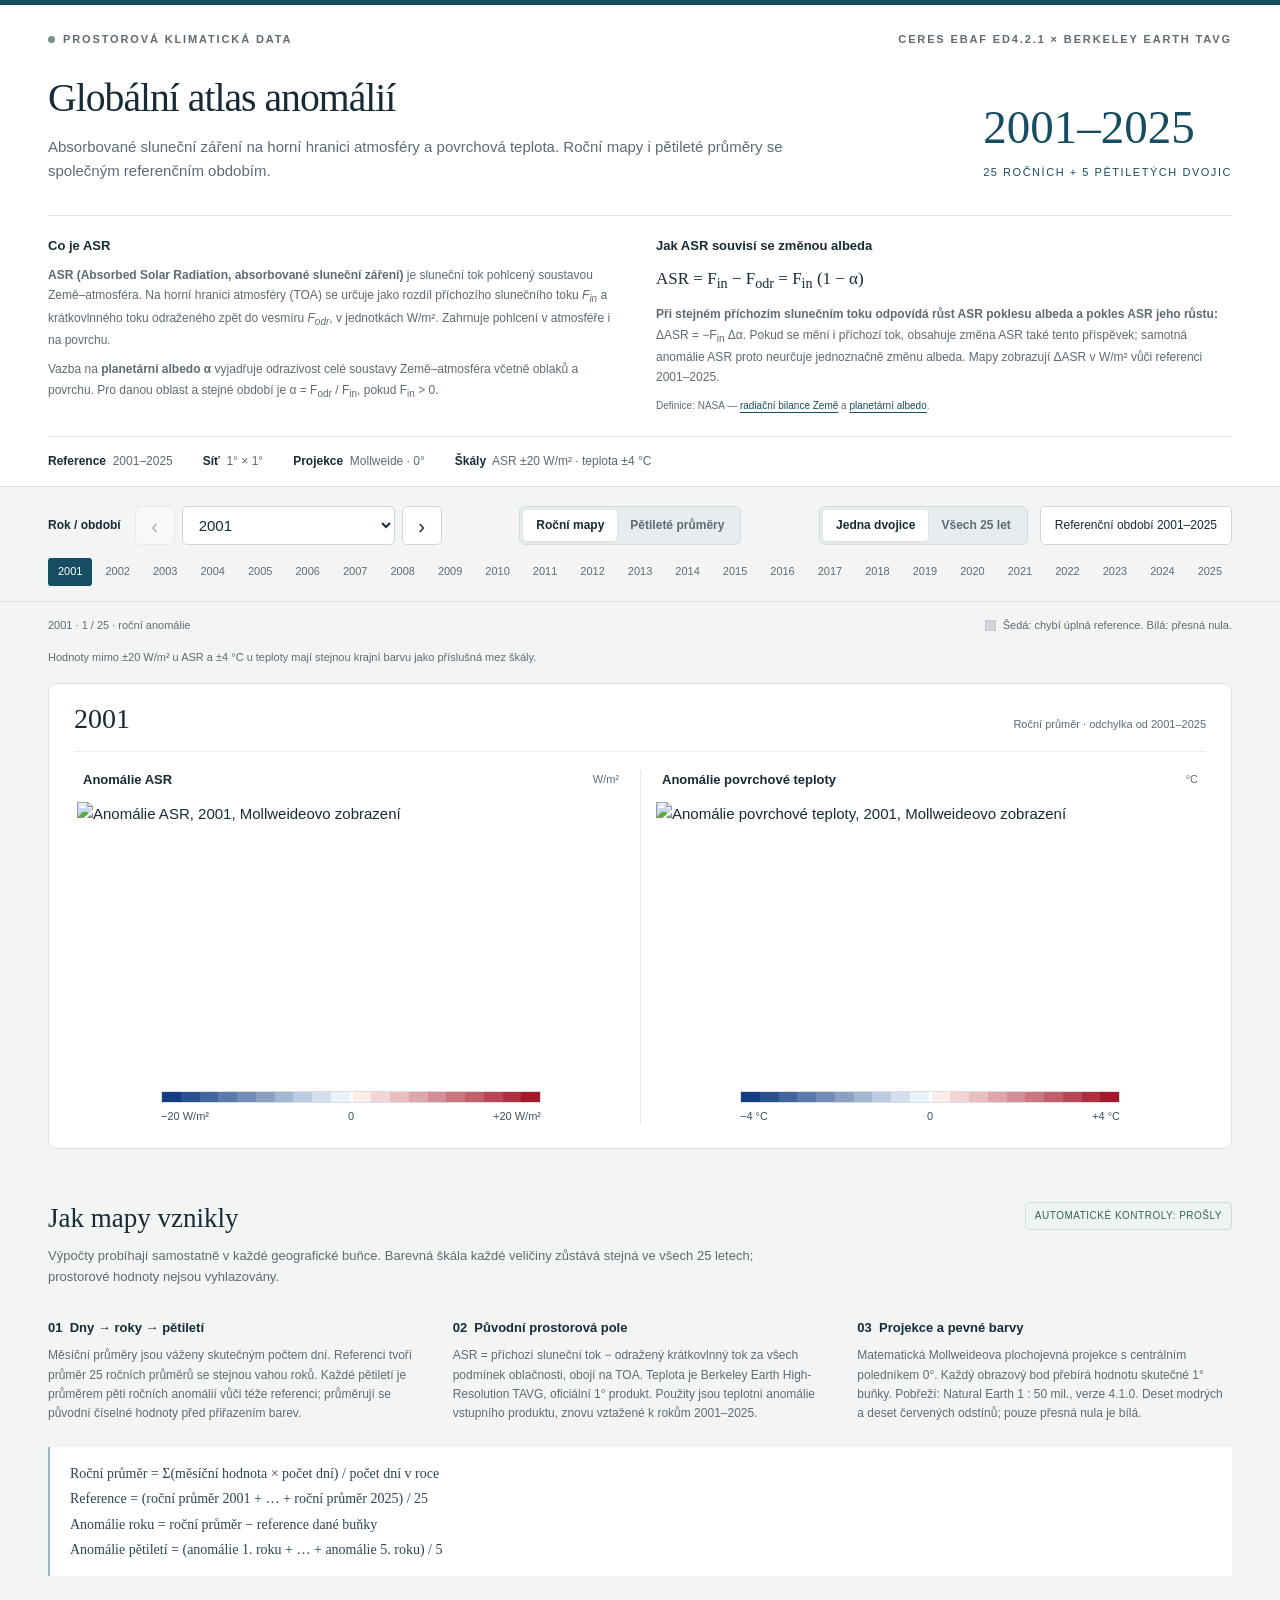
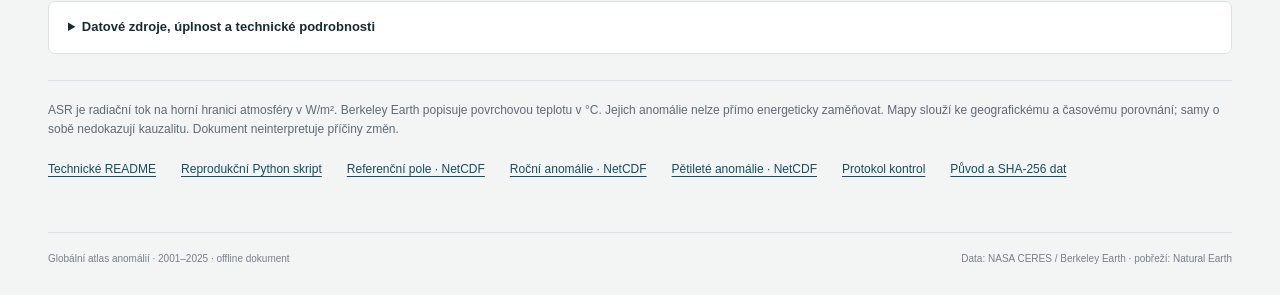
==== index.html @ 5b722ebe "Add atlas presentation, reproducibility script and methodology" ====
<!doctype html>
<html lang="cs">
<head>
<meta charset="utf-8">
<meta name="viewport" content="width=device-width,initial-scale=1">
<meta name="description" content="Globální prostorové anomálie absorbovaného slunečního záření na TOA a povrchové teploty za roky 2001–2025. Offline vědecký atlas.">
<title>Globální atlas anomálií · 2001–2025</title>
<style>
:root{color-scheme:light;--ink:#172b36;--muted:#5d6b74;--line:#dce2e5;--paper:#f3f5f5;--accent:#174d62;--blue:#123d83;--red:#a4182b}
*{box-sizing:border-box}html{scroll-behavior:smooth}body{margin:0;background:var(--paper);color:var(--ink);font:15px/1.6 -apple-system,BlinkMacSystemFont,"Segoe UI",sans-serif}button,select{font:inherit}button,a,select{-webkit-tap-highlight-color:transparent}a{color:var(--accent);text-underline-offset:3px}button{cursor:pointer}button:disabled{cursor:default;opacity:.35}:focus-visible{outline:3px solid #4d92ad;outline-offset:4px}.wrap{max-width:1540px;margin:auto;padding:0 48px}.masthead{background:#fff;border-top:5px solid var(--accent);border-bottom:1px solid var(--line)}.brand{display:flex;align-items:center;justify-content:space-between;padding-top:26px;color:var(--muted);font-size:11px;letter-spacing:.17em;font-weight:650;text-transform:uppercase}.brand i{display:inline-block;width:7px;height:7px;border-radius:50%;background:#789287;margin-right:8px}.hero{display:flex;gap:48px;justify-content:space-between;align-items:end;padding:27px 0 32px}.hero h1{font:500 clamp(30px,3.1vw,47px)/1.12 Georgia,"Times New Roman",serif;letter-spacing:-.025em;margin:0 0 15px}.hero p{margin:0;max-width:760px;color:var(--muted);font-size:15px}.hero-year{font:400 47px/1 Georgia,serif;white-space:nowrap;color:var(--accent)}.hero-year small{font:11px/1.8 -apple-system,BlinkMacSystemFont,"Segoe UI",sans-serif;letter-spacing:.14em;display:block;text-transform:uppercase;margin-top:12px}.specs{display:flex;flex-wrap:wrap;gap:8px 30px;padding:15px 0;border-top:1px solid var(--line);font-size:12px;color:var(--muted)}.specs b{color:var(--ink);font-weight:600}.toolbar{position:sticky;top:0;z-index:10;background:rgba(243,245,245,.98);border-bottom:1px solid var(--line);padding:19px 0 13px}.control-row{display:flex;gap:14px;align-items:center;justify-content:space-between;flex-wrap:wrap}.year-controls{display:flex;gap:7px;align-items:center}.year-controls label{font-size:12px;font-weight:600;margin-right:7px}.year-controls button,.reference-btn{height:39px;background:white;border:1px solid #cdd6da;border-radius:5px;padding:0 14px;color:var(--ink)}.year-controls button{font-size:20px;width:40px;padding:0}.year-controls select{height:39px;min-width:126px;border:1px solid #cdd6da;border-radius:5px;color:var(--ink);background:white;padding:0 30px 0 12px}.view-controls{display:flex;gap:12px;align-items:center}.segment{display:flex;padding:3px;border:1px solid #d1dadd;border-radius:6px;background:#e7edee}.segment button{border:0;border-radius:4px;padding:6px 13px;background:transparent;color:var(--muted);font-size:12px;font-weight:600}.segment button[aria-pressed="true"]{background:white;color:var(--ink);box-shadow:0 1px 3px #0c2b3314}.reference-btn{font-size:12px}.reference-btn[aria-pressed="true"]{background:var(--accent);color:white;border-color:var(--accent)}.year-rail{display:flex;gap:3px;overflow-x:auto;padding:13px 0 2px;scrollbar-width:thin}.year-rail button{flex:1;min-width:40px;border:0;padding:5px 4px;font-size:11px;color:var(--muted);border-radius:3px;background:transparent}.year-rail button[aria-current="true"]{background:var(--accent);color:white}.year-rail button:hover{background:#dce7eb;color:var(--ink)}.status{display:flex;gap:15px;justify-content:space-between;align-items:center;color:var(--muted);font-size:11px;padding:15px 0}.status .key{display:flex;align-items:center;gap:7px}.missing-key{display:inline-block;width:11px;height:11px;background:#d2d6dc;border:1px solid #c1c5ca}.year-card{background:#fff;border:1px solid var(--line);border-radius:9px;margin:0 0 27px;overflow:hidden;scroll-margin-top:150px}.year-card[hidden]{display:none!important}.year-heading{display:flex;align-items:baseline;gap:20px;justify-content:space-between;margin:0 25px;padding:18px 0 15px;border-bottom:1px solid #e8edef}.year-heading h2{margin:0;font:500 28px/1.2 Georgia,serif}.year-heading>span{font-size:11px;color:var(--muted)}.pair{display:grid;grid-template-columns:1fr 1fr;min-width:820px;padding:18px 12px 24px;gap:0}.year-card{overflow-x:auto}figure{margin:0;padding:0 15px}figure+figure{border-left:1px solid #e5eaec}figcaption{display:flex;justify-content:space-between;align-items:center;padding:0 6px 12px;font-size:13px;font-weight:600}figcaption small{font-size:11px;font-weight:400;color:var(--muted)}figure img{display:block;width:100%;height:auto;background:white}.legend{width:72%;max-width:380px;margin:15px auto 0}.swatches{display:flex;height:12px;border:1px solid #d9e0e4}.swatches span{flex:1}.swatches span:nth-child(11){flex:0 0 3px}.ticks{display:flex;justify-content:space-between;margin-top:6px;font-size:11px;line-height:1.3;font-variant-numeric:tabular-nums;color:#3f505b}.ticks span:nth-child(2){position:absolute;left:50%;transform:translateX(-50%)}.ticks{position:relative}.method{padding:12px 0 32px}.method-top{display:flex;gap:30px;justify-content:space-between;align-items:start;margin:14px 0 30px}.method h2{font:500 27px/1.2 Georgia,serif;margin:0 0 12px}.method-top p{max-width:740px;margin:0;color:var(--muted);font-size:13px}.tag{white-space:nowrap;border:1px solid #cdded6;color:#39624f;background:#eef5f0;padding:5px 9px;border-radius:4px;font-size:10px;letter-spacing:.05em}.method-grid{display:grid;grid-template-columns:repeat(3,1fr);gap:30px}.method-grid h3{font-size:13px;margin:0 0 8px}.method-grid p{font-size:12px;color:var(--muted);margin:0}.formula{font:14px/1.8 Georgia,serif;background:#fff;border-left:2px solid #9bb6c1;padding:14px 20px;margin:24px 0;color:#2d4654}.sources{margin:25px 0 0;background:#fff;border:1px solid var(--line);border-radius:7px}.sources summary{cursor:pointer;padding:15px 19px;font-size:13px;font-weight:600}.sources-content{padding:0 19px 18px;font-size:12px;color:var(--muted)}.sources-content p{margin:0 0 12px}.sources-content ol{margin:0;padding-left:19px}.sources-content li{margin:7px 0}.warning{font-size:12px;color:var(--muted);border-top:1px solid var(--line);padding-top:20px;margin-top:26px}.files{display:flex;gap:8px 25px;flex-wrap:wrap;margin:21px 0;font-size:12px}.footer{border-top:1px solid var(--line);padding:18px 0 28px;color:#74818a;font-size:10px;display:flex;justify-content:space-between;gap:20px}noscript{display:block;padding:15px;background:#fff0ca}.overview .year-heading h2{font-size:25px}.overview .year-card{margin-bottom:30px}.reference-note{display:none;font-size:12px;color:var(--muted);background:white;border:1px solid var(--line);border-radius:6px;padding:15px 20px;margin-bottom:24px}.reference-active .reference-note{display:block}.reference-active .status-index{visibility:hidden}.js-only{display:none}.js .js-only{display:flex}@media(min-width:1600px){.hero h1{font-size:48px}}@media(max-width:1050px){.wrap{padding:0 25px}.hero-year{font-size:34px}.hero{gap:25px}.method-grid{gap:20px}.year-controls label{display:none}.reference-btn{padding:0 9px}}@media(max-width:700px){.wrap{padding:0 15px}.brand{font-size:9px;gap:20px}.brand span:last-child{display:none}.hero{padding:24px 0;display:block}.hero-year{display:none}.hero p{font-size:13px}.specs{gap:7px 18px;font-size:10px}.toolbar{position:relative;padding-top:14px}.control-row{gap:12px}.view-controls{flex-wrap:wrap;gap:8px}.year-controls select{min-width:110px}.year-heading{margin:0 17px}.year-heading>span{max-width:185px;text-align:right;font-size:10px}.year-heading h2{font-size:24px}.status{font-size:10px;align-items:start;gap:12px}.status .key{max-width:190px}.method-grid{grid-template-columns:1fr;gap:22px}.method-top{display:block}.tag{display:inline-block;margin-top:15px}.footer{display:block}.year-rail button{min-width:39px}}@media print{.toolbar,.status,.files,.reference-note{display:none!important}.wrap{max-width:none;padding:0 8mm}.hero{padding:20px 0}.year-card{display:block!important;break-inside:avoid;page-break-inside:avoid;border:0;margin-bottom:15mm}.year-card[data-year="reference"]{display:none!important}.pair{min-width:0;padding:10px 0}figure{padding:0 8px}.legend{margin-top:5px}.year-heading{padding:6px 0}.year-heading h2{font-size:22px}body{background:white}.method{break-before:page}a{color:inherit}.sources{display:none}.footer{font-size:8px}}
figure{border-left:1px solid transparent}
.scale-note{font-size:11px;color:var(--muted);margin:0 0 16px}.year-rail[data-kind="fiveyear"] button{min-width:110px}.resolution-controls{display:flex;gap:10px;align-items:center}
.asr-definition{display:grid;grid-template-columns:1fr 1fr;gap:32px;padding:20px 0 22px;border-top:1px solid var(--line)}.asr-definition h2{font-size:13px;margin:0 0 8px;font-weight:650}.asr-definition p{font-size:12px;line-height:1.7;color:var(--muted);margin:0 0 9px}.asr-definition .identity{font:17px/1.7 Georgia,serif;color:var(--ink);margin:0 0 9px}.asr-definition .definition-sources{font-size:10px;margin-bottom:0}@media(max-width:700px){.asr-definition{grid-template-columns:1fr;gap:12px;padding:18px 0}.asr-definition .identity{font-size:16px}}
</style>
</head>
<body>
<header class="masthead"><div class="wrap">
 <div class="brand"><span><i></i>Prostorová klimatická data</span><span>CERES EBAF Ed4.2.1 × Berkeley Earth TAVG</span></div>
 <div class="hero"><div><h1>Globální atlas anomálií</h1><p>Absorbované sluneční záření na horní hranici atmosféry a povrchová teplota. Roční mapy i pětileté průměry se společným referenčním obdobím.</p></div><div class="hero-year">2001–2025<small>25 ročních + 5 pětiletých dvojic</small></div></div>
 <div class="asr-definition" aria-labelledby="asr-definition-title"><div><h2 id="asr-definition-title">Co je ASR</h2><p><strong>ASR (Absorbed Solar Radiation, absorbované sluneční záření)</strong> je sluneční tok pohlcený soustavou Země–atmosféra. Na horní hranici atmosféry (TOA) se určuje jako rozdíl příchozího slunečního toku <em>F<sub>in</sub></em> a krátkovlnného toku odraženého zpět do vesmíru <em>F<sub>odr</sub></em>, v jednotkách W/m². Zahrnuje pohlcení v atmosféře i na povrchu.</p><p>Vazba na <strong>planetární albedo α</strong> vyjadřuje odrazivost celé soustavy Země–atmosféra včetně oblaků a povrchu. Pro danou oblast a stejné období je α = F<sub>odr</sub> / F<sub>in</sub>, pokud F<sub>in</sub> &gt; 0.</p></div><div><h2>Jak ASR souvisí se změnou albeda</h2><p class="identity">ASR = F<sub>in</sub> − F<sub>odr</sub> = F<sub>in</sub> (1 − α)</p><p><strong>Při stejném příchozím slunečním toku odpovídá růst ASR poklesu albeda a pokles ASR jeho růstu:</strong> ΔASR = −F<sub>in</sub> Δα. Pokud se mění i příchozí tok, obsahuje změna ASR také tento příspěvek; samotná anomálie ASR proto neurčuje jednoznačně změnu albeda. Mapy zobrazují ΔASR v W/m² vůči referenci 2001–2025.</p><p class="definition-sources">Definice: NASA — <a href="https://science.nasa.gov/ems/13_radiationbudget/">radiační bilance Země</a> a <a href="https://science.nasa.gov/earth/earth-observatory/clouds-and-radiation/">planetární albedo</a>.</p></div></div>
 <div class="specs"><span><b>Reference</b> &nbsp;2001–2025</span><span><b>Síť</b> &nbsp;1° × 1°</span><span><b>Projekce</b> &nbsp;Mollweide · 0°</span><span><b>Škály</b> &nbsp;ASR ±20 W/m² · teplota ±4 °C</span></div>
</div></header>
<nav class="toolbar js-only" aria-label="Výběr roku a zobrazení"><div class="wrap" style="width:100%">
 <div class="control-row"><div class="year-controls"><label for="year-select">Rok / období</label><button id="prev" type="button" aria-label="Předchozí rok nebo období" title="Předchozí rok nebo období">‹</button><select id="year-select" aria-label="Rok nebo období"><optgroup label="Roční mapy"><option value="2001">2001</option><option value="2002">2002</option><option value="2003">2003</option><option value="2004">2004</option><option value="2005">2005</option><option value="2006">2006</option><option value="2007">2007</option><option value="2008">2008</option><option value="2009">2009</option><option value="2010">2010</option><option value="2011">2011</option><option value="2012">2012</option><option value="2013">2013</option><option value="2014">2014</option><option value="2015">2015</option><option value="2016">2016</option><option value="2017">2017</option><option value="2018">2018</option><option value="2019">2019</option><option value="2020">2020</option><option value="2021">2021</option><option value="2022">2022</option><option value="2023">2023</option><option value="2024">2024</option><option value="2025">2025</option></optgroup><optgroup label="Pětileté průměry"><option value="2001-2005">2001–2005</option><option value="2006-2010">2006–2010</option><option value="2011-2015">2011–2015</option><option value="2016-2020">2016–2020</option><option value="2021-2025">2021–2025</option></optgroup><option value="reference">Reference 2001–2025</option></select><button id="next" type="button" aria-label="Další rok nebo období" title="Další rok nebo období">›</button></div><div class="resolution-controls"><div class="segment" role="group" aria-label="Časové rozlišení"><button type="button" id="annual-view" aria-pressed="true">Roční mapy</button><button type="button" id="fiveyear-view" aria-pressed="false">Pětileté průměry</button></div></div><div class="view-controls"><div class="segment" role="group" aria-label="Rozsah zobrazení"><button type="button" id="single" aria-pressed="true">Jedna dvojice</button><button type="button" id="all" aria-pressed="false">Všech 25 let</button></div><button type="button" class="reference-btn" id="reference" aria-pressed="false">Referenční období 2001–2025</button></div></div>
 <div class="year-rail" id="year-rail" aria-label="Rychlý výběr roku"></div>
</div></nav>
<main class="wrap">
 <noscript>Přepínání roků vyžaduje JavaScript. Všechny mapy jsou níže dostupné i bez něj.</noscript>
 <div class="status"><span class="status-index" id="status" aria-live="polite">25 ročních + 5 pětiletých dvojic</span><span class="key"><i class="missing-key" aria-hidden="true"></i>Šedá: chybí úplná reference. Bílá: přesná nula.</span></div>
 <p class="scale-note">Hodnoty mimo ±20 W/m² u ASR a ±4 °C u teploty mají stejnou krajní barvu jako příslušná mez škály.</p>
 <div id="maps"><section class="year-card" data-year="2001" data-kind="annual" id="year-2001"><div class="year-heading"><h2>2001</h2><span>Roční průměr · odchylka od 2001–2025</span></div><div class="pair"><figure><figcaption><span>Anomálie ASR</span><small>W/m²</small></figcaption><img width="1800" height="900" src="assets/asr_2001.png" alt="Anomálie ASR, 2001, Mollweideovo zobrazení" loading="lazy"><div class="legend"><div class="swatches"><span style="background:rgb(18,61,131)"></span><span style="background:rgb(42,81,144)"></span><span style="background:rgb(66,101,157)"></span><span style="background:rgb(90,122,171)"></span><span style="background:rgb(114,142,184)"></span><span style="background:rgb(139,162,197)"></span><span style="background:rgb(163,182,210)"></span><span style="background:rgb(187,203,224)"></span><span style="background:rgb(211,223,237)"></span><span style="background:rgb(235,243,250)"></span><span style="background:rgb(255,255,255)"></span><span style="background:rgb(252,237,233)"></span><span style="background:rgb(242,213,212)"></span><span style="background:rgb(232,190,191)"></span><span style="background:rgb(223,166,170)"></span><span style="background:rgb(213,142,149)"></span><span style="background:rgb(203,119,127)"></span><span style="background:rgb(193,95,106)"></span><span style="background:rgb(184,71,85)"></span><span style="background:rgb(174,48,64)"></span><span style="background:rgb(164,24,43)"></span></div><div class="ticks"><span>−20 W/m²</span><span>0</span><span>+20 W/m²</span></div></div></figure><figure><figcaption><span>Anomálie povrchové teploty</span><small>°C</small></figcaption><img width="1800" height="900" src="assets/temperature_2001.png" alt="Anomálie povrchové teploty, 2001, Mollweideovo zobrazení" loading="lazy"><div class="legend"><div class="swatches"><span style="background:rgb(18,61,131)"></span><span style="background:rgb(42,81,144)"></span><span style="background:rgb(66,101,157)"></span><span style="background:rgb(90,122,171)"></span><span style="background:rgb(114,142,184)"></span><span style="background:rgb(139,162,197)"></span><span style="background:rgb(163,182,210)"></span><span style="background:rgb(187,203,224)"></span><span style="background:rgb(211,223,237)"></span><span style="background:rgb(235,243,250)"></span><span style="background:rgb(255,255,255)"></span><span style="background:rgb(252,237,233)"></span><span style="background:rgb(242,213,212)"></span><span style="background:rgb(232,190,191)"></span><span style="background:rgb(223,166,170)"></span><span style="background:rgb(213,142,149)"></span><span style="background:rgb(203,119,127)"></span><span style="background:rgb(193,95,106)"></span><span style="background:rgb(184,71,85)"></span><span style="background:rgb(174,48,64)"></span><span style="background:rgb(164,24,43)"></span></div><div class="ticks"><span>−4 °C</span><span>0</span><span>+4 °C</span></div></div></figure></div></section><section class="year-card" data-year="2002" data-kind="annual" id="year-2002"><div class="year-heading"><h2>2002</h2><span>Roční průměr · odchylka od 2001–2025</span></div><div class="pair"><figure><figcaption><span>Anomálie ASR</span><small>W/m²</small></figcaption><img width="1800" height="900" src="assets/asr_2002.png" alt="Anomálie ASR, 2002, Mollweideovo zobrazení" loading="lazy"><div class="legend"><div class="swatches"><span style="background:rgb(18,61,131)"></span><span style="background:rgb(42,81,144)"></span><span style="background:rgb(66,101,157)"></span><span style="background:rgb(90,122,171)"></span><span style="background:rgb(114,142,184)"></span><span style="background:rgb(139,162,197)"></span><span style="background:rgb(163,182,210)"></span><span style="background:rgb(187,203,224)"></span><span style="background:rgb(211,223,237)"></span><span style="background:rgb(235,243,250)"></span><span style="background:rgb(255,255,255)"></span><span style="background:rgb(252,237,233)"></span><span style="background:rgb(242,213,212)"></span><span style="background:rgb(232,190,191)"></span><span style="background:rgb(223,166,170)"></span><span style="background:rgb(213,142,149)"></span><span style="background:rgb(203,119,127)"></span><span style="background:rgb(193,95,106)"></span><span style="background:rgb(184,71,85)"></span><span style="background:rgb(174,48,64)"></span><span style="background:rgb(164,24,43)"></span></div><div class="ticks"><span>−20 W/m²</span><span>0</span><span>+20 W/m²</span></div></div></figure><figure><figcaption><span>Anomálie povrchové teploty</span><small>°C</small></figcaption><img width="1800" height="900" src="assets/temperature_2002.png" alt="Anomálie povrchové teploty, 2002, Mollweideovo zobrazení" loading="lazy"><div class="legend"><div class="swatches"><span style="background:rgb(18,61,131)"></span><span style="background:rgb(42,81,144)"></span><span style="background:rgb(66,101,157)"></span><span style="background:rgb(90,122,171)"></span><span style="background:rgb(114,142,184)"></span><span style="background:rgb(139,162,197)"></span><span style="background:rgb(163,182,210)"></span><span style="background:rgb(187,203,224)"></span><span style="background:rgb(211,223,237)"></span><span style="background:rgb(235,243,250)"></span><span style="background:rgb(255,255,255)"></span><span style="background:rgb(252,237,233)"></span><span style="background:rgb(242,213,212)"></span><span style="background:rgb(232,190,191)"></span><span style="background:rgb(223,166,170)"></span><span style="background:rgb(213,142,149)"></span><span style="background:rgb(203,119,127)"></span><span style="background:rgb(193,95,106)"></span><span style="background:rgb(184,71,85)"></span><span style="background:rgb(174,48,64)"></span><span style="background:rgb(164,24,43)"></span></div><div class="ticks"><span>−4 °C</span><span>0</span><span>+4 °C</span></div></div></figure></div></section><section class="year-card" data-year="2003" data-kind="annual" id="year-2003"><div class="year-heading"><h2>2003</h2><span>Roční průměr · odchylka od 2001–2025</span></div><div class="pair"><figure><figcaption><span>Anomálie ASR</span><small>W/m²</small></figcaption><img width="1800" height="900" src="assets/asr_2003.png" alt="Anomálie ASR, 2003, Mollweideovo zobrazení" loading="lazy"><div class="legend"><div class="swatches"><span style="background:rgb(18,61,131)"></span><span style="background:rgb(42,81,144)"></span><span style="background:rgb(66,101,157)"></span><span style="background:rgb(90,122,171)"></span><span style="background:rgb(114,142,184)"></span><span style="background:rgb(139,162,197)"></span><span style="background:rgb(163,182,210)"></span><span style="background:rgb(187,203,224)"></span><span style="background:rgb(211,223,237)"></span><span style="background:rgb(235,243,250)"></span><span style="background:rgb(255,255,255)"></span><span style="background:rgb(252,237,233)"></span><span style="background:rgb(242,213,212)"></span><span style="background:rgb(232,190,191)"></span><span style="background:rgb(223,166,170)"></span><span style="background:rgb(213,142,149)"></span><span style="background:rgb(203,119,127)"></span><span style="background:rgb(193,95,106)"></span><span style="background:rgb(184,71,85)"></span><span style="background:rgb(174,48,64)"></span><span style="background:rgb(164,24,43)"></span></div><div class="ticks"><span>−20 W/m²</span><span>0</span><span>+20 W/m²</span></div></div></figure><figure><figcaption><span>Anomálie povrchové teploty</span><small>°C</small></figcaption><img width="1800" height="900" src="assets/temperature_2003.png" alt="Anomálie povrchové teploty, 2003, Mollweideovo zobrazení" loading="lazy"><div class="legend"><div class="swatches"><span style="background:rgb(18,61,131)"></span><span style="background:rgb(42,81,144)"></span><span style="background:rgb(66,101,157)"></span><span style="background:rgb(90,122,171)"></span><span style="background:rgb(114,142,184)"></span><span style="background:rgb(139,162,197)"></span><span style="background:rgb(163,182,210)"></span><span style="background:rgb(187,203,224)"></span><span style="background:rgb(211,223,237)"></span><span style="background:rgb(235,243,250)"></span><span style="background:rgb(255,255,255)"></span><span style="background:rgb(252,237,233)"></span><span style="background:rgb(242,213,212)"></span><span style="background:rgb(232,190,191)"></span><span style="background:rgb(223,166,170)"></span><span style="background:rgb(213,142,149)"></span><span style="background:rgb(203,119,127)"></span><span style="background:rgb(193,95,106)"></span><span style="background:rgb(184,71,85)"></span><span style="background:rgb(174,48,64)"></span><span style="background:rgb(164,24,43)"></span></div><div class="ticks"><span>−4 °C</span><span>0</span><span>+4 °C</span></div></div></figure></div></section><section class="year-card" data-year="2004" data-kind="annual" id="year-2004"><div class="year-heading"><h2>2004</h2><span>Roční průměr · odchylka od 2001–2025</span></div><div class="pair"><figure><figcaption><span>Anomálie ASR</span><small>W/m²</small></figcaption><img width="1800" height="900" src="assets/asr_2004.png" alt="Anomálie ASR, 2004, Mollweideovo zobrazení" loading="lazy"><div class="legend"><div class="swatches"><span style="background:rgb(18,61,131)"></span><span style="background:rgb(42,81,144)"></span><span style="background:rgb(66,101,157)"></span><span style="background:rgb(90,122,171)"></span><span style="background:rgb(114,142,184)"></span><span style="background:rgb(139,162,197)"></span><span style="background:rgb(163,182,210)"></span><span style="background:rgb(187,203,224)"></span><span style="background:rgb(211,223,237)"></span><span style="background:rgb(235,243,250)"></span><span style="background:rgb(255,255,255)"></span><span style="background:rgb(252,237,233)"></span><span style="background:rgb(242,213,212)"></span><span style="background:rgb(232,190,191)"></span><span style="background:rgb(223,166,170)"></span><span style="background:rgb(213,142,149)"></span><span style="background:rgb(203,119,127)"></span><span style="background:rgb(193,95,106)"></span><span style="background:rgb(184,71,85)"></span><span style="background:rgb(174,48,64)"></span><span style="background:rgb(164,24,43)"></span></div><div class="ticks"><span>−20 W/m²</span><span>0</span><span>+20 W/m²</span></div></div></figure><figure><figcaption><span>Anomálie povrchové teploty</span><small>°C</small></figcaption><img width="1800" height="900" src="assets/temperature_2004.png" alt="Anomálie povrchové teploty, 2004, Mollweideovo zobrazení" loading="lazy"><div class="legend"><div class="swatches"><span style="background:rgb(18,61,131)"></span><span style="background:rgb(42,81,144)"></span><span style="background:rgb(66,101,157)"></span><span style="background:rgb(90,122,171)"></span><span style="background:rgb(114,142,184)"></span><span style="background:rgb(139,162,197)"></span><span style="background:rgb(163,182,210)"></span><span style="background:rgb(187,203,224)"></span><span style="background:rgb(211,223,237)"></span><span style="background:rgb(235,243,250)"></span><span style="background:rgb(255,255,255)"></span><span style="background:rgb(252,237,233)"></span><span style="background:rgb(242,213,212)"></span><span style="background:rgb(232,190,191)"></span><span style="background:rgb(223,166,170)"></span><span style="background:rgb(213,142,149)"></span><span style="background:rgb(203,119,127)"></span><span style="background:rgb(193,95,106)"></span><span style="background:rgb(184,71,85)"></span><span style="background:rgb(174,48,64)"></span><span style="background:rgb(164,24,43)"></span></div><div class="ticks"><span>−4 °C</span><span>0</span><span>+4 °C</span></div></div></figure></div></section><section class="year-card" data-year="2005" data-kind="annual" id="year-2005"><div class="year-heading"><h2>2005</h2><span>Roční průměr · odchylka od 2001–2025</span></div><div class="pair"><figure><figcaption><span>Anomálie ASR</span><small>W/m²</small></figcaption><img width="1800" height="900" src="assets/asr_2005.png" alt="Anomálie ASR, 2005, Mollweideovo zobrazení" loading="lazy"><div class="legend"><div class="swatches"><span style="background:rgb(18,61,131)"></span><span style="background:rgb(42,81,144)"></span><span style="background:rgb(66,101,157)"></span><span style="background:rgb(90,122,171)"></span><span style="background:rgb(114,142,184)"></span><span style="background:rgb(139,162,197)"></span><span style="background:rgb(163,182,210)"></span><span style="background:rgb(187,203,224)"></span><span style="background:rgb(211,223,237)"></span><span style="background:rgb(235,243,250)"></span><span style="background:rgb(255,255,255)"></span><span style="background:rgb(252,237,233)"></span><span style="background:rgb(242,213,212)"></span><span style="background:rgb(232,190,191)"></span><span style="background:rgb(223,166,170)"></span><span style="background:rgb(213,142,149)"></span><span style="background:rgb(203,119,127)"></span><span style="background:rgb(193,95,106)"></span><span style="background:rgb(184,71,85)"></span><span style="background:rgb(174,48,64)"></span><span style="background:rgb(164,24,43)"></span></div><div class="ticks"><span>−20 W/m²</span><span>0</span><span>+20 W/m²</span></div></div></figure><figure><figcaption><span>Anomálie povrchové teploty</span><small>°C</small></figcaption><img width="1800" height="900" src="assets/temperature_2005.png" alt="Anomálie povrchové teploty, 2005, Mollweideovo zobrazení" loading="lazy"><div class="legend"><div class="swatches"><span style="background:rgb(18,61,131)"></span><span style="background:rgb(42,81,144)"></span><span style="background:rgb(66,101,157)"></span><span style="background:rgb(90,122,171)"></span><span style="background:rgb(114,142,184)"></span><span style="background:rgb(139,162,197)"></span><span style="background:rgb(163,182,210)"></span><span style="background:rgb(187,203,224)"></span><span style="background:rgb(211,223,237)"></span><span style="background:rgb(235,243,250)"></span><span style="background:rgb(255,255,255)"></span><span style="background:rgb(252,237,233)"></span><span style="background:rgb(242,213,212)"></span><span style="background:rgb(232,190,191)"></span><span style="background:rgb(223,166,170)"></span><span style="background:rgb(213,142,149)"></span><span style="background:rgb(203,119,127)"></span><span style="background:rgb(193,95,106)"></span><span style="background:rgb(184,71,85)"></span><span style="background:rgb(174,48,64)"></span><span style="background:rgb(164,24,43)"></span></div><div class="ticks"><span>−4 °C</span><span>0</span><span>+4 °C</span></div></div></figure></div></section><section class="year-card" data-year="2006" data-kind="annual" id="year-2006"><div class="year-heading"><h2>2006</h2><span>Roční průměr · odchylka od 2001–2025</span></div><div class="pair"><figure><figcaption><span>Anomálie ASR</span><small>W/m²</small></figcaption><img width="1800" height="900" src="assets/asr_2006.png" alt="Anomálie ASR, 2006, Mollweideovo zobrazení" loading="lazy"><div class="legend"><div class="swatches"><span style="background:rgb(18,61,131)"></span><span style="background:rgb(42,81,144)"></span><span style="background:rgb(66,101,157)"></span><span style="background:rgb(90,122,171)"></span><span style="background:rgb(114,142,184)"></span><span style="background:rgb(139,162,197)"></span><span style="background:rgb(163,182,210)"></span><span style="background:rgb(187,203,224)"></span><span style="background:rgb(211,223,237)"></span><span style="background:rgb(235,243,250)"></span><span style="background:rgb(255,255,255)"></span><span style="background:rgb(252,237,233)"></span><span style="background:rgb(242,213,212)"></span><span style="background:rgb(232,190,191)"></span><span style="background:rgb(223,166,170)"></span><span style="background:rgb(213,142,149)"></span><span style="background:rgb(203,119,127)"></span><span style="background:rgb(193,95,106)"></span><span style="background:rgb(184,71,85)"></span><span style="background:rgb(174,48,64)"></span><span style="background:rgb(164,24,43)"></span></div><div class="ticks"><span>−20 W/m²</span><span>0</span><span>+20 W/m²</span></div></div></figure><figure><figcaption><span>Anomálie povrchové teploty</span><small>°C</small></figcaption><img width="1800" height="900" src="assets/temperature_2006.png" alt="Anomálie povrchové teploty, 2006, Mollweideovo zobrazení" loading="lazy"><div class="legend"><div class="swatches"><span style="background:rgb(18,61,131)"></span><span style="background:rgb(42,81,144)"></span><span style="background:rgb(66,101,157)"></span><span style="background:rgb(90,122,171)"></span><span style="background:rgb(114,142,184)"></span><span style="background:rgb(139,162,197)"></span><span style="background:rgb(163,182,210)"></span><span style="background:rgb(187,203,224)"></span><span style="background:rgb(211,223,237)"></span><span style="background:rgb(235,243,250)"></span><span style="background:rgb(255,255,255)"></span><span style="background:rgb(252,237,233)"></span><span style="background:rgb(242,213,212)"></span><span style="background:rgb(232,190,191)"></span><span style="background:rgb(223,166,170)"></span><span style="background:rgb(213,142,149)"></span><span style="background:rgb(203,119,127)"></span><span style="background:rgb(193,95,106)"></span><span style="background:rgb(184,71,85)"></span><span style="background:rgb(174,48,64)"></span><span style="background:rgb(164,24,43)"></span></div><div class="ticks"><span>−4 °C</span><span>0</span><span>+4 °C</span></div></div></figure></div></section><section class="year-card" data-year="2007" data-kind="annual" id="year-2007"><div class="year-heading"><h2>2007</h2><span>Roční průměr · odchylka od 2001–2025</span></div><div class="pair"><figure><figcaption><span>Anomálie ASR</span><small>W/m²</small></figcaption><img width="1800" height="900" src="assets/asr_2007.png" alt="Anomálie ASR, 2007, Mollweideovo zobrazení" loading="lazy"><div class="legend"><div class="swatches"><span style="background:rgb(18,61,131)"></span><span style="background:rgb(42,81,144)"></span><span style="background:rgb(66,101,157)"></span><span style="background:rgb(90,122,171)"></span><span style="background:rgb(114,142,184)"></span><span style="background:rgb(139,162,197)"></span><span style="background:rgb(163,182,210)"></span><span style="background:rgb(187,203,224)"></span><span style="background:rgb(211,223,237)"></span><span style="background:rgb(235,243,250)"></span><span style="background:rgb(255,255,255)"></span><span style="background:rgb(252,237,233)"></span><span style="background:rgb(242,213,212)"></span><span style="background:rgb(232,190,191)"></span><span style="background:rgb(223,166,170)"></span><span style="background:rgb(213,142,149)"></span><span style="background:rgb(203,119,127)"></span><span style="background:rgb(193,95,106)"></span><span style="background:rgb(184,71,85)"></span><span style="background:rgb(174,48,64)"></span><span style="background:rgb(164,24,43)"></span></div><div class="ticks"><span>−20 W/m²</span><span>0</span><span>+20 W/m²</span></div></div></figure><figure><figcaption><span>Anomálie povrchové teploty</span><small>°C</small></figcaption><img width="1800" height="900" src="assets/temperature_2007.png" alt="Anomálie povrchové teploty, 2007, Mollweideovo zobrazení" loading="lazy"><div class="legend"><div class="swatches"><span style="background:rgb(18,61,131)"></span><span style="background:rgb(42,81,144)"></span><span style="background:rgb(66,101,157)"></span><span style="background:rgb(90,122,171)"></span><span style="background:rgb(114,142,184)"></span><span style="background:rgb(139,162,197)"></span><span style="background:rgb(163,182,210)"></span><span style="background:rgb(187,203,224)"></span><span style="background:rgb(211,223,237)"></span><span style="background:rgb(235,243,250)"></span><span style="background:rgb(255,255,255)"></span><span style="background:rgb(252,237,233)"></span><span style="background:rgb(242,213,212)"></span><span style="background:rgb(232,190,191)"></span><span style="background:rgb(223,166,170)"></span><span style="background:rgb(213,142,149)"></span><span style="background:rgb(203,119,127)"></span><span style="background:rgb(193,95,106)"></span><span style="background:rgb(184,71,85)"></span><span style="background:rgb(174,48,64)"></span><span style="background:rgb(164,24,43)"></span></div><div class="ticks"><span>−4 °C</span><span>0</span><span>+4 °C</span></div></div></figure></div></section><section class="year-card" data-year="2008" data-kind="annual" id="year-2008"><div class="year-heading"><h2>2008</h2><span>Roční průměr · odchylka od 2001–2025</span></div><div class="pair"><figure><figcaption><span>Anomálie ASR</span><small>W/m²</small></figcaption><img width="1800" height="900" src="assets/asr_2008.png" alt="Anomálie ASR, 2008, Mollweideovo zobrazení" loading="lazy"><div class="legend"><div class="swatches"><span style="background:rgb(18,61,131)"></span><span style="background:rgb(42,81,144)"></span><span style="background:rgb(66,101,157)"></span><span style="background:rgb(90,122,171)"></span><span style="background:rgb(114,142,184)"></span><span style="background:rgb(139,162,197)"></span><span style="background:rgb(163,182,210)"></span><span style="background:rgb(187,203,224)"></span><span style="background:rgb(211,223,237)"></span><span style="background:rgb(235,243,250)"></span><span style="background:rgb(255,255,255)"></span><span style="background:rgb(252,237,233)"></span><span style="background:rgb(242,213,212)"></span><span style="background:rgb(232,190,191)"></span><span style="background:rgb(223,166,170)"></span><span style="background:rgb(213,142,149)"></span><span style="background:rgb(203,119,127)"></span><span style="background:rgb(193,95,106)"></span><span style="background:rgb(184,71,85)"></span><span style="background:rgb(174,48,64)"></span><span style="background:rgb(164,24,43)"></span></div><div class="ticks"><span>−20 W/m²</span><span>0</span><span>+20 W/m²</span></div></div></figure><figure><figcaption><span>Anomálie povrchové teploty</span><small>°C</small></figcaption><img width="1800" height="900" src="assets/temperature_2008.png" alt="Anomálie povrchové teploty, 2008, Mollweideovo zobrazení" loading="lazy"><div class="legend"><div class="swatches"><span style="background:rgb(18,61,131)"></span><span style="background:rgb(42,81,144)"></span><span style="background:rgb(66,101,157)"></span><span style="background:rgb(90,122,171)"></span><span style="background:rgb(114,142,184)"></span><span style="background:rgb(139,162,197)"></span><span style="background:rgb(163,182,210)"></span><span style="background:rgb(187,203,224)"></span><span style="background:rgb(211,223,237)"></span><span style="background:rgb(235,243,250)"></span><span style="background:rgb(255,255,255)"></span><span style="background:rgb(252,237,233)"></span><span style="background:rgb(242,213,212)"></span><span style="background:rgb(232,190,191)"></span><span style="background:rgb(223,166,170)"></span><span style="background:rgb(213,142,149)"></span><span style="background:rgb(203,119,127)"></span><span style="background:rgb(193,95,106)"></span><span style="background:rgb(184,71,85)"></span><span style="background:rgb(174,48,64)"></span><span style="background:rgb(164,24,43)"></span></div><div class="ticks"><span>−4 °C</span><span>0</span><span>+4 °C</span></div></div></figure></div></section><section class="year-card" data-year="2009" data-kind="annual" id="year-2009"><div class="year-heading"><h2>2009</h2><span>Roční průměr · odchylka od 2001–2025</span></div><div class="pair"><figure><figcaption><span>Anomálie ASR</span><small>W/m²</small></figcaption><img width="1800" height="900" src="assets/asr_2009.png" alt="Anomálie ASR, 2009, Mollweideovo zobrazení" loading="lazy"><div class="legend"><div class="swatches"><span style="background:rgb(18,61,131)"></span><span style="background:rgb(42,81,144)"></span><span style="background:rgb(66,101,157)"></span><span style="background:rgb(90,122,171)"></span><span style="background:rgb(114,142,184)"></span><span style="background:rgb(139,162,197)"></span><span style="background:rgb(163,182,210)"></span><span style="background:rgb(187,203,224)"></span><span style="background:rgb(211,223,237)"></span><span style="background:rgb(235,243,250)"></span><span style="background:rgb(255,255,255)"></span><span style="background:rgb(252,237,233)"></span><span style="background:rgb(242,213,212)"></span><span style="background:rgb(232,190,191)"></span><span style="background:rgb(223,166,170)"></span><span style="background:rgb(213,142,149)"></span><span style="background:rgb(203,119,127)"></span><span style="background:rgb(193,95,106)"></span><span style="background:rgb(184,71,85)"></span><span style="background:rgb(174,48,64)"></span><span style="background:rgb(164,24,43)"></span></div><div class="ticks"><span>−20 W/m²</span><span>0</span><span>+20 W/m²</span></div></div></figure><figure><figcaption><span>Anomálie povrchové teploty</span><small>°C</small></figcaption><img width="1800" height="900" src="assets/temperature_2009.png" alt="Anomálie povrchové teploty, 2009, Mollweideovo zobrazení" loading="lazy"><div class="legend"><div class="swatches"><span style="background:rgb(18,61,131)"></span><span style="background:rgb(42,81,144)"></span><span style="background:rgb(66,101,157)"></span><span style="background:rgb(90,122,171)"></span><span style="background:rgb(114,142,184)"></span><span style="background:rgb(139,162,197)"></span><span style="background:rgb(163,182,210)"></span><span style="background:rgb(187,203,224)"></span><span style="background:rgb(211,223,237)"></span><span style="background:rgb(235,243,250)"></span><span style="background:rgb(255,255,255)"></span><span style="background:rgb(252,237,233)"></span><span style="background:rgb(242,213,212)"></span><span style="background:rgb(232,190,191)"></span><span style="background:rgb(223,166,170)"></span><span style="background:rgb(213,142,149)"></span><span style="background:rgb(203,119,127)"></span><span style="background:rgb(193,95,106)"></span><span style="background:rgb(184,71,85)"></span><span style="background:rgb(174,48,64)"></span><span style="background:rgb(164,24,43)"></span></div><div class="ticks"><span>−4 °C</span><span>0</span><span>+4 °C</span></div></div></figure></div></section><section class="year-card" data-year="2010" data-kind="annual" id="year-2010"><div class="year-heading"><h2>2010</h2><span>Roční průměr · odchylka od 2001–2025</span></div><div class="pair"><figure><figcaption><span>Anomálie ASR</span><small>W/m²</small></figcaption><img width="1800" height="900" src="assets/asr_2010.png" alt="Anomálie ASR, 2010, Mollweideovo zobrazení" loading="lazy"><div class="legend"><div class="swatches"><span style="background:rgb(18,61,131)"></span><span style="background:rgb(42,81,144)"></span><span style="background:rgb(66,101,157)"></span><span style="background:rgb(90,122,171)"></span><span style="background:rgb(114,142,184)"></span><span style="background:rgb(139,162,197)"></span><span style="background:rgb(163,182,210)"></span><span style="background:rgb(187,203,224)"></span><span style="background:rgb(211,223,237)"></span><span style="background:rgb(235,243,250)"></span><span style="background:rgb(255,255,255)"></span><span style="background:rgb(252,237,233)"></span><span style="background:rgb(242,213,212)"></span><span style="background:rgb(232,190,191)"></span><span style="background:rgb(223,166,170)"></span><span style="background:rgb(213,142,149)"></span><span style="background:rgb(203,119,127)"></span><span style="background:rgb(193,95,106)"></span><span style="background:rgb(184,71,85)"></span><span style="background:rgb(174,48,64)"></span><span style="background:rgb(164,24,43)"></span></div><div class="ticks"><span>−20 W/m²</span><span>0</span><span>+20 W/m²</span></div></div></figure><figure><figcaption><span>Anomálie povrchové teploty</span><small>°C</small></figcaption><img width="1800" height="900" src="assets/temperature_2010.png" alt="Anomálie povrchové teploty, 2010, Mollweideovo zobrazení" loading="lazy"><div class="legend"><div class="swatches"><span style="background:rgb(18,61,131)"></span><span style="background:rgb(42,81,144)"></span><span style="background:rgb(66,101,157)"></span><span style="background:rgb(90,122,171)"></span><span style="background:rgb(114,142,184)"></span><span style="background:rgb(139,162,197)"></span><span style="background:rgb(163,182,210)"></span><span style="background:rgb(187,203,224)"></span><span style="background:rgb(211,223,237)"></span><span style="background:rgb(235,243,250)"></span><span style="background:rgb(255,255,255)"></span><span style="background:rgb(252,237,233)"></span><span style="background:rgb(242,213,212)"></span><span style="background:rgb(232,190,191)"></span><span style="background:rgb(223,166,170)"></span><span style="background:rgb(213,142,149)"></span><span style="background:rgb(203,119,127)"></span><span style="background:rgb(193,95,106)"></span><span style="background:rgb(184,71,85)"></span><span style="background:rgb(174,48,64)"></span><span style="background:rgb(164,24,43)"></span></div><div class="ticks"><span>−4 °C</span><span>0</span><span>+4 °C</span></div></div></figure></div></section><section class="year-card" data-year="2011" data-kind="annual" id="year-2011"><div class="year-heading"><h2>2011</h2><span>Roční průměr · odchylka od 2001–2025</span></div><div class="pair"><figure><figcaption><span>Anomálie ASR</span><small>W/m²</small></figcaption><img width="1800" height="900" src="assets/asr_2011.png" alt="Anomálie ASR, 2011, Mollweideovo zobrazení" loading="lazy"><div class="legend"><div class="swatches"><span style="background:rgb(18,61,131)"></span><span style="background:rgb(42,81,144)"></span><span style="background:rgb(66,101,157)"></span><span style="background:rgb(90,122,171)"></span><span style="background:rgb(114,142,184)"></span><span style="background:rgb(139,162,197)"></span><span style="background:rgb(163,182,210)"></span><span style="background:rgb(187,203,224)"></span><span style="background:rgb(211,223,237)"></span><span style="background:rgb(235,243,250)"></span><span style="background:rgb(255,255,255)"></span><span style="background:rgb(252,237,233)"></span><span style="background:rgb(242,213,212)"></span><span style="background:rgb(232,190,191)"></span><span style="background:rgb(223,166,170)"></span><span style="background:rgb(213,142,149)"></span><span style="background:rgb(203,119,127)"></span><span style="background:rgb(193,95,106)"></span><span style="background:rgb(184,71,85)"></span><span style="background:rgb(174,48,64)"></span><span style="background:rgb(164,24,43)"></span></div><div class="ticks"><span>−20 W/m²</span><span>0</span><span>+20 W/m²</span></div></div></figure><figure><figcaption><span>Anomálie povrchové teploty</span><small>°C</small></figcaption><img width="1800" height="900" src="assets/temperature_2011.png" alt="Anomálie povrchové teploty, 2011, Mollweideovo zobrazení" loading="lazy"><div class="legend"><div class="swatches"><span style="background:rgb(18,61,131)"></span><span style="background:rgb(42,81,144)"></span><span style="background:rgb(66,101,157)"></span><span style="background:rgb(90,122,171)"></span><span style="background:rgb(114,142,184)"></span><span style="background:rgb(139,162,197)"></span><span style="background:rgb(163,182,210)"></span><span style="background:rgb(187,203,224)"></span><span style="background:rgb(211,223,237)"></span><span style="background:rgb(235,243,250)"></span><span style="background:rgb(255,255,255)"></span><span style="background:rgb(252,237,233)"></span><span style="background:rgb(242,213,212)"></span><span style="background:rgb(232,190,191)"></span><span style="background:rgb(223,166,170)"></span><span style="background:rgb(213,142,149)"></span><span style="background:rgb(203,119,127)"></span><span style="background:rgb(193,95,106)"></span><span style="background:rgb(184,71,85)"></span><span style="background:rgb(174,48,64)"></span><span style="background:rgb(164,24,43)"></span></div><div class="ticks"><span>−4 °C</span><span>0</span><span>+4 °C</span></div></div></figure></div></section><section class="year-card" data-year="2012" data-kind="annual" id="year-2012"><div class="year-heading"><h2>2012</h2><span>Roční průměr · odchylka od 2001–2025</span></div><div class="pair"><figure><figcaption><span>Anomálie ASR</span><small>W/m²</small></figcaption><img width="1800" height="900" src="assets/asr_2012.png" alt="Anomálie ASR, 2012, Mollweideovo zobrazení" loading="lazy"><div class="legend"><div class="swatches"><span style="background:rgb(18,61,131)"></span><span style="background:rgb(42,81,144)"></span><span style="background:rgb(66,101,157)"></span><span style="background:rgb(90,122,171)"></span><span style="background:rgb(114,142,184)"></span><span style="background:rgb(139,162,197)"></span><span style="background:rgb(163,182,210)"></span><span style="background:rgb(187,203,224)"></span><span style="background:rgb(211,223,237)"></span><span style="background:rgb(235,243,250)"></span><span style="background:rgb(255,255,255)"></span><span style="background:rgb(252,237,233)"></span><span style="background:rgb(242,213,212)"></span><span style="background:rgb(232,190,191)"></span><span style="background:rgb(223,166,170)"></span><span style="background:rgb(213,142,149)"></span><span style="background:rgb(203,119,127)"></span><span style="background:rgb(193,95,106)"></span><span style="background:rgb(184,71,85)"></span><span style="background:rgb(174,48,64)"></span><span style="background:rgb(164,24,43)"></span></div><div class="ticks"><span>−20 W/m²</span><span>0</span><span>+20 W/m²</span></div></div></figure><figure><figcaption><span>Anomálie povrchové teploty</span><small>°C</small></figcaption><img width="1800" height="900" src="assets/temperature_2012.png" alt="Anomálie povrchové teploty, 2012, Mollweideovo zobrazení" loading="lazy"><div class="legend"><div class="swatches"><span style="background:rgb(18,61,131)"></span><span style="background:rgb(42,81,144)"></span><span style="background:rgb(66,101,157)"></span><span style="background:rgb(90,122,171)"></span><span style="background:rgb(114,142,184)"></span><span style="background:rgb(139,162,197)"></span><span style="background:rgb(163,182,210)"></span><span style="background:rgb(187,203,224)"></span><span style="background:rgb(211,223,237)"></span><span style="background:rgb(235,243,250)"></span><span style="background:rgb(255,255,255)"></span><span style="background:rgb(252,237,233)"></span><span style="background:rgb(242,213,212)"></span><span style="background:rgb(232,190,191)"></span><span style="background:rgb(223,166,170)"></span><span style="background:rgb(213,142,149)"></span><span style="background:rgb(203,119,127)"></span><span style="background:rgb(193,95,106)"></span><span style="background:rgb(184,71,85)"></span><span style="background:rgb(174,48,64)"></span><span style="background:rgb(164,24,43)"></span></div><div class="ticks"><span>−4 °C</span><span>0</span><span>+4 °C</span></div></div></figure></div></section><section class="year-card" data-year="2013" data-kind="annual" id="year-2013"><div class="year-heading"><h2>2013</h2><span>Roční průměr · odchylka od 2001–2025</span></div><div class="pair"><figure><figcaption><span>Anomálie ASR</span><small>W/m²</small></figcaption><img width="1800" height="900" src="assets/asr_2013.png" alt="Anomálie ASR, 2013, Mollweideovo zobrazení" loading="lazy"><div class="legend"><div class="swatches"><span style="background:rgb(18,61,131)"></span><span style="background:rgb(42,81,144)"></span><span style="background:rgb(66,101,157)"></span><span style="background:rgb(90,122,171)"></span><span style="background:rgb(114,142,184)"></span><span style="background:rgb(139,162,197)"></span><span style="background:rgb(163,182,210)"></span><span style="background:rgb(187,203,224)"></span><span style="background:rgb(211,223,237)"></span><span style="background:rgb(235,243,250)"></span><span style="background:rgb(255,255,255)"></span><span style="background:rgb(252,237,233)"></span><span style="background:rgb(242,213,212)"></span><span style="background:rgb(232,190,191)"></span><span style="background:rgb(223,166,170)"></span><span style="background:rgb(213,142,149)"></span><span style="background:rgb(203,119,127)"></span><span style="background:rgb(193,95,106)"></span><span style="background:rgb(184,71,85)"></span><span style="background:rgb(174,48,64)"></span><span style="background:rgb(164,24,43)"></span></div><div class="ticks"><span>−20 W/m²</span><span>0</span><span>+20 W/m²</span></div></div></figure><figure><figcaption><span>Anomálie povrchové teploty</span><small>°C</small></figcaption><img width="1800" height="900" src="assets/temperature_2013.png" alt="Anomálie povrchové teploty, 2013, Mollweideovo zobrazení" loading="lazy"><div class="legend"><div class="swatches"><span style="background:rgb(18,61,131)"></span><span style="background:rgb(42,81,144)"></span><span style="background:rgb(66,101,157)"></span><span style="background:rgb(90,122,171)"></span><span style="background:rgb(114,142,184)"></span><span style="background:rgb(139,162,197)"></span><span style="background:rgb(163,182,210)"></span><span style="background:rgb(187,203,224)"></span><span style="background:rgb(211,223,237)"></span><span style="background:rgb(235,243,250)"></span><span style="background:rgb(255,255,255)"></span><span style="background:rgb(252,237,233)"></span><span style="background:rgb(242,213,212)"></span><span style="background:rgb(232,190,191)"></span><span style="background:rgb(223,166,170)"></span><span style="background:rgb(213,142,149)"></span><span style="background:rgb(203,119,127)"></span><span style="background:rgb(193,95,106)"></span><span style="background:rgb(184,71,85)"></span><span style="background:rgb(174,48,64)"></span><span style="background:rgb(164,24,43)"></span></div><div class="ticks"><span>−4 °C</span><span>0</span><span>+4 °C</span></div></div></figure></div></section><section class="year-card" data-year="2014" data-kind="annual" id="year-2014"><div class="year-heading"><h2>2014</h2><span>Roční průměr · odchylka od 2001–2025</span></div><div class="pair"><figure><figcaption><span>Anomálie ASR</span><small>W/m²</small></figcaption><img width="1800" height="900" src="assets/asr_2014.png" alt="Anomálie ASR, 2014, Mollweideovo zobrazení" loading="lazy"><div class="legend"><div class="swatches"><span style="background:rgb(18,61,131)"></span><span style="background:rgb(42,81,144)"></span><span style="background:rgb(66,101,157)"></span><span style="background:rgb(90,122,171)"></span><span style="background:rgb(114,142,184)"></span><span style="background:rgb(139,162,197)"></span><span style="background:rgb(163,182,210)"></span><span style="background:rgb(187,203,224)"></span><span style="background:rgb(211,223,237)"></span><span style="background:rgb(235,243,250)"></span><span style="background:rgb(255,255,255)"></span><span style="background:rgb(252,237,233)"></span><span style="background:rgb(242,213,212)"></span><span style="background:rgb(232,190,191)"></span><span style="background:rgb(223,166,170)"></span><span style="background:rgb(213,142,149)"></span><span style="background:rgb(203,119,127)"></span><span style="background:rgb(193,95,106)"></span><span style="background:rgb(184,71,85)"></span><span style="background:rgb(174,48,64)"></span><span style="background:rgb(164,24,43)"></span></div><div class="ticks"><span>−20 W/m²</span><span>0</span><span>+20 W/m²</span></div></div></figure><figure><figcaption><span>Anomálie povrchové teploty</span><small>°C</small></figcaption><img width="1800" height="900" src="assets/temperature_2014.png" alt="Anomálie povrchové teploty, 2014, Mollweideovo zobrazení" loading="lazy"><div class="legend"><div class="swatches"><span style="background:rgb(18,61,131)"></span><span style="background:rgb(42,81,144)"></span><span style="background:rgb(66,101,157)"></span><span style="background:rgb(90,122,171)"></span><span style="background:rgb(114,142,184)"></span><span style="background:rgb(139,162,197)"></span><span style="background:rgb(163,182,210)"></span><span style="background:rgb(187,203,224)"></span><span style="background:rgb(211,223,237)"></span><span style="background:rgb(235,243,250)"></span><span style="background:rgb(255,255,255)"></span><span style="background:rgb(252,237,233)"></span><span style="background:rgb(242,213,212)"></span><span style="background:rgb(232,190,191)"></span><span style="background:rgb(223,166,170)"></span><span style="background:rgb(213,142,149)"></span><span style="background:rgb(203,119,127)"></span><span style="background:rgb(193,95,106)"></span><span style="background:rgb(184,71,85)"></span><span style="background:rgb(174,48,64)"></span><span style="background:rgb(164,24,43)"></span></div><div class="ticks"><span>−4 °C</span><span>0</span><span>+4 °C</span></div></div></figure></div></section><section class="year-card" data-year="2015" data-kind="annual" id="year-2015"><div class="year-heading"><h2>2015</h2><span>Roční průměr · odchylka od 2001–2025</span></div><div class="pair"><figure><figcaption><span>Anomálie ASR</span><small>W/m²</small></figcaption><img width="1800" height="900" src="assets/asr_2015.png" alt="Anomálie ASR, 2015, Mollweideovo zobrazení" loading="lazy"><div class="legend"><div class="swatches"><span style="background:rgb(18,61,131)"></span><span style="background:rgb(42,81,144)"></span><span style="background:rgb(66,101,157)"></span><span style="background:rgb(90,122,171)"></span><span style="background:rgb(114,142,184)"></span><span style="background:rgb(139,162,197)"></span><span style="background:rgb(163,182,210)"></span><span style="background:rgb(187,203,224)"></span><span style="background:rgb(211,223,237)"></span><span style="background:rgb(235,243,250)"></span><span style="background:rgb(255,255,255)"></span><span style="background:rgb(252,237,233)"></span><span style="background:rgb(242,213,212)"></span><span style="background:rgb(232,190,191)"></span><span style="background:rgb(223,166,170)"></span><span style="background:rgb(213,142,149)"></span><span style="background:rgb(203,119,127)"></span><span style="background:rgb(193,95,106)"></span><span style="background:rgb(184,71,85)"></span><span style="background:rgb(174,48,64)"></span><span style="background:rgb(164,24,43)"></span></div><div class="ticks"><span>−20 W/m²</span><span>0</span><span>+20 W/m²</span></div></div></figure><figure><figcaption><span>Anomálie povrchové teploty</span><small>°C</small></figcaption><img width="1800" height="900" src="assets/temperature_2015.png" alt="Anomálie povrchové teploty, 2015, Mollweideovo zobrazení" loading="lazy"><div class="legend"><div class="swatches"><span style="background:rgb(18,61,131)"></span><span style="background:rgb(42,81,144)"></span><span style="background:rgb(66,101,157)"></span><span style="background:rgb(90,122,171)"></span><span style="background:rgb(114,142,184)"></span><span style="background:rgb(139,162,197)"></span><span style="background:rgb(163,182,210)"></span><span style="background:rgb(187,203,224)"></span><span style="background:rgb(211,223,237)"></span><span style="background:rgb(235,243,250)"></span><span style="background:rgb(255,255,255)"></span><span style="background:rgb(252,237,233)"></span><span style="background:rgb(242,213,212)"></span><span style="background:rgb(232,190,191)"></span><span style="background:rgb(223,166,170)"></span><span style="background:rgb(213,142,149)"></span><span style="background:rgb(203,119,127)"></span><span style="background:rgb(193,95,106)"></span><span style="background:rgb(184,71,85)"></span><span style="background:rgb(174,48,64)"></span><span style="background:rgb(164,24,43)"></span></div><div class="ticks"><span>−4 °C</span><span>0</span><span>+4 °C</span></div></div></figure></div></section><section class="year-card" data-year="2016" data-kind="annual" id="year-2016"><div class="year-heading"><h2>2016</h2><span>Roční průměr · odchylka od 2001–2025</span></div><div class="pair"><figure><figcaption><span>Anomálie ASR</span><small>W/m²</small></figcaption><img width="1800" height="900" src="assets/asr_2016.png" alt="Anomálie ASR, 2016, Mollweideovo zobrazení" loading="lazy"><div class="legend"><div class="swatches"><span style="background:rgb(18,61,131)"></span><span style="background:rgb(42,81,144)"></span><span style="background:rgb(66,101,157)"></span><span style="background:rgb(90,122,171)"></span><span style="background:rgb(114,142,184)"></span><span style="background:rgb(139,162,197)"></span><span style="background:rgb(163,182,210)"></span><span style="background:rgb(187,203,224)"></span><span style="background:rgb(211,223,237)"></span><span style="background:rgb(235,243,250)"></span><span style="background:rgb(255,255,255)"></span><span style="background:rgb(252,237,233)"></span><span style="background:rgb(242,213,212)"></span><span style="background:rgb(232,190,191)"></span><span style="background:rgb(223,166,170)"></span><span style="background:rgb(213,142,149)"></span><span style="background:rgb(203,119,127)"></span><span style="background:rgb(193,95,106)"></span><span style="background:rgb(184,71,85)"></span><span style="background:rgb(174,48,64)"></span><span style="background:rgb(164,24,43)"></span></div><div class="ticks"><span>−20 W/m²</span><span>0</span><span>+20 W/m²</span></div></div></figure><figure><figcaption><span>Anomálie povrchové teploty</span><small>°C</small></figcaption><img width="1800" height="900" src="assets/temperature_2016.png" alt="Anomálie povrchové teploty, 2016, Mollweideovo zobrazení" loading="lazy"><div class="legend"><div class="swatches"><span style="background:rgb(18,61,131)"></span><span style="background:rgb(42,81,144)"></span><span style="background:rgb(66,101,157)"></span><span style="background:rgb(90,122,171)"></span><span style="background:rgb(114,142,184)"></span><span style="background:rgb(139,162,197)"></span><span style="background:rgb(163,182,210)"></span><span style="background:rgb(187,203,224)"></span><span style="background:rgb(211,223,237)"></span><span style="background:rgb(235,243,250)"></span><span style="background:rgb(255,255,255)"></span><span style="background:rgb(252,237,233)"></span><span style="background:rgb(242,213,212)"></span><span style="background:rgb(232,190,191)"></span><span style="background:rgb(223,166,170)"></span><span style="background:rgb(213,142,149)"></span><span style="background:rgb(203,119,127)"></span><span style="background:rgb(193,95,106)"></span><span style="background:rgb(184,71,85)"></span><span style="background:rgb(174,48,64)"></span><span style="background:rgb(164,24,43)"></span></div><div class="ticks"><span>−4 °C</span><span>0</span><span>+4 °C</span></div></div></figure></div></section><section class="year-card" data-year="2017" data-kind="annual" id="year-2017"><div class="year-heading"><h2>2017</h2><span>Roční průměr · odchylka od 2001–2025</span></div><div class="pair"><figure><figcaption><span>Anomálie ASR</span><small>W/m²</small></figcaption><img width="1800" height="900" src="assets/asr_2017.png" alt="Anomálie ASR, 2017, Mollweideovo zobrazení" loading="lazy"><div class="legend"><div class="swatches"><span style="background:rgb(18,61,131)"></span><span style="background:rgb(42,81,144)"></span><span style="background:rgb(66,101,157)"></span><span style="background:rgb(90,122,171)"></span><span style="background:rgb(114,142,184)"></span><span style="background:rgb(139,162,197)"></span><span style="background:rgb(163,182,210)"></span><span style="background:rgb(187,203,224)"></span><span style="background:rgb(211,223,237)"></span><span style="background:rgb(235,243,250)"></span><span style="background:rgb(255,255,255)"></span><span style="background:rgb(252,237,233)"></span><span style="background:rgb(242,213,212)"></span><span style="background:rgb(232,190,191)"></span><span style="background:rgb(223,166,170)"></span><span style="background:rgb(213,142,149)"></span><span style="background:rgb(203,119,127)"></span><span style="background:rgb(193,95,106)"></span><span style="background:rgb(184,71,85)"></span><span style="background:rgb(174,48,64)"></span><span style="background:rgb(164,24,43)"></span></div><div class="ticks"><span>−20 W/m²</span><span>0</span><span>+20 W/m²</span></div></div></figure><figure><figcaption><span>Anomálie povrchové teploty</span><small>°C</small></figcaption><img width="1800" height="900" src="assets/temperature_2017.png" alt="Anomálie povrchové teploty, 2017, Mollweideovo zobrazení" loading="lazy"><div class="legend"><div class="swatches"><span style="background:rgb(18,61,131)"></span><span style="background:rgb(42,81,144)"></span><span style="background:rgb(66,101,157)"></span><span style="background:rgb(90,122,171)"></span><span style="background:rgb(114,142,184)"></span><span style="background:rgb(139,162,197)"></span><span style="background:rgb(163,182,210)"></span><span style="background:rgb(187,203,224)"></span><span style="background:rgb(211,223,237)"></span><span style="background:rgb(235,243,250)"></span><span style="background:rgb(255,255,255)"></span><span style="background:rgb(252,237,233)"></span><span style="background:rgb(242,213,212)"></span><span style="background:rgb(232,190,191)"></span><span style="background:rgb(223,166,170)"></span><span style="background:rgb(213,142,149)"></span><span style="background:rgb(203,119,127)"></span><span style="background:rgb(193,95,106)"></span><span style="background:rgb(184,71,85)"></span><span style="background:rgb(174,48,64)"></span><span style="background:rgb(164,24,43)"></span></div><div class="ticks"><span>−4 °C</span><span>0</span><span>+4 °C</span></div></div></figure></div></section><section class="year-card" data-year="2018" data-kind="annual" id="year-2018"><div class="year-heading"><h2>2018</h2><span>Roční průměr · odchylka od 2001–2025</span></div><div class="pair"><figure><figcaption><span>Anomálie ASR</span><small>W/m²</small></figcaption><img width="1800" height="900" src="assets/asr_2018.png" alt="Anomálie ASR, 2018, Mollweideovo zobrazení" loading="lazy"><div class="legend"><div class="swatches"><span style="background:rgb(18,61,131)"></span><span style="background:rgb(42,81,144)"></span><span style="background:rgb(66,101,157)"></span><span style="background:rgb(90,122,171)"></span><span style="background:rgb(114,142,184)"></span><span style="background:rgb(139,162,197)"></span><span style="background:rgb(163,182,210)"></span><span style="background:rgb(187,203,224)"></span><span style="background:rgb(211,223,237)"></span><span style="background:rgb(235,243,250)"></span><span style="background:rgb(255,255,255)"></span><span style="background:rgb(252,237,233)"></span><span style="background:rgb(242,213,212)"></span><span style="background:rgb(232,190,191)"></span><span style="background:rgb(223,166,170)"></span><span style="background:rgb(213,142,149)"></span><span style="background:rgb(203,119,127)"></span><span style="background:rgb(193,95,106)"></span><span style="background:rgb(184,71,85)"></span><span style="background:rgb(174,48,64)"></span><span style="background:rgb(164,24,43)"></span></div><div class="ticks"><span>−20 W/m²</span><span>0</span><span>+20 W/m²</span></div></div></figure><figure><figcaption><span>Anomálie povrchové teploty</span><small>°C</small></figcaption><img width="1800" height="900" src="assets/temperature_2018.png" alt="Anomálie povrchové teploty, 2018, Mollweideovo zobrazení" loading="lazy"><div class="legend"><div class="swatches"><span style="background:rgb(18,61,131)"></span><span style="background:rgb(42,81,144)"></span><span style="background:rgb(66,101,157)"></span><span style="background:rgb(90,122,171)"></span><span style="background:rgb(114,142,184)"></span><span style="background:rgb(139,162,197)"></span><span style="background:rgb(163,182,210)"></span><span style="background:rgb(187,203,224)"></span><span style="background:rgb(211,223,237)"></span><span style="background:rgb(235,243,250)"></span><span style="background:rgb(255,255,255)"></span><span style="background:rgb(252,237,233)"></span><span style="background:rgb(242,213,212)"></span><span style="background:rgb(232,190,191)"></span><span style="background:rgb(223,166,170)"></span><span style="background:rgb(213,142,149)"></span><span style="background:rgb(203,119,127)"></span><span style="background:rgb(193,95,106)"></span><span style="background:rgb(184,71,85)"></span><span style="background:rgb(174,48,64)"></span><span style="background:rgb(164,24,43)"></span></div><div class="ticks"><span>−4 °C</span><span>0</span><span>+4 °C</span></div></div></figure></div></section><section class="year-card" data-year="2019" data-kind="annual" id="year-2019"><div class="year-heading"><h2>2019</h2><span>Roční průměr · odchylka od 2001–2025</span></div><div class="pair"><figure><figcaption><span>Anomálie ASR</span><small>W/m²</small></figcaption><img width="1800" height="900" src="assets/asr_2019.png" alt="Anomálie ASR, 2019, Mollweideovo zobrazení" loading="lazy"><div class="legend"><div class="swatches"><span style="background:rgb(18,61,131)"></span><span style="background:rgb(42,81,144)"></span><span style="background:rgb(66,101,157)"></span><span style="background:rgb(90,122,171)"></span><span style="background:rgb(114,142,184)"></span><span style="background:rgb(139,162,197)"></span><span style="background:rgb(163,182,210)"></span><span style="background:rgb(187,203,224)"></span><span style="background:rgb(211,223,237)"></span><span style="background:rgb(235,243,250)"></span><span style="background:rgb(255,255,255)"></span><span style="background:rgb(252,237,233)"></span><span style="background:rgb(242,213,212)"></span><span style="background:rgb(232,190,191)"></span><span style="background:rgb(223,166,170)"></span><span style="background:rgb(213,142,149)"></span><span style="background:rgb(203,119,127)"></span><span style="background:rgb(193,95,106)"></span><span style="background:rgb(184,71,85)"></span><span style="background:rgb(174,48,64)"></span><span style="background:rgb(164,24,43)"></span></div><div class="ticks"><span>−20 W/m²</span><span>0</span><span>+20 W/m²</span></div></div></figure><figure><figcaption><span>Anomálie povrchové teploty</span><small>°C</small></figcaption><img width="1800" height="900" src="assets/temperature_2019.png" alt="Anomálie povrchové teploty, 2019, Mollweideovo zobrazení" loading="lazy"><div class="legend"><div class="swatches"><span style="background:rgb(18,61,131)"></span><span style="background:rgb(42,81,144)"></span><span style="background:rgb(66,101,157)"></span><span style="background:rgb(90,122,171)"></span><span style="background:rgb(114,142,184)"></span><span style="background:rgb(139,162,197)"></span><span style="background:rgb(163,182,210)"></span><span style="background:rgb(187,203,224)"></span><span style="background:rgb(211,223,237)"></span><span style="background:rgb(235,243,250)"></span><span style="background:rgb(255,255,255)"></span><span style="background:rgb(252,237,233)"></span><span style="background:rgb(242,213,212)"></span><span style="background:rgb(232,190,191)"></span><span style="background:rgb(223,166,170)"></span><span style="background:rgb(213,142,149)"></span><span style="background:rgb(203,119,127)"></span><span style="background:rgb(193,95,106)"></span><span style="background:rgb(184,71,85)"></span><span style="background:rgb(174,48,64)"></span><span style="background:rgb(164,24,43)"></span></div><div class="ticks"><span>−4 °C</span><span>0</span><span>+4 °C</span></div></div></figure></div></section><section class="year-card" data-year="2020" data-kind="annual" id="year-2020"><div class="year-heading"><h2>2020</h2><span>Roční průměr · odchylka od 2001–2025</span></div><div class="pair"><figure><figcaption><span>Anomálie ASR</span><small>W/m²</small></figcaption><img width="1800" height="900" src="assets/asr_2020.png" alt="Anomálie ASR, 2020, Mollweideovo zobrazení" loading="lazy"><div class="legend"><div class="swatches"><span style="background:rgb(18,61,131)"></span><span style="background:rgb(42,81,144)"></span><span style="background:rgb(66,101,157)"></span><span style="background:rgb(90,122,171)"></span><span style="background:rgb(114,142,184)"></span><span style="background:rgb(139,162,197)"></span><span style="background:rgb(163,182,210)"></span><span style="background:rgb(187,203,224)"></span><span style="background:rgb(211,223,237)"></span><span style="background:rgb(235,243,250)"></span><span style="background:rgb(255,255,255)"></span><span style="background:rgb(252,237,233)"></span><span style="background:rgb(242,213,212)"></span><span style="background:rgb(232,190,191)"></span><span style="background:rgb(223,166,170)"></span><span style="background:rgb(213,142,149)"></span><span style="background:rgb(203,119,127)"></span><span style="background:rgb(193,95,106)"></span><span style="background:rgb(184,71,85)"></span><span style="background:rgb(174,48,64)"></span><span style="background:rgb(164,24,43)"></span></div><div class="ticks"><span>−20 W/m²</span><span>0</span><span>+20 W/m²</span></div></div></figure><figure><figcaption><span>Anomálie povrchové teploty</span><small>°C</small></figcaption><img width="1800" height="900" src="assets/temperature_2020.png" alt="Anomálie povrchové teploty, 2020, Mollweideovo zobrazení" loading="lazy"><div class="legend"><div class="swatches"><span style="background:rgb(18,61,131)"></span><span style="background:rgb(42,81,144)"></span><span style="background:rgb(66,101,157)"></span><span style="background:rgb(90,122,171)"></span><span style="background:rgb(114,142,184)"></span><span style="background:rgb(139,162,197)"></span><span style="background:rgb(163,182,210)"></span><span style="background:rgb(187,203,224)"></span><span style="background:rgb(211,223,237)"></span><span style="background:rgb(235,243,250)"></span><span style="background:rgb(255,255,255)"></span><span style="background:rgb(252,237,233)"></span><span style="background:rgb(242,213,212)"></span><span style="background:rgb(232,190,191)"></span><span style="background:rgb(223,166,170)"></span><span style="background:rgb(213,142,149)"></span><span style="background:rgb(203,119,127)"></span><span style="background:rgb(193,95,106)"></span><span style="background:rgb(184,71,85)"></span><span style="background:rgb(174,48,64)"></span><span style="background:rgb(164,24,43)"></span></div><div class="ticks"><span>−4 °C</span><span>0</span><span>+4 °C</span></div></div></figure></div></section><section class="year-card" data-year="2021" data-kind="annual" id="year-2021"><div class="year-heading"><h2>2021</h2><span>Roční průměr · odchylka od 2001–2025</span></div><div class="pair"><figure><figcaption><span>Anomálie ASR</span><small>W/m²</small></figcaption><img width="1800" height="900" src="assets/asr_2021.png" alt="Anomálie ASR, 2021, Mollweideovo zobrazení" loading="lazy"><div class="legend"><div class="swatches"><span style="background:rgb(18,61,131)"></span><span style="background:rgb(42,81,144)"></span><span style="background:rgb(66,101,157)"></span><span style="background:rgb(90,122,171)"></span><span style="background:rgb(114,142,184)"></span><span style="background:rgb(139,162,197)"></span><span style="background:rgb(163,182,210)"></span><span style="background:rgb(187,203,224)"></span><span style="background:rgb(211,223,237)"></span><span style="background:rgb(235,243,250)"></span><span style="background:rgb(255,255,255)"></span><span style="background:rgb(252,237,233)"></span><span style="background:rgb(242,213,212)"></span><span style="background:rgb(232,190,191)"></span><span style="background:rgb(223,166,170)"></span><span style="background:rgb(213,142,149)"></span><span style="background:rgb(203,119,127)"></span><span style="background:rgb(193,95,106)"></span><span style="background:rgb(184,71,85)"></span><span style="background:rgb(174,48,64)"></span><span style="background:rgb(164,24,43)"></span></div><div class="ticks"><span>−20 W/m²</span><span>0</span><span>+20 W/m²</span></div></div></figure><figure><figcaption><span>Anomálie povrchové teploty</span><small>°C</small></figcaption><img width="1800" height="900" src="assets/temperature_2021.png" alt="Anomálie povrchové teploty, 2021, Mollweideovo zobrazení" loading="lazy"><div class="legend"><div class="swatches"><span style="background:rgb(18,61,131)"></span><span style="background:rgb(42,81,144)"></span><span style="background:rgb(66,101,157)"></span><span style="background:rgb(90,122,171)"></span><span style="background:rgb(114,142,184)"></span><span style="background:rgb(139,162,197)"></span><span style="background:rgb(163,182,210)"></span><span style="background:rgb(187,203,224)"></span><span style="background:rgb(211,223,237)"></span><span style="background:rgb(235,243,250)"></span><span style="background:rgb(255,255,255)"></span><span style="background:rgb(252,237,233)"></span><span style="background:rgb(242,213,212)"></span><span style="background:rgb(232,190,191)"></span><span style="background:rgb(223,166,170)"></span><span style="background:rgb(213,142,149)"></span><span style="background:rgb(203,119,127)"></span><span style="background:rgb(193,95,106)"></span><span style="background:rgb(184,71,85)"></span><span style="background:rgb(174,48,64)"></span><span style="background:rgb(164,24,43)"></span></div><div class="ticks"><span>−4 °C</span><span>0</span><span>+4 °C</span></div></div></figure></div></section><section class="year-card" data-year="2022" data-kind="annual" id="year-2022"><div class="year-heading"><h2>2022</h2><span>Roční průměr · odchylka od 2001–2025</span></div><div class="pair"><figure><figcaption><span>Anomálie ASR</span><small>W/m²</small></figcaption><img width="1800" height="900" src="assets/asr_2022.png" alt="Anomálie ASR, 2022, Mollweideovo zobrazení" loading="lazy"><div class="legend"><div class="swatches"><span style="background:rgb(18,61,131)"></span><span style="background:rgb(42,81,144)"></span><span style="background:rgb(66,101,157)"></span><span style="background:rgb(90,122,171)"></span><span style="background:rgb(114,142,184)"></span><span style="background:rgb(139,162,197)"></span><span style="background:rgb(163,182,210)"></span><span style="background:rgb(187,203,224)"></span><span style="background:rgb(211,223,237)"></span><span style="background:rgb(235,243,250)"></span><span style="background:rgb(255,255,255)"></span><span style="background:rgb(252,237,233)"></span><span style="background:rgb(242,213,212)"></span><span style="background:rgb(232,190,191)"></span><span style="background:rgb(223,166,170)"></span><span style="background:rgb(213,142,149)"></span><span style="background:rgb(203,119,127)"></span><span style="background:rgb(193,95,106)"></span><span style="background:rgb(184,71,85)"></span><span style="background:rgb(174,48,64)"></span><span style="background:rgb(164,24,43)"></span></div><div class="ticks"><span>−20 W/m²</span><span>0</span><span>+20 W/m²</span></div></div></figure><figure><figcaption><span>Anomálie povrchové teploty</span><small>°C</small></figcaption><img width="1800" height="900" src="assets/temperature_2022.png" alt="Anomálie povrchové teploty, 2022, Mollweideovo zobrazení" loading="lazy"><div class="legend"><div class="swatches"><span style="background:rgb(18,61,131)"></span><span style="background:rgb(42,81,144)"></span><span style="background:rgb(66,101,157)"></span><span style="background:rgb(90,122,171)"></span><span style="background:rgb(114,142,184)"></span><span style="background:rgb(139,162,197)"></span><span style="background:rgb(163,182,210)"></span><span style="background:rgb(187,203,224)"></span><span style="background:rgb(211,223,237)"></span><span style="background:rgb(235,243,250)"></span><span style="background:rgb(255,255,255)"></span><span style="background:rgb(252,237,233)"></span><span style="background:rgb(242,213,212)"></span><span style="background:rgb(232,190,191)"></span><span style="background:rgb(223,166,170)"></span><span style="background:rgb(213,142,149)"></span><span style="background:rgb(203,119,127)"></span><span style="background:rgb(193,95,106)"></span><span style="background:rgb(184,71,85)"></span><span style="background:rgb(174,48,64)"></span><span style="background:rgb(164,24,43)"></span></div><div class="ticks"><span>−4 °C</span><span>0</span><span>+4 °C</span></div></div></figure></div></section><section class="year-card" data-year="2023" data-kind="annual" id="year-2023"><div class="year-heading"><h2>2023</h2><span>Roční průměr · odchylka od 2001–2025</span></div><div class="pair"><figure><figcaption><span>Anomálie ASR</span><small>W/m²</small></figcaption><img width="1800" height="900" src="assets/asr_2023.png" alt="Anomálie ASR, 2023, Mollweideovo zobrazení" loading="lazy"><div class="legend"><div class="swatches"><span style="background:rgb(18,61,131)"></span><span style="background:rgb(42,81,144)"></span><span style="background:rgb(66,101,157)"></span><span style="background:rgb(90,122,171)"></span><span style="background:rgb(114,142,184)"></span><span style="background:rgb(139,162,197)"></span><span style="background:rgb(163,182,210)"></span><span style="background:rgb(187,203,224)"></span><span style="background:rgb(211,223,237)"></span><span style="background:rgb(235,243,250)"></span><span style="background:rgb(255,255,255)"></span><span style="background:rgb(252,237,233)"></span><span style="background:rgb(242,213,212)"></span><span style="background:rgb(232,190,191)"></span><span style="background:rgb(223,166,170)"></span><span style="background:rgb(213,142,149)"></span><span style="background:rgb(203,119,127)"></span><span style="background:rgb(193,95,106)"></span><span style="background:rgb(184,71,85)"></span><span style="background:rgb(174,48,64)"></span><span style="background:rgb(164,24,43)"></span></div><div class="ticks"><span>−20 W/m²</span><span>0</span><span>+20 W/m²</span></div></div></figure><figure><figcaption><span>Anomálie povrchové teploty</span><small>°C</small></figcaption><img width="1800" height="900" src="assets/temperature_2023.png" alt="Anomálie povrchové teploty, 2023, Mollweideovo zobrazení" loading="lazy"><div class="legend"><div class="swatches"><span style="background:rgb(18,61,131)"></span><span style="background:rgb(42,81,144)"></span><span style="background:rgb(66,101,157)"></span><span style="background:rgb(90,122,171)"></span><span style="background:rgb(114,142,184)"></span><span style="background:rgb(139,162,197)"></span><span style="background:rgb(163,182,210)"></span><span style="background:rgb(187,203,224)"></span><span style="background:rgb(211,223,237)"></span><span style="background:rgb(235,243,250)"></span><span style="background:rgb(255,255,255)"></span><span style="background:rgb(252,237,233)"></span><span style="background:rgb(242,213,212)"></span><span style="background:rgb(232,190,191)"></span><span style="background:rgb(223,166,170)"></span><span style="background:rgb(213,142,149)"></span><span style="background:rgb(203,119,127)"></span><span style="background:rgb(193,95,106)"></span><span style="background:rgb(184,71,85)"></span><span style="background:rgb(174,48,64)"></span><span style="background:rgb(164,24,43)"></span></div><div class="ticks"><span>−4 °C</span><span>0</span><span>+4 °C</span></div></div></figure></div></section><section class="year-card" data-year="2024" data-kind="annual" id="year-2024"><div class="year-heading"><h2>2024</h2><span>Roční průměr · odchylka od 2001–2025</span></div><div class="pair"><figure><figcaption><span>Anomálie ASR</span><small>W/m²</small></figcaption><img width="1800" height="900" src="assets/asr_2024.png" alt="Anomálie ASR, 2024, Mollweideovo zobrazení" loading="lazy"><div class="legend"><div class="swatches"><span style="background:rgb(18,61,131)"></span><span style="background:rgb(42,81,144)"></span><span style="background:rgb(66,101,157)"></span><span style="background:rgb(90,122,171)"></span><span style="background:rgb(114,142,184)"></span><span style="background:rgb(139,162,197)"></span><span style="background:rgb(163,182,210)"></span><span style="background:rgb(187,203,224)"></span><span style="background:rgb(211,223,237)"></span><span style="background:rgb(235,243,250)"></span><span style="background:rgb(255,255,255)"></span><span style="background:rgb(252,237,233)"></span><span style="background:rgb(242,213,212)"></span><span style="background:rgb(232,190,191)"></span><span style="background:rgb(223,166,170)"></span><span style="background:rgb(213,142,149)"></span><span style="background:rgb(203,119,127)"></span><span style="background:rgb(193,95,106)"></span><span style="background:rgb(184,71,85)"></span><span style="background:rgb(174,48,64)"></span><span style="background:rgb(164,24,43)"></span></div><div class="ticks"><span>−20 W/m²</span><span>0</span><span>+20 W/m²</span></div></div></figure><figure><figcaption><span>Anomálie povrchové teploty</span><small>°C</small></figcaption><img width="1800" height="900" src="assets/temperature_2024.png" alt="Anomálie povrchové teploty, 2024, Mollweideovo zobrazení" loading="lazy"><div class="legend"><div class="swatches"><span style="background:rgb(18,61,131)"></span><span style="background:rgb(42,81,144)"></span><span style="background:rgb(66,101,157)"></span><span style="background:rgb(90,122,171)"></span><span style="background:rgb(114,142,184)"></span><span style="background:rgb(139,162,197)"></span><span style="background:rgb(163,182,210)"></span><span style="background:rgb(187,203,224)"></span><span style="background:rgb(211,223,237)"></span><span style="background:rgb(235,243,250)"></span><span style="background:rgb(255,255,255)"></span><span style="background:rgb(252,237,233)"></span><span style="background:rgb(242,213,212)"></span><span style="background:rgb(232,190,191)"></span><span style="background:rgb(223,166,170)"></span><span style="background:rgb(213,142,149)"></span><span style="background:rgb(203,119,127)"></span><span style="background:rgb(193,95,106)"></span><span style="background:rgb(184,71,85)"></span><span style="background:rgb(174,48,64)"></span><span style="background:rgb(164,24,43)"></span></div><div class="ticks"><span>−4 °C</span><span>0</span><span>+4 °C</span></div></div></figure></div></section><section class="year-card" data-year="2025" data-kind="annual" id="year-2025"><div class="year-heading"><h2>2025</h2><span>Roční průměr · odchylka od 2001–2025</span></div><div class="pair"><figure><figcaption><span>Anomálie ASR</span><small>W/m²</small></figcaption><img width="1800" height="900" src="assets/asr_2025.png" alt="Anomálie ASR, 2025, Mollweideovo zobrazení" loading="lazy"><div class="legend"><div class="swatches"><span style="background:rgb(18,61,131)"></span><span style="background:rgb(42,81,144)"></span><span style="background:rgb(66,101,157)"></span><span style="background:rgb(90,122,171)"></span><span style="background:rgb(114,142,184)"></span><span style="background:rgb(139,162,197)"></span><span style="background:rgb(163,182,210)"></span><span style="background:rgb(187,203,224)"></span><span style="background:rgb(211,223,237)"></span><span style="background:rgb(235,243,250)"></span><span style="background:rgb(255,255,255)"></span><span style="background:rgb(252,237,233)"></span><span style="background:rgb(242,213,212)"></span><span style="background:rgb(232,190,191)"></span><span style="background:rgb(223,166,170)"></span><span style="background:rgb(213,142,149)"></span><span style="background:rgb(203,119,127)"></span><span style="background:rgb(193,95,106)"></span><span style="background:rgb(184,71,85)"></span><span style="background:rgb(174,48,64)"></span><span style="background:rgb(164,24,43)"></span></div><div class="ticks"><span>−20 W/m²</span><span>0</span><span>+20 W/m²</span></div></div></figure><figure><figcaption><span>Anomálie povrchové teploty</span><small>°C</small></figcaption><img width="1800" height="900" src="assets/temperature_2025.png" alt="Anomálie povrchové teploty, 2025, Mollweideovo zobrazení" loading="lazy"><div class="legend"><div class="swatches"><span style="background:rgb(18,61,131)"></span><span style="background:rgb(42,81,144)"></span><span style="background:rgb(66,101,157)"></span><span style="background:rgb(90,122,171)"></span><span style="background:rgb(114,142,184)"></span><span style="background:rgb(139,162,197)"></span><span style="background:rgb(163,182,210)"></span><span style="background:rgb(187,203,224)"></span><span style="background:rgb(211,223,237)"></span><span style="background:rgb(235,243,250)"></span><span style="background:rgb(255,255,255)"></span><span style="background:rgb(252,237,233)"></span><span style="background:rgb(242,213,212)"></span><span style="background:rgb(232,190,191)"></span><span style="background:rgb(223,166,170)"></span><span style="background:rgb(213,142,149)"></span><span style="background:rgb(203,119,127)"></span><span style="background:rgb(193,95,106)"></span><span style="background:rgb(184,71,85)"></span><span style="background:rgb(174,48,64)"></span><span style="background:rgb(164,24,43)"></span></div><div class="ticks"><span>−4 °C</span><span>0</span><span>+4 °C</span></div></div></figure></div></section><section class="year-card" data-year="2001-2005" data-kind="fiveyear" id="year-2001-2005"><div class="year-heading"><h2>2001–2005</h2><span>Průměr 5 ročních anomálií · reference 2001–2025</span></div><div class="pair"><figure><figcaption><span>Anomálie ASR</span><small>W/m²</small></figcaption><img width="1800" height="900" src="assets/asr_2001-2005.png" alt="Anomálie ASR, 2001–2005, Mollweideovo zobrazení" loading="lazy"><div class="legend"><div class="swatches"><span style="background:rgb(18,61,131)"></span><span style="background:rgb(42,81,144)"></span><span style="background:rgb(66,101,157)"></span><span style="background:rgb(90,122,171)"></span><span style="background:rgb(114,142,184)"></span><span style="background:rgb(139,162,197)"></span><span style="background:rgb(163,182,210)"></span><span style="background:rgb(187,203,224)"></span><span style="background:rgb(211,223,237)"></span><span style="background:rgb(235,243,250)"></span><span style="background:rgb(255,255,255)"></span><span style="background:rgb(252,237,233)"></span><span style="background:rgb(242,213,212)"></span><span style="background:rgb(232,190,191)"></span><span style="background:rgb(223,166,170)"></span><span style="background:rgb(213,142,149)"></span><span style="background:rgb(203,119,127)"></span><span style="background:rgb(193,95,106)"></span><span style="background:rgb(184,71,85)"></span><span style="background:rgb(174,48,64)"></span><span style="background:rgb(164,24,43)"></span></div><div class="ticks"><span>−20 W/m²</span><span>0</span><span>+20 W/m²</span></div></div></figure><figure><figcaption><span>Anomálie povrchové teploty</span><small>°C</small></figcaption><img width="1800" height="900" src="assets/temperature_2001-2005.png" alt="Anomálie povrchové teploty, 2001–2005, Mollweideovo zobrazení" loading="lazy"><div class="legend"><div class="swatches"><span style="background:rgb(18,61,131)"></span><span style="background:rgb(42,81,144)"></span><span style="background:rgb(66,101,157)"></span><span style="background:rgb(90,122,171)"></span><span style="background:rgb(114,142,184)"></span><span style="background:rgb(139,162,197)"></span><span style="background:rgb(163,182,210)"></span><span style="background:rgb(187,203,224)"></span><span style="background:rgb(211,223,237)"></span><span style="background:rgb(235,243,250)"></span><span style="background:rgb(255,255,255)"></span><span style="background:rgb(252,237,233)"></span><span style="background:rgb(242,213,212)"></span><span style="background:rgb(232,190,191)"></span><span style="background:rgb(223,166,170)"></span><span style="background:rgb(213,142,149)"></span><span style="background:rgb(203,119,127)"></span><span style="background:rgb(193,95,106)"></span><span style="background:rgb(184,71,85)"></span><span style="background:rgb(174,48,64)"></span><span style="background:rgb(164,24,43)"></span></div><div class="ticks"><span>−4 °C</span><span>0</span><span>+4 °C</span></div></div></figure></div></section><section class="year-card" data-year="2006-2010" data-kind="fiveyear" id="year-2006-2010"><div class="year-heading"><h2>2006–2010</h2><span>Průměr 5 ročních anomálií · reference 2001–2025</span></div><div class="pair"><figure><figcaption><span>Anomálie ASR</span><small>W/m²</small></figcaption><img width="1800" height="900" src="assets/asr_2006-2010.png" alt="Anomálie ASR, 2006–2010, Mollweideovo zobrazení" loading="lazy"><div class="legend"><div class="swatches"><span style="background:rgb(18,61,131)"></span><span style="background:rgb(42,81,144)"></span><span style="background:rgb(66,101,157)"></span><span style="background:rgb(90,122,171)"></span><span style="background:rgb(114,142,184)"></span><span style="background:rgb(139,162,197)"></span><span style="background:rgb(163,182,210)"></span><span style="background:rgb(187,203,224)"></span><span style="background:rgb(211,223,237)"></span><span style="background:rgb(235,243,250)"></span><span style="background:rgb(255,255,255)"></span><span style="background:rgb(252,237,233)"></span><span style="background:rgb(242,213,212)"></span><span style="background:rgb(232,190,191)"></span><span style="background:rgb(223,166,170)"></span><span style="background:rgb(213,142,149)"></span><span style="background:rgb(203,119,127)"></span><span style="background:rgb(193,95,106)"></span><span style="background:rgb(184,71,85)"></span><span style="background:rgb(174,48,64)"></span><span style="background:rgb(164,24,43)"></span></div><div class="ticks"><span>−20 W/m²</span><span>0</span><span>+20 W/m²</span></div></div></figure><figure><figcaption><span>Anomálie povrchové teploty</span><small>°C</small></figcaption><img width="1800" height="900" src="assets/temperature_2006-2010.png" alt="Anomálie povrchové teploty, 2006–2010, Mollweideovo zobrazení" loading="lazy"><div class="legend"><div class="swatches"><span style="background:rgb(18,61,131)"></span><span style="background:rgb(42,81,144)"></span><span style="background:rgb(66,101,157)"></span><span style="background:rgb(90,122,171)"></span><span style="background:rgb(114,142,184)"></span><span style="background:rgb(139,162,197)"></span><span style="background:rgb(163,182,210)"></span><span style="background:rgb(187,203,224)"></span><span style="background:rgb(211,223,237)"></span><span style="background:rgb(235,243,250)"></span><span style="background:rgb(255,255,255)"></span><span style="background:rgb(252,237,233)"></span><span style="background:rgb(242,213,212)"></span><span style="background:rgb(232,190,191)"></span><span style="background:rgb(223,166,170)"></span><span style="background:rgb(213,142,149)"></span><span style="background:rgb(203,119,127)"></span><span style="background:rgb(193,95,106)"></span><span style="background:rgb(184,71,85)"></span><span style="background:rgb(174,48,64)"></span><span style="background:rgb(164,24,43)"></span></div><div class="ticks"><span>−4 °C</span><span>0</span><span>+4 °C</span></div></div></figure></div></section><section class="year-card" data-year="2011-2015" data-kind="fiveyear" id="year-2011-2015"><div class="year-heading"><h2>2011–2015</h2><span>Průměr 5 ročních anomálií · reference 2001–2025</span></div><div class="pair"><figure><figcaption><span>Anomálie ASR</span><small>W/m²</small></figcaption><img width="1800" height="900" src="assets/asr_2011-2015.png" alt="Anomálie ASR, 2011–2015, Mollweideovo zobrazení" loading="lazy"><div class="legend"><div class="swatches"><span style="background:rgb(18,61,131)"></span><span style="background:rgb(42,81,144)"></span><span style="background:rgb(66,101,157)"></span><span style="background:rgb(90,122,171)"></span><span style="background:rgb(114,142,184)"></span><span style="background:rgb(139,162,197)"></span><span style="background:rgb(163,182,210)"></span><span style="background:rgb(187,203,224)"></span><span style="background:rgb(211,223,237)"></span><span style="background:rgb(235,243,250)"></span><span style="background:rgb(255,255,255)"></span><span style="background:rgb(252,237,233)"></span><span style="background:rgb(242,213,212)"></span><span style="background:rgb(232,190,191)"></span><span style="background:rgb(223,166,170)"></span><span style="background:rgb(213,142,149)"></span><span style="background:rgb(203,119,127)"></span><span style="background:rgb(193,95,106)"></span><span style="background:rgb(184,71,85)"></span><span style="background:rgb(174,48,64)"></span><span style="background:rgb(164,24,43)"></span></div><div class="ticks"><span>−20 W/m²</span><span>0</span><span>+20 W/m²</span></div></div></figure><figure><figcaption><span>Anomálie povrchové teploty</span><small>°C</small></figcaption><img width="1800" height="900" src="assets/temperature_2011-2015.png" alt="Anomálie povrchové teploty, 2011–2015, Mollweideovo zobrazení" loading="lazy"><div class="legend"><div class="swatches"><span style="background:rgb(18,61,131)"></span><span style="background:rgb(42,81,144)"></span><span style="background:rgb(66,101,157)"></span><span style="background:rgb(90,122,171)"></span><span style="background:rgb(114,142,184)"></span><span style="background:rgb(139,162,197)"></span><span style="background:rgb(163,182,210)"></span><span style="background:rgb(187,203,224)"></span><span style="background:rgb(211,223,237)"></span><span style="background:rgb(235,243,250)"></span><span style="background:rgb(255,255,255)"></span><span style="background:rgb(252,237,233)"></span><span style="background:rgb(242,213,212)"></span><span style="background:rgb(232,190,191)"></span><span style="background:rgb(223,166,170)"></span><span style="background:rgb(213,142,149)"></span><span style="background:rgb(203,119,127)"></span><span style="background:rgb(193,95,106)"></span><span style="background:rgb(184,71,85)"></span><span style="background:rgb(174,48,64)"></span><span style="background:rgb(164,24,43)"></span></div><div class="ticks"><span>−4 °C</span><span>0</span><span>+4 °C</span></div></div></figure></div></section><section class="year-card" data-year="2016-2020" data-kind="fiveyear" id="year-2016-2020"><div class="year-heading"><h2>2016–2020</h2><span>Průměr 5 ročních anomálií · reference 2001–2025</span></div><div class="pair"><figure><figcaption><span>Anomálie ASR</span><small>W/m²</small></figcaption><img width="1800" height="900" src="assets/asr_2016-2020.png" alt="Anomálie ASR, 2016–2020, Mollweideovo zobrazení" loading="lazy"><div class="legend"><div class="swatches"><span style="background:rgb(18,61,131)"></span><span style="background:rgb(42,81,144)"></span><span style="background:rgb(66,101,157)"></span><span style="background:rgb(90,122,171)"></span><span style="background:rgb(114,142,184)"></span><span style="background:rgb(139,162,197)"></span><span style="background:rgb(163,182,210)"></span><span style="background:rgb(187,203,224)"></span><span style="background:rgb(211,223,237)"></span><span style="background:rgb(235,243,250)"></span><span style="background:rgb(255,255,255)"></span><span style="background:rgb(252,237,233)"></span><span style="background:rgb(242,213,212)"></span><span style="background:rgb(232,190,191)"></span><span style="background:rgb(223,166,170)"></span><span style="background:rgb(213,142,149)"></span><span style="background:rgb(203,119,127)"></span><span style="background:rgb(193,95,106)"></span><span style="background:rgb(184,71,85)"></span><span style="background:rgb(174,48,64)"></span><span style="background:rgb(164,24,43)"></span></div><div class="ticks"><span>−20 W/m²</span><span>0</span><span>+20 W/m²</span></div></div></figure><figure><figcaption><span>Anomálie povrchové teploty</span><small>°C</small></figcaption><img width="1800" height="900" src="assets/temperature_2016-2020.png" alt="Anomálie povrchové teploty, 2016–2020, Mollweideovo zobrazení" loading="lazy"><div class="legend"><div class="swatches"><span style="background:rgb(18,61,131)"></span><span style="background:rgb(42,81,144)"></span><span style="background:rgb(66,101,157)"></span><span style="background:rgb(90,122,171)"></span><span style="background:rgb(114,142,184)"></span><span style="background:rgb(139,162,197)"></span><span style="background:rgb(163,182,210)"></span><span style="background:rgb(187,203,224)"></span><span style="background:rgb(211,223,237)"></span><span style="background:rgb(235,243,250)"></span><span style="background:rgb(255,255,255)"></span><span style="background:rgb(252,237,233)"></span><span style="background:rgb(242,213,212)"></span><span style="background:rgb(232,190,191)"></span><span style="background:rgb(223,166,170)"></span><span style="background:rgb(213,142,149)"></span><span style="background:rgb(203,119,127)"></span><span style="background:rgb(193,95,106)"></span><span style="background:rgb(184,71,85)"></span><span style="background:rgb(174,48,64)"></span><span style="background:rgb(164,24,43)"></span></div><div class="ticks"><span>−4 °C</span><span>0</span><span>+4 °C</span></div></div></figure></div></section><section class="year-card" data-year="2021-2025" data-kind="fiveyear" id="year-2021-2025"><div class="year-heading"><h2>2021–2025</h2><span>Průměr 5 ročních anomálií · reference 2001–2025</span></div><div class="pair"><figure><figcaption><span>Anomálie ASR</span><small>W/m²</small></figcaption><img width="1800" height="900" src="assets/asr_2021-2025.png" alt="Anomálie ASR, 2021–2025, Mollweideovo zobrazení" loading="lazy"><div class="legend"><div class="swatches"><span style="background:rgb(18,61,131)"></span><span style="background:rgb(42,81,144)"></span><span style="background:rgb(66,101,157)"></span><span style="background:rgb(90,122,171)"></span><span style="background:rgb(114,142,184)"></span><span style="background:rgb(139,162,197)"></span><span style="background:rgb(163,182,210)"></span><span style="background:rgb(187,203,224)"></span><span style="background:rgb(211,223,237)"></span><span style="background:rgb(235,243,250)"></span><span style="background:rgb(255,255,255)"></span><span style="background:rgb(252,237,233)"></span><span style="background:rgb(242,213,212)"></span><span style="background:rgb(232,190,191)"></span><span style="background:rgb(223,166,170)"></span><span style="background:rgb(213,142,149)"></span><span style="background:rgb(203,119,127)"></span><span style="background:rgb(193,95,106)"></span><span style="background:rgb(184,71,85)"></span><span style="background:rgb(174,48,64)"></span><span style="background:rgb(164,24,43)"></span></div><div class="ticks"><span>−20 W/m²</span><span>0</span><span>+20 W/m²</span></div></div></figure><figure><figcaption><span>Anomálie povrchové teploty</span><small>°C</small></figcaption><img width="1800" height="900" src="assets/temperature_2021-2025.png" alt="Anomálie povrchové teploty, 2021–2025, Mollweideovo zobrazení" loading="lazy"><div class="legend"><div class="swatches"><span style="background:rgb(18,61,131)"></span><span style="background:rgb(42,81,144)"></span><span style="background:rgb(66,101,157)"></span><span style="background:rgb(90,122,171)"></span><span style="background:rgb(114,142,184)"></span><span style="background:rgb(139,162,197)"></span><span style="background:rgb(163,182,210)"></span><span style="background:rgb(187,203,224)"></span><span style="background:rgb(211,223,237)"></span><span style="background:rgb(235,243,250)"></span><span style="background:rgb(255,255,255)"></span><span style="background:rgb(252,237,233)"></span><span style="background:rgb(242,213,212)"></span><span style="background:rgb(232,190,191)"></span><span style="background:rgb(223,166,170)"></span><span style="background:rgb(213,142,149)"></span><span style="background:rgb(203,119,127)"></span><span style="background:rgb(193,95,106)"></span><span style="background:rgb(184,71,85)"></span><span style="background:rgb(174,48,64)"></span><span style="background:rgb(164,24,43)"></span></div><div class="ticks"><span>−4 °C</span><span>0</span><span>+4 °C</span></div></div></figure></div></section><section class="year-card" data-year="reference" data-kind="reference" id="year-reference"><div class="year-heading"><h2>Referenční období 2001–2025</h2><span>Definice reference · Δ = 0</span></div><div class="pair"><figure><figcaption><span>Anomálie ASR</span><small>W/m²</small></figcaption><img width="1800" height="900" src="assets/reference.png" alt="Anomálie ASR, Referenční období 2001–2025, Mollweideovo zobrazení" loading="lazy"><div class="legend"><div class="swatches"><span style="background:rgb(18,61,131)"></span><span style="background:rgb(42,81,144)"></span><span style="background:rgb(66,101,157)"></span><span style="background:rgb(90,122,171)"></span><span style="background:rgb(114,142,184)"></span><span style="background:rgb(139,162,197)"></span><span style="background:rgb(163,182,210)"></span><span style="background:rgb(187,203,224)"></span><span style="background:rgb(211,223,237)"></span><span style="background:rgb(235,243,250)"></span><span style="background:rgb(255,255,255)"></span><span style="background:rgb(252,237,233)"></span><span style="background:rgb(242,213,212)"></span><span style="background:rgb(232,190,191)"></span><span style="background:rgb(223,166,170)"></span><span style="background:rgb(213,142,149)"></span><span style="background:rgb(203,119,127)"></span><span style="background:rgb(193,95,106)"></span><span style="background:rgb(184,71,85)"></span><span style="background:rgb(174,48,64)"></span><span style="background:rgb(164,24,43)"></span></div><div class="ticks"><span>−20 W/m²</span><span>0</span><span>+20 W/m²</span></div></div></figure><figure><figcaption><span>Anomálie povrchové teploty</span><small>°C</small></figcaption><img width="1800" height="900" src="assets/reference.png" alt="Anomálie povrchové teploty, Referenční období 2001–2025, Mollweideovo zobrazení" loading="lazy"><div class="legend"><div class="swatches"><span style="background:rgb(18,61,131)"></span><span style="background:rgb(42,81,144)"></span><span style="background:rgb(66,101,157)"></span><span style="background:rgb(90,122,171)"></span><span style="background:rgb(114,142,184)"></span><span style="background:rgb(139,162,197)"></span><span style="background:rgb(163,182,210)"></span><span style="background:rgb(187,203,224)"></span><span style="background:rgb(211,223,237)"></span><span style="background:rgb(235,243,250)"></span><span style="background:rgb(255,255,255)"></span><span style="background:rgb(252,237,233)"></span><span style="background:rgb(242,213,212)"></span><span style="background:rgb(232,190,191)"></span><span style="background:rgb(223,166,170)"></span><span style="background:rgb(213,142,149)"></span><span style="background:rgb(203,119,127)"></span><span style="background:rgb(193,95,106)"></span><span style="background:rgb(184,71,85)"></span><span style="background:rgb(174,48,64)"></span><span style="background:rgb(164,24,43)"></span></div><div class="ticks"><span>−4 °C</span><span>0</span><span>+4 °C</span></div></div></figure></div></section></div>
 <p class="reference-note">Jde o definiční pohled na referenční období: jeho odchylka vůči sobě je nulová. Bílé výplně jsou zobrazeny podle zadání v celé elipse; v buňkách s neúplnými vstupy není numerická reference definována. Tento pohled nenahrazuje vypočtená referenční pole v NetCDF.</p>
 <section class="method" aria-labelledby="method-title">
  <div class="method-top"><div><h2 id="method-title">Jak mapy vznikly</h2><p>Výpočty probíhají samostatně v každé geografické buňce. Barevná škála každé veličiny zůstává stejná ve všech 25 letech; prostorové hodnoty nejsou vyhlazovány.</p></div><span class="tag">AUTOMATICKÉ KONTROLY: PROŠLY</span></div>
  <div class="method-grid">
   <div><h3>01 &nbsp;Dny → roky → pětiletí</h3><p>Měsíční průměry jsou váženy skutečným počtem dní. Referenci tvoří průměr 25 ročních průměrů se stejnou vahou roků. Každé pětiletí je průměrem pěti ročních anomálií vůči téže referenci; průměrují se původní číselné hodnoty před přiřazením barev.</p></div>
   <div><h3>02 &nbsp;Původní prostorová pole</h3><p>ASR = příchozí sluneční tok − odražený krátkovlnný tok za všech podmínek oblačnosti, obojí na TOA. Teplota je Berkeley Earth High-Resolution TAVG, oficiální 1° produkt. Použity jsou teplotní anomálie vstupního produktu, znovu vztažené k rokům 2001–2025.</p></div>
   <div><h3>03 &nbsp;Projekce a pevné barvy</h3><p>Matematická Mollweideova plochojevná projekce s centrálním poledníkem 0°. Každý obrazový bod přebírá hodnotu skutečné 1° buňky. Pobřeží: Natural Earth 1 : 50 mil., verze 4.1.0. Deset modrých a deset červených odstínů; pouze přesná nula je bílá.</p></div>
  </div>
  <div class="formula">Roční průměr = Σ(měsíční hodnota × počet dní) / počet dní v roce<br>Reference = (roční průměr 2001 + … + roční průměr 2025) / 25<br>Anomálie roku = roční průměr − reference dané buňky<br>Anomálie pětiletí = (anomálie 1. roku + … + anomálie 5. roku) / 5</div>
  <details class="sources"><summary>Datové zdroje, úplnost a technické podrobnosti</summary><div class="sources-content">
   <p><strong>Schválená změna teplotního produktu.</strong> Původní Berkeley Earth Land and Ocean 1° přestal být aktualizován. Pro celé období byl se souhlasem zadavatele použit novější High-Resolution global TAVG, oficiální 1° varianta. Jde o předběžný produkt. Stažený soubor byl vytvořen 29. 10. 2026 a obsahuje měsíce až do září 2026; analýza vybírá výhradně leden 2001 až prosinec 2025.</p>
   <p><strong>Mořský led.</strong> Berkeley Earth popisuje kombinaci teploty vzduchu nad pevninou a teploty povrchu oceánu. V oblastech mořského ledu se teplotní anomálie extrapolují z teploty vzduchu nad pevninou. Není použita varianta s teplotou vody pod ledem.</p>
   <p><strong>Časová úplnost a chybějící buňky.</strong> Oba vstupy mají všech 300 jedinečných po sobě jdoucích měsíců. Roční buňka vyžaduje 12 platných měsíců, reference všech 25 úplných let. Neúplnou referenci má 0 buněk ASR a 826 teplotních buněk z 64 800. Tyto buňky jsou ve všech ročních anomáliích šedé, nejsou doplněny nulou ani interpolací.</p>
   <p><strong>Sjednocení sítě.</strong> Oba produkty již mají totožné středy 1° buněk. U CERES se délka převede z 0…360° na −180…180° a sloupce se přeuspořádají; žádné převzorkování není nutné. Výsledné šířky rostou od −89,5° do +89,5°, délky od −179,5° do +179,5°.</p>
   <p><strong>Pětileté mapy.</strong> Období 2001–2005, 2006–2010, 2011–2015, 2016–2020 a 2021–2025 mají vždy pět stejně vážených roků. Referencí zůstává 2001–2025. Chybějící hodnoty se nevynechávají ani nedoplňují.</p>
   <p><strong>Barevné rozsahy.</strong> Největší skutečná absolutní roční anomálie je 38,4813 W/m² u ASR a 6,97164 °C u teploty. Podle zadání jsou barevné meze pevně nastaveny na ±20 W/m² a ±4 °C, shodně pro roční i pětileté mapy. Hodnoty pod zápornou mezí mají nejsytější modrou, hodnoty nad kladnou mezí nejsytější červenou. Číselná data v NetCDF nejsou oříznuta. Každá strana má deset stejně širokých intervalů. Bílá nula je v legendě znázorněna tenkým středovým proužkem s nulovou číselnou šířkou; nejde o interval okolo nuly.</p>
   <p><strong>Kontroly.</strong> Ověřeny byly časové osy, jednotky, společné souřadnice, vážení včetně přestupných roků, numericky nulový průměr 25 ročních i pěti pětiletých anomálií v každé úplné buňce, výpočty pětiletých průměrů a správné přiřazení krajních barev hodnotám mimo škálu. Inverzní projekce byla porovnána s PROJ; numerický Jakobián ověřuje plochojevnost. Podrobné výsledky obsahuje <a href="validation.json">protokol kontrol</a>.</p>
   <ol>
    <li>NASA CERES: <a href="https://ceres.larc.nasa.gov/data/">oficiální produkty</a>, <a href="https://doi.org/10.5067/TERRA-AQUA-NOAA20/CERES/EBAF-TOA_L3B004.2.1">EBAF-TOA Edition4.2.1</a>, <a href="docs/ceres_DQS.pdf">Data Quality Summary V8 (lokální PDF)</a>. Původní NetCDF z oficiálního ASDC.</li>
    <li>Berkeley Earth: <a href="https://berkeleyearth.org/data/">oficiální datový přehled</a>, <a href="https://storage.googleapis.com/berkeley-earth-temperature-hr/global/gridded/Global_TAVG_Gridded_1deg.nc">High-Resolution global TAVG 1° NetCDF</a>, <a href="https://berkeleyearth.org/august-2026-temperature-update/">popis metody nad mořským ledem</a>, <a href="docs/berkeley_hr_README.txt">oficiální README (lokální)</a>.</li>
    <li><a href="https://www.naturalearthdata.com/downloads/50m-physical-vectors/50m-coastline/">Natural Earth 50m coastline</a>; <a href="https://proj.org/en/stable/operations/projections/moll.html">Mollweide v PROJ</a>.</li>
   </ol>
  </div></details>
  <p class="warning">ASR je radiační tok na horní hranici atmosféry v W/m². Berkeley Earth popisuje povrchovou teplotu v °C. Jejich anomálie nelze přímo energeticky zaměňovat. Mapy slouží ke geografickému a časovému porovnání; samy o sobě nedokazují kauzalitu. Dokument neinterpretuje příčiny změn.</p>
  <div class="files"><a href="README.md">Technické README</a><a href="reproduce.py">Reprodukční Python skript</a><a href="https://github.com/nabiknab-eng/ceres-asr-temperature-atlas/releases/download/v1.0.0/reference_fields_2001-2025.nc">Referenční pole · NetCDF</a><a href="https://github.com/nabiknab-eng/ceres-asr-temperature-atlas/releases/download/v1.0.0/annual_anomalies_2001-2025.nc">Roční anomálie · NetCDF</a><a href="https://github.com/nabiknab-eng/ceres-asr-temperature-atlas/releases/download/v1.0.0/five_year_anomalies_2001-2025.nc">Pětileté anomálie · NetCDF</a><a href="validation.json">Protokol kontrol</a><a href="provenance.json">Původ a SHA-256 dat</a></div>
 </section>
 <footer class="footer"><span>Globální atlas anomálií · 2001–2025 · offline dokument</span><span>Data: NASA CERES / Berkeley Earth · pobřeží: Natural Earth</span></footer>
</main>
<script>
(()=>{'use strict';document.documentElement.classList.add('js');
const $=id=>document.getElementById(id),cards=[...document.querySelectorAll('.year-card')],groups={annual:Array.from({length:25},(_,i)=>String(2001+i)),fiveyear:Array.from({length:5},(_,i)=>`${2001+5*i}-${2005+5*i}`)};
let family='annual',year='2001',all=false,railFamily='',last={annual:'2001',fiveyear:'2001-2005'};const label=y=>y.replace('-','–');
function renderRail(){if(railFamily===family)return;railFamily=family;$('year-rail').replaceChildren();$('year-rail').dataset.kind=family;for(const y of groups[family]){let b=document.createElement('button');b.type='button';b.textContent=label(y);b.dataset.year=y;b.setAttribute('aria-label',`Zobrazit ${family==='annual'?'rok':'období'} ${label(y)}`);b.addEventListener('click',()=>show(y,false));$('year-rail').append(b)}}
function show(y,overview=false){year=y;all=overview;if(y!=='reference'){family=groups.fiveyear.includes(y)?'fiveyear':'annual';last[family]=y}renderRail();const list=groups[family];for(const c of cards)c.hidden=all?c.dataset.kind!==family:c.dataset.year!==year;
$('year-select').value=year;$('single').setAttribute('aria-pressed',String(!all));$('all').setAttribute('aria-pressed',String(all));$('all').textContent=family==='annual'?'Všech 25 let':'Všech 5 období';$('reference').setAttribute('aria-pressed',String(year==='reference'&&!all));$('annual-view').setAttribute('aria-pressed',String(family==='annual'));$('fiveyear-view').setAttribute('aria-pressed',String(family==='fiveyear'));
$('prev').disabled=!all&&year===list[0];$('next').disabled=!all&&year===list[list.length-1];
for(const b of $('year-rail').children)b.setAttribute('aria-current',String(b.dataset.year===year&&!all));
$('status').textContent=all?(family==='annual'?'Všech 25 let · 50 map · chronologické pořadí':'Všech 5 pětiletých období · 10 map · stejné škály jako u ročních map'):year==='reference'?'Referenční období 2001–2025':`${label(year)} · ${list.indexOf(year)+1} / ${list.length} · ${family==='annual'?'roční anomálie':'průměr 5 ročních anomálií'}`;
document.body.classList.toggle('overview',all);document.body.classList.toggle('reference-active',year==='reference'&&!all);history.replaceState(null,'',all?(family==='annual'?'#all':'#fiveyear-all'):'#'+year);
const visible=cards.filter(c=>!c.hidden);for(const c of visible.slice(0,1))for(const im of c.querySelectorAll('img'))im.loading='eager';}
function move(delta){const list=groups[family];if(year==='reference')return show(delta<0?list[list.length-1]:list[0],false);let i=list.indexOf(year);show(list[Math.max(0,Math.min(list.length-1,i+delta))],false)}
$('year-select').addEventListener('change',e=>show(e.target.value,false));$('prev').addEventListener('click',()=>move(-1));$('next').addEventListener('click',()=>move(1));$('single').addEventListener('click',()=>show(last[family],false));$('all').addEventListener('click',()=>show(last[family],true));$('reference').addEventListener('click',()=>show('reference',false));$('annual-view').addEventListener('click',()=>show(last.annual,all));$('fiveyear-view').addEventListener('click',()=>show(last.fiveyear,all));
document.addEventListener('keydown',e=>{if(e.target.tagName==='SELECT'||e.altKey||e.ctrlKey||e.metaKey)return;if(e.key==='ArrowLeft'){e.preventDefault();move(-1)}if(e.key==='ArrowRight'){e.preventDefault();move(1)}});
const initial=location.hash.slice(1);show(initial==='fiveyear-all'?groups.fiveyear[0]:[...groups.annual,...groups.fiveyear,'reference'].includes(initial)?initial:'2001',initial==='all'||initial==='fiveyear-all');
})();
</script>
</body>
</html>
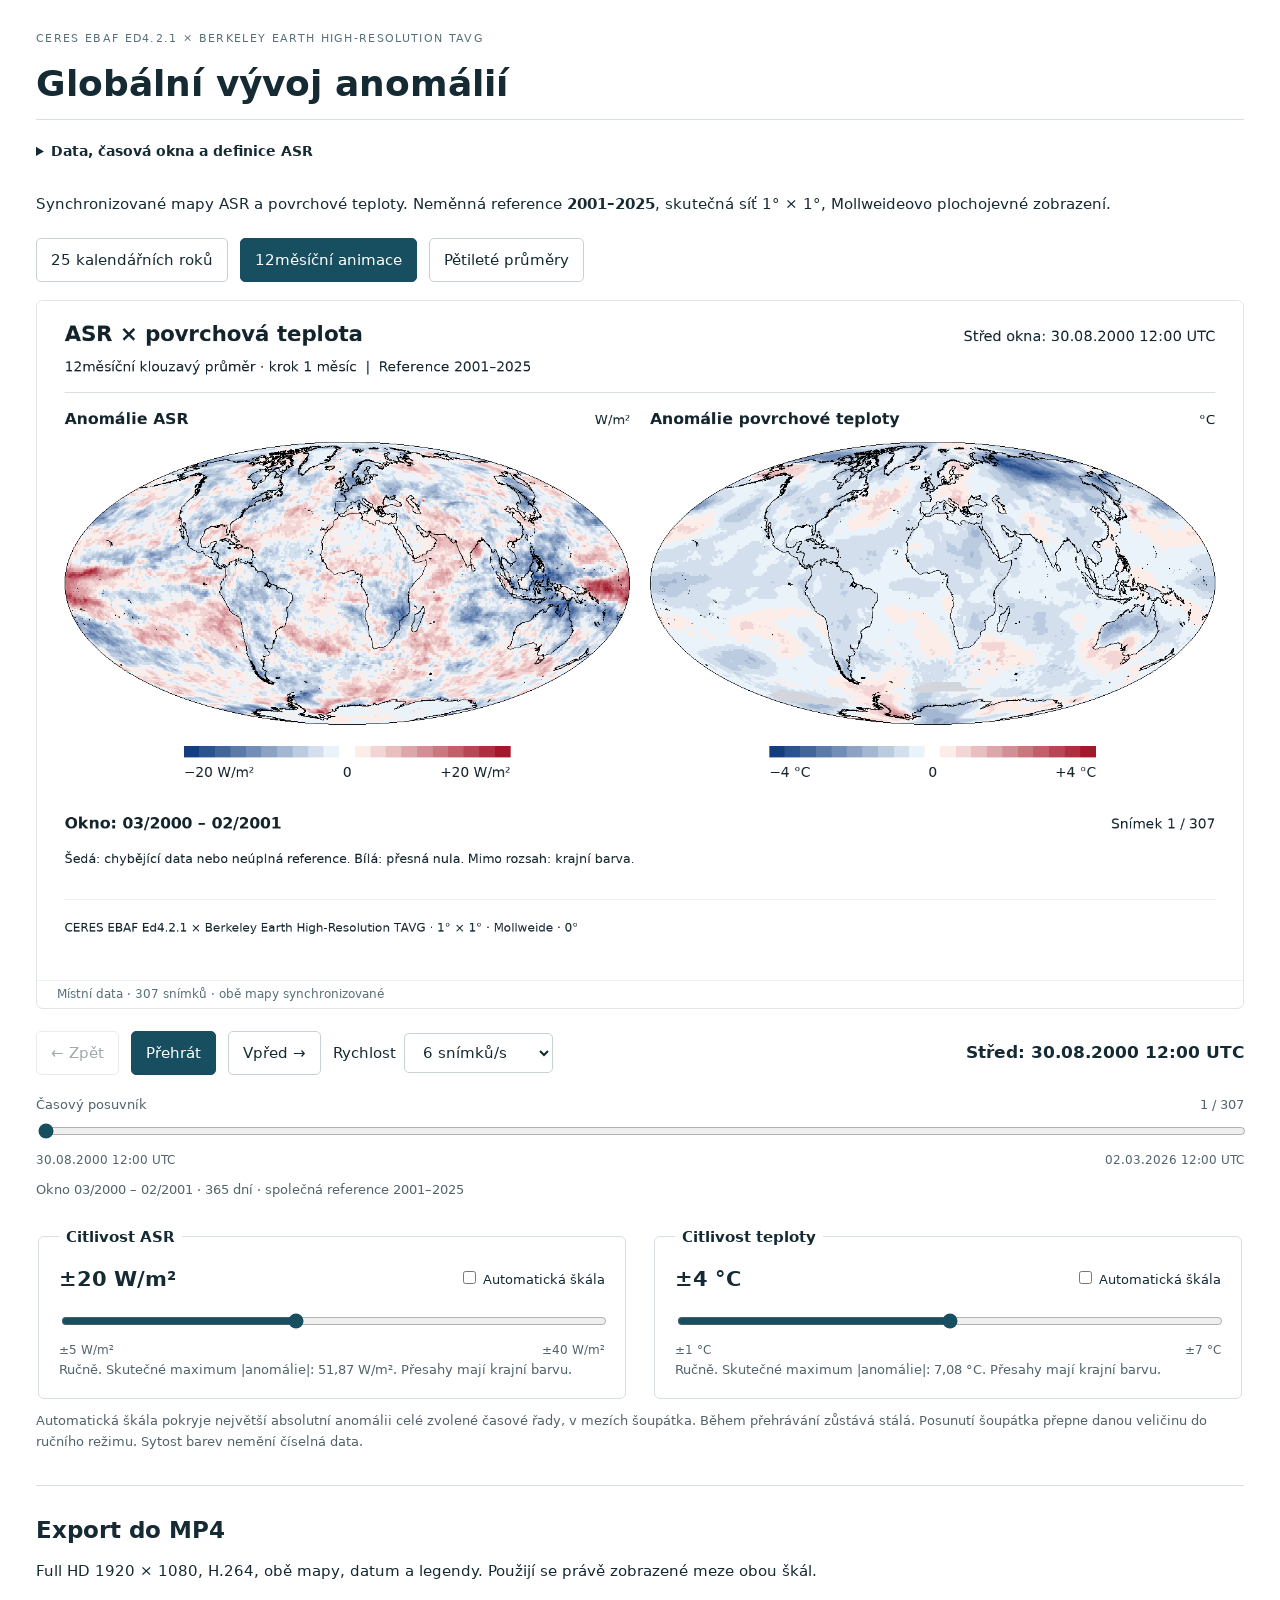
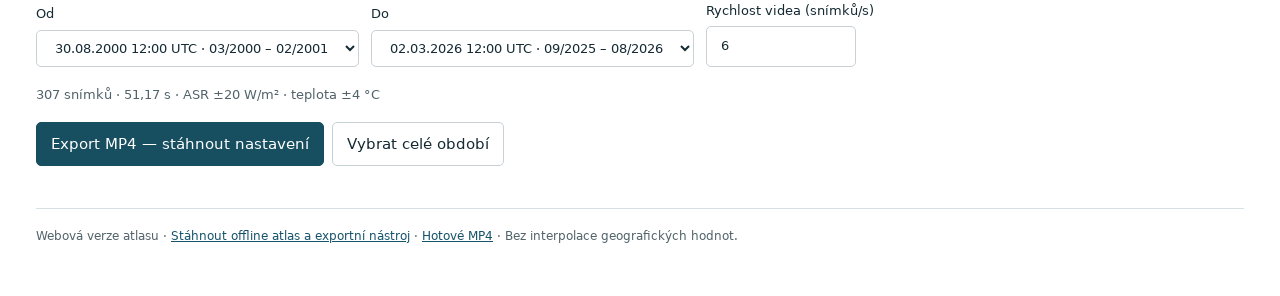
==== commit fc2a4152: "Publish animated atlas with ASR definition first" ====
--- a/index.html
+++ b/index.html
@@ -1,79 +1,19 @@
 <!doctype html>
-<html lang="cs">
-<head>
-<meta charset="utf-8">
-<meta name="viewport" content="width=device-width,initial-scale=1">
-<meta name="description" content="Globální prostorové anomálie absorbovaného slunečního záření na TOA a povrchové teploty za roky 2001–2025. Offline vědecký atlas.">
-<title>Globální atlas anomálií · 2001–2025</title>
-<style>
-:root{color-scheme:light;--ink:#172b36;--muted:#5d6b74;--line:#dce2e5;--paper:#f3f5f5;--accent:#174d62;--blue:#123d83;--red:#a4182b}
-*{box-sizing:border-box}html{scroll-behavior:smooth}body{margin:0;background:var(--paper);color:var(--ink);font:15px/1.6 -apple-system,BlinkMacSystemFont,"Segoe UI",sans-serif}button,select{font:inherit}button,a,select{-webkit-tap-highlight-color:transparent}a{color:var(--accent);text-underline-offset:3px}button{cursor:pointer}button:disabled{cursor:default;opacity:.35}:focus-visible{outline:3px solid #4d92ad;outline-offset:4px}.wrap{max-width:1540px;margin:auto;padding:0 48px}.masthead{background:#fff;border-top:5px solid var(--accent);border-bottom:1px solid var(--line)}.brand{display:flex;align-items:center;justify-content:space-between;padding-top:26px;color:var(--muted);font-size:11px;letter-spacing:.17em;font-weight:650;text-transform:uppercase}.brand i{display:inline-block;width:7px;height:7px;border-radius:50%;background:#789287;margin-right:8px}.hero{display:flex;gap:48px;justify-content:space-between;align-items:end;padding:27px 0 32px}.hero h1{font:500 clamp(30px,3.1vw,47px)/1.12 Georgia,"Times New Roman",serif;letter-spacing:-.025em;margin:0 0 15px}.hero p{margin:0;max-width:760px;color:var(--muted);font-size:15px}.hero-year{font:400 47px/1 Georgia,serif;white-space:nowrap;color:var(--accent)}.hero-year small{font:11px/1.8 -apple-system,BlinkMacSystemFont,"Segoe UI",sans-serif;letter-spacing:.14em;display:block;text-transform:uppercase;margin-top:12px}.specs{display:flex;flex-wrap:wrap;gap:8px 30px;padding:15px 0;border-top:1px solid var(--line);font-size:12px;color:var(--muted)}.specs b{color:var(--ink);font-weight:600}.toolbar{position:sticky;top:0;z-index:10;background:rgba(243,245,245,.98);border-bottom:1px solid var(--line);padding:19px 0 13px}.control-row{display:flex;gap:14px;align-items:center;justify-content:space-between;flex-wrap:wrap}.year-controls{display:flex;gap:7px;align-items:center}.year-controls label{font-size:12px;font-weight:600;margin-right:7px}.year-controls button,.reference-btn{height:39px;background:white;border:1px solid #cdd6da;border-radius:5px;padding:0 14px;color:var(--ink)}.year-controls button{font-size:20px;width:40px;padding:0}.year-controls select{height:39px;min-width:126px;border:1px solid #cdd6da;border-radius:5px;color:var(--ink);background:white;padding:0 30px 0 12px}.view-controls{display:flex;gap:12px;align-items:center}.segment{display:flex;padding:3px;border:1px solid #d1dadd;border-radius:6px;background:#e7edee}.segment button{border:0;border-radius:4px;padding:6px 13px;background:transparent;color:var(--muted);font-size:12px;font-weight:600}.segment button[aria-pressed="true"]{background:white;color:var(--ink);box-shadow:0 1px 3px #0c2b3314}.reference-btn{font-size:12px}.reference-btn[aria-pressed="true"]{background:var(--accent);color:white;border-color:var(--accent)}.year-rail{display:flex;gap:3px;overflow-x:auto;padding:13px 0 2px;scrollbar-width:thin}.year-rail button{flex:1;min-width:40px;border:0;padding:5px 4px;font-size:11px;color:var(--muted);border-radius:3px;background:transparent}.year-rail button[aria-current="true"]{background:var(--accent);color:white}.year-rail button:hover{background:#dce7eb;color:var(--ink)}.status{display:flex;gap:15px;justify-content:space-between;align-items:center;color:var(--muted);font-size:11px;padding:15px 0}.status .key{display:flex;align-items:center;gap:7px}.missing-key{display:inline-block;width:11px;height:11px;background:#d2d6dc;border:1px solid #c1c5ca}.year-card{background:#fff;border:1px solid var(--line);border-radius:9px;margin:0 0 27px;overflow:hidden;scroll-margin-top:150px}.year-card[hidden]{display:none!important}.year-heading{display:flex;align-items:baseline;gap:20px;justify-content:space-between;margin:0 25px;padding:18px 0 15px;border-bottom:1px solid #e8edef}.year-heading h2{margin:0;font:500 28px/1.2 Georgia,serif}.year-heading>span{font-size:11px;color:var(--muted)}.pair{display:grid;grid-template-columns:1fr 1fr;min-width:820px;padding:18px 12px 24px;gap:0}.year-card{overflow-x:auto}figure{margin:0;padding:0 15px}figure+figure{border-left:1px solid #e5eaec}figcaption{display:flex;justify-content:space-between;align-items:center;padding:0 6px 12px;font-size:13px;font-weight:600}figcaption small{font-size:11px;font-weight:400;color:var(--muted)}figure img{display:block;width:100%;height:auto;background:white}.legend{width:72%;max-width:380px;margin:15px auto 0}.swatches{display:flex;height:12px;border:1px solid #d9e0e4}.swatches span{flex:1}.swatches span:nth-child(11){flex:0 0 3px}.ticks{display:flex;justify-content:space-between;margin-top:6px;font-size:11px;line-height:1.3;font-variant-numeric:tabular-nums;color:#3f505b}.ticks span:nth-child(2){position:absolute;left:50%;transform:translateX(-50%)}.ticks{position:relative}.method{padding:12px 0 32px}.method-top{display:flex;gap:30px;justify-content:space-between;align-items:start;margin:14px 0 30px}.method h2{font:500 27px/1.2 Georgia,serif;margin:0 0 12px}.method-top p{max-width:740px;margin:0;color:var(--muted);font-size:13px}.tag{white-space:nowrap;border:1px solid #cdded6;color:#39624f;background:#eef5f0;padding:5px 9px;border-radius:4px;font-size:10px;letter-spacing:.05em}.method-grid{display:grid;grid-template-columns:repeat(3,1fr);gap:30px}.method-grid h3{font-size:13px;margin:0 0 8px}.method-grid p{font-size:12px;color:var(--muted);margin:0}.formula{font:14px/1.8 Georgia,serif;background:#fff;border-left:2px solid #9bb6c1;padding:14px 20px;margin:24px 0;color:#2d4654}.sources{margin:25px 0 0;background:#fff;border:1px solid var(--line);border-radius:7px}.sources summary{cursor:pointer;padding:15px 19px;font-size:13px;font-weight:600}.sources-content{padding:0 19px 18px;font-size:12px;color:var(--muted)}.sources-content p{margin:0 0 12px}.sources-content ol{margin:0;padding-left:19px}.sources-content li{margin:7px 0}.warning{font-size:12px;color:var(--muted);border-top:1px solid var(--line);padding-top:20px;margin-top:26px}.files{display:flex;gap:8px 25px;flex-wrap:wrap;margin:21px 0;font-size:12px}.footer{border-top:1px solid var(--line);padding:18px 0 28px;color:#74818a;font-size:10px;display:flex;justify-content:space-between;gap:20px}noscript{display:block;padding:15px;background:#fff0ca}.overview .year-heading h2{font-size:25px}.overview .year-card{margin-bottom:30px}.reference-note{display:none;font-size:12px;color:var(--muted);background:white;border:1px solid var(--line);border-radius:6px;padding:15px 20px;margin-bottom:24px}.reference-active .reference-note{display:block}.reference-active .status-index{visibility:hidden}.js-only{display:none}.js .js-only{display:flex}@media(min-width:1600px){.hero h1{font-size:48px}}@media(max-width:1050px){.wrap{padding:0 25px}.hero-year{font-size:34px}.hero{gap:25px}.method-grid{gap:20px}.year-controls label{display:none}.reference-btn{padding:0 9px}}@media(max-width:700px){.wrap{padding:0 15px}.brand{font-size:9px;gap:20px}.brand span:last-child{display:none}.hero{padding:24px 0;display:block}.hero-year{display:none}.hero p{font-size:13px}.specs{gap:7px 18px;font-size:10px}.toolbar{position:relative;padding-top:14px}.control-row{gap:12px}.view-controls{flex-wrap:wrap;gap:8px}.year-controls select{min-width:110px}.year-heading{margin:0 17px}.year-heading>span{max-width:185px;text-align:right;font-size:10px}.year-heading h2{font-size:24px}.status{font-size:10px;align-items:start;gap:12px}.status .key{max-width:190px}.method-grid{grid-template-columns:1fr;gap:22px}.method-top{display:block}.tag{display:inline-block;margin-top:15px}.footer{display:block}.year-rail button{min-width:39px}}@media print{.toolbar,.status,.files,.reference-note{display:none!important}.wrap{max-width:none;padding:0 8mm}.hero{padding:20px 0}.year-card{display:block!important;break-inside:avoid;page-break-inside:avoid;border:0;margin-bottom:15mm}.year-card[data-year="reference"]{display:none!important}.pair{min-width:0;padding:10px 0}figure{padding:0 8px}.legend{margin-top:5px}.year-heading{padding:6px 0}.year-heading h2{font-size:22px}body{background:white}.method{break-before:page}a{color:inherit}.sources{display:none}.footer{font-size:8px}}
-figure{border-left:1px solid transparent}
-.scale-note{font-size:11px;color:var(--muted);margin:0 0 16px}.year-rail[data-kind="fiveyear"] button{min-width:110px}.resolution-controls{display:flex;gap:10px;align-items:center}
-.asr-definition{display:grid;grid-template-columns:1fr 1fr;gap:32px;padding:20px 0 22px;border-top:1px solid var(--line)}.asr-definition h2{font-size:13px;margin:0 0 8px;font-weight:650}.asr-definition p{font-size:12px;line-height:1.7;color:var(--muted);margin:0 0 9px}.asr-definition .identity{font:17px/1.7 Georgia,serif;color:var(--ink);margin:0 0 9px}.asr-definition .definition-sources{font-size:10px;margin-bottom:0}@media(max-width:700px){.asr-definition{grid-template-columns:1fr;gap:12px;padding:18px 0}.asr-definition .identity{font-size:16px}}
-</style>
-</head>
-<body>
-<header class="masthead"><div class="wrap">
- <div class="brand"><span><i></i>Prostorová klimatická data</span><span>CERES EBAF Ed4.2.1 × Berkeley Earth TAVG</span></div>
- <div class="hero"><div><h1>Globální atlas anomálií</h1><p>Absorbované sluneční záření na horní hranici atmosféry a povrchová teplota. Roční mapy i pětileté průměry se společným referenčním obdobím.</p></div><div class="hero-year">2001–2025<small>25 ročních + 5 pětiletých dvojic</small></div></div>
- <div class="asr-definition" aria-labelledby="asr-definition-title"><div><h2 id="asr-definition-title">Co je ASR</h2><p><strong>ASR (Absorbed Solar Radiation, absorbované sluneční záření)</strong> je sluneční tok pohlcený soustavou Země–atmosféra. Na horní hranici atmosféry (TOA) se určuje jako rozdíl příchozího slunečního toku <em>F<sub>in</sub></em> a krátkovlnného toku odraženého zpět do vesmíru <em>F<sub>odr</sub></em>, v jednotkách W/m². Zahrnuje pohlcení v atmosféře i na povrchu.</p><p>Vazba na <strong>planetární albedo α</strong> vyjadřuje odrazivost celé soustavy Země–atmosféra včetně oblaků a povrchu. Pro danou oblast a stejné období je α = F<sub>odr</sub> / F<sub>in</sub>, pokud F<sub>in</sub> &gt; 0.</p></div><div><h2>Jak ASR souvisí se změnou albeda</h2><p class="identity">ASR = F<sub>in</sub> − F<sub>odr</sub> = F<sub>in</sub> (1 − α)</p><p><strong>Při stejném příchozím slunečním toku odpovídá růst ASR poklesu albeda a pokles ASR jeho růstu:</strong> ΔASR = −F<sub>in</sub> Δα. Pokud se mění i příchozí tok, obsahuje změna ASR také tento příspěvek; samotná anomálie ASR proto neurčuje jednoznačně změnu albeda. Mapy zobrazují ΔASR v W/m² vůči referenci 2001–2025.</p><p class="definition-sources">Definice: NASA — <a href="https://science.nasa.gov/ems/13_radiationbudget/">radiační bilance Země</a> a <a href="https://science.nasa.gov/earth/earth-observatory/clouds-and-radiation/">planetární albedo</a>.</p></div></div>
- <div class="specs"><span><b>Reference</b> &nbsp;2001–2025</span><span><b>Síť</b> &nbsp;1° × 1°</span><span><b>Projekce</b> &nbsp;Mollweide · 0°</span><span><b>Škály</b> &nbsp;ASR ±20 W/m² · teplota ±4 °C</span></div>
-</div></header>
-<nav class="toolbar js-only" aria-label="Výběr roku a zobrazení"><div class="wrap" style="width:100%">
- <div class="control-row"><div class="year-controls"><label for="year-select">Rok / období</label><button id="prev" type="button" aria-label="Předchozí rok nebo období" title="Předchozí rok nebo období">‹</button><select id="year-select" aria-label="Rok nebo období"><optgroup label="Roční mapy"><option value="2001">2001</option><option value="2002">2002</option><option value="2003">2003</option><option value="2004">2004</option><option value="2005">2005</option><option value="2006">2006</option><option value="2007">2007</option><option value="2008">2008</option><option value="2009">2009</option><option value="2010">2010</option><option value="2011">2011</option><option value="2012">2012</option><option value="2013">2013</option><option value="2014">2014</option><option value="2015">2015</option><option value="2016">2016</option><option value="2017">2017</option><option value="2018">2018</option><option value="2019">2019</option><option value="2020">2020</option><option value="2021">2021</option><option value="2022">2022</option><option value="2023">2023</option><option value="2024">2024</option><option value="2025">2025</option></optgroup><optgroup label="Pětileté průměry"><option value="2001-2005">2001–2005</option><option value="2006-2010">2006–2010</option><option value="2011-2015">2011–2015</option><option value="2016-2020">2016–2020</option><option value="2021-2025">2021–2025</option></optgroup><option value="reference">Reference 2001–2025</option></select><button id="next" type="button" aria-label="Další rok nebo období" title="Další rok nebo období">›</button></div><div class="resolution-controls"><div class="segment" role="group" aria-label="Časové rozlišení"><button type="button" id="annual-view" aria-pressed="true">Roční mapy</button><button type="button" id="fiveyear-view" aria-pressed="false">Pětileté průměry</button></div></div><div class="view-controls"><div class="segment" role="group" aria-label="Rozsah zobrazení"><button type="button" id="single" aria-pressed="true">Jedna dvojice</button><button type="button" id="all" aria-pressed="false">Všech 25 let</button></div><button type="button" class="reference-btn" id="reference" aria-pressed="false">Referenční období 2001–2025</button></div></div>
- <div class="year-rail" id="year-rail" aria-label="Rychlý výběr roku"></div>
-</div></nav>
-<main class="wrap">
- <noscript>Přepínání roků vyžaduje JavaScript. Všechny mapy jsou níže dostupné i bez něj.</noscript>
- <div class="status"><span class="status-index" id="status" aria-live="polite">25 ročních + 5 pětiletých dvojic</span><span class="key"><i class="missing-key" aria-hidden="true"></i>Šedá: chybí úplná reference. Bílá: přesná nula.</span></div>
- <p class="scale-note">Hodnoty mimo ±20 W/m² u ASR a ±4 °C u teploty mají stejnou krajní barvu jako příslušná mez škály.</p>
- <div id="maps"><section class="year-card" data-year="2001" data-kind="annual" id="year-2001"><div class="year-heading"><h2>2001</h2><span>Roční průměr · odchylka od 2001–2025</span></div><div class="pair"><figure><figcaption><span>Anomálie ASR</span><small>W/m²</small></figcaption><img width="1800" height="900" src="assets/asr_2001.png" alt="Anomálie ASR, 2001, Mollweideovo zobrazení" loading="lazy"><div class="legend"><div class="swatches"><span style="background:rgb(18,61,131)"></span><span style="background:rgb(42,81,144)"></span><span style="background:rgb(66,101,157)"></span><span style="background:rgb(90,122,171)"></span><span style="background:rgb(114,142,184)"></span><span style="background:rgb(139,162,197)"></span><span style="background:rgb(163,182,210)"></span><span style="background:rgb(187,203,224)"></span><span style="background:rgb(211,223,237)"></span><span style="background:rgb(235,243,250)"></span><span style="background:rgb(255,255,255)"></span><span style="background:rgb(252,237,233)"></span><span style="background:rgb(242,213,212)"></span><span style="background:rgb(232,190,191)"></span><span style="background:rgb(223,166,170)"></span><span style="background:rgb(213,142,149)"></span><span style="background:rgb(203,119,127)"></span><span style="background:rgb(193,95,106)"></span><span style="background:rgb(184,71,85)"></span><span style="background:rgb(174,48,64)"></span><span style="background:rgb(164,24,43)"></span></div><div class="ticks"><span>−20 W/m²</span><span>0</span><span>+20 W/m²</span></div></div></figure><figure><figcaption><span>Anomálie povrchové teploty</span><small>°C</small></figcaption><img width="1800" height="900" src="assets/temperature_2001.png" alt="Anomálie povrchové teploty, 2001, Mollweideovo zobrazení" loading="lazy"><div class="legend"><div class="swatches"><span style="background:rgb(18,61,131)"></span><span style="background:rgb(42,81,144)"></span><span style="background:rgb(66,101,157)"></span><span style="background:rgb(90,122,171)"></span><span style="background:rgb(114,142,184)"></span><span style="background:rgb(139,162,197)"></span><span style="background:rgb(163,182,210)"></span><span style="background:rgb(187,203,224)"></span><span style="background:rgb(211,223,237)"></span><span style="background:rgb(235,243,250)"></span><span style="background:rgb(255,255,255)"></span><span style="background:rgb(252,237,233)"></span><span style="background:rgb(242,213,212)"></span><span style="background:rgb(232,190,191)"></span><span style="background:rgb(223,166,170)"></span><span style="background:rgb(213,142,149)"></span><span style="background:rgb(203,119,127)"></span><span style="background:rgb(193,95,106)"></span><span style="background:rgb(184,71,85)"></span><span style="background:rgb(174,48,64)"></span><span style="background:rgb(164,24,43)"></span></div><div class="ticks"><span>−4 °C</span><span>0</span><span>+4 °C</span></div></div></figure></div></section><section class="year-card" data-year="2002" data-kind="annual" id="year-2002"><div class="year-heading"><h2>2002</h2><span>Roční průměr · odchylka od 2001–2025</span></div><div class="pair"><figure><figcaption><span>Anomálie ASR</span><small>W/m²</small></figcaption><img width="1800" height="900" src="assets/asr_2002.png" alt="Anomálie ASR, 2002, Mollweideovo zobrazení" loading="lazy"><div class="legend"><div class="swatches"><span style="background:rgb(18,61,131)"></span><span style="background:rgb(42,81,144)"></span><span style="background:rgb(66,101,157)"></span><span style="background:rgb(90,122,171)"></span><span style="background:rgb(114,142,184)"></span><span style="background:rgb(139,162,197)"></span><span style="background:rgb(163,182,210)"></span><span style="background:rgb(187,203,224)"></span><span style="background:rgb(211,223,237)"></span><span style="background:rgb(235,243,250)"></span><span style="background:rgb(255,255,255)"></span><span style="background:rgb(252,237,233)"></span><span style="background:rgb(242,213,212)"></span><span style="background:rgb(232,190,191)"></span><span style="background:rgb(223,166,170)"></span><span style="background:rgb(213,142,149)"></span><span style="background:rgb(203,119,127)"></span><span style="background:rgb(193,95,106)"></span><span style="background:rgb(184,71,85)"></span><span style="background:rgb(174,48,64)"></span><span style="background:rgb(164,24,43)"></span></div><div class="ticks"><span>−20 W/m²</span><span>0</span><span>+20 W/m²</span></div></div></figure><figure><figcaption><span>Anomálie povrchové teploty</span><small>°C</small></figcaption><img width="1800" height="900" src="assets/temperature_2002.png" alt="Anomálie povrchové teploty, 2002, Mollweideovo zobrazení" loading="lazy"><div class="legend"><div class="swatches"><span style="background:rgb(18,61,131)"></span><span style="background:rgb(42,81,144)"></span><span style="background:rgb(66,101,157)"></span><span style="background:rgb(90,122,171)"></span><span style="background:rgb(114,142,184)"></span><span style="background:rgb(139,162,197)"></span><span style="background:rgb(163,182,210)"></span><span style="background:rgb(187,203,224)"></span><span style="background:rgb(211,223,237)"></span><span style="background:rgb(235,243,250)"></span><span style="background:rgb(255,255,255)"></span><span style="background:rgb(252,237,233)"></span><span style="background:rgb(242,213,212)"></span><span style="background:rgb(232,190,191)"></span><span style="background:rgb(223,166,170)"></span><span style="background:rgb(213,142,149)"></span><span style="background:rgb(203,119,127)"></span><span style="background:rgb(193,95,106)"></span><span style="background:rgb(184,71,85)"></span><span style="background:rgb(174,48,64)"></span><span style="background:rgb(164,24,43)"></span></div><div class="ticks"><span>−4 °C</span><span>0</span><span>+4 °C</span></div></div></figure></div></section><section class="year-card" data-year="2003" data-kind="annual" id="year-2003"><div class="year-heading"><h2>2003</h2><span>Roční průměr · odchylka od 2001–2025</span></div><div class="pair"><figure><figcaption><span>Anomálie ASR</span><small>W/m²</small></figcaption><img width="1800" height="900" src="assets/asr_2003.png" alt="Anomálie ASR, 2003, Mollweideovo zobrazení" loading="lazy"><div class="legend"><div class="swatches"><span style="background:rgb(18,61,131)"></span><span style="background:rgb(42,81,144)"></span><span style="background:rgb(66,101,157)"></span><span style="background:rgb(90,122,171)"></span><span style="background:rgb(114,142,184)"></span><span style="background:rgb(139,162,197)"></span><span style="background:rgb(163,182,210)"></span><span style="background:rgb(187,203,224)"></span><span style="background:rgb(211,223,237)"></span><span style="background:rgb(235,243,250)"></span><span style="background:rgb(255,255,255)"></span><span style="background:rgb(252,237,233)"></span><span style="background:rgb(242,213,212)"></span><span style="background:rgb(232,190,191)"></span><span style="background:rgb(223,166,170)"></span><span style="background:rgb(213,142,149)"></span><span style="background:rgb(203,119,127)"></span><span style="background:rgb(193,95,106)"></span><span style="background:rgb(184,71,85)"></span><span style="background:rgb(174,48,64)"></span><span style="background:rgb(164,24,43)"></span></div><div class="ticks"><span>−20 W/m²</span><span>0</span><span>+20 W/m²</span></div></div></figure><figure><figcaption><span>Anomálie povrchové teploty</span><small>°C</small></figcaption><img width="1800" height="900" src="assets/temperature_2003.png" alt="Anomálie povrchové teploty, 2003, Mollweideovo zobrazení" loading="lazy"><div class="legend"><div class="swatches"><span style="background:rgb(18,61,131)"></span><span style="background:rgb(42,81,144)"></span><span style="background:rgb(66,101,157)"></span><span style="background:rgb(90,122,171)"></span><span style="background:rgb(114,142,184)"></span><span style="background:rgb(139,162,197)"></span><span style="background:rgb(163,182,210)"></span><span style="background:rgb(187,203,224)"></span><span style="background:rgb(211,223,237)"></span><span style="background:rgb(235,243,250)"></span><span style="background:rgb(255,255,255)"></span><span style="background:rgb(252,237,233)"></span><span style="background:rgb(242,213,212)"></span><span style="background:rgb(232,190,191)"></span><span style="background:rgb(223,166,170)"></span><span style="background:rgb(213,142,149)"></span><span style="background:rgb(203,119,127)"></span><span style="background:rgb(193,95,106)"></span><span style="background:rgb(184,71,85)"></span><span style="background:rgb(174,48,64)"></span><span style="background:rgb(164,24,43)"></span></div><div class="ticks"><span>−4 °C</span><span>0</span><span>+4 °C</span></div></div></figure></div></section><section class="year-card" data-year="2004" data-kind="annual" id="year-2004"><div class="year-heading"><h2>2004</h2><span>Roční průměr · odchylka od 2001–2025</span></div><div class="pair"><figure><figcaption><span>Anomálie ASR</span><small>W/m²</small></figcaption><img width="1800" height="900" src="assets/asr_2004.png" alt="Anomálie ASR, 2004, Mollweideovo zobrazení" loading="lazy"><div class="legend"><div class="swatches"><span style="background:rgb(18,61,131)"></span><span style="background:rgb(42,81,144)"></span><span style="background:rgb(66,101,157)"></span><span style="background:rgb(90,122,171)"></span><span style="background:rgb(114,142,184)"></span><span style="background:rgb(139,162,197)"></span><span style="background:rgb(163,182,210)"></span><span style="background:rgb(187,203,224)"></span><span style="background:rgb(211,223,237)"></span><span style="background:rgb(235,243,250)"></span><span style="background:rgb(255,255,255)"></span><span style="background:rgb(252,237,233)"></span><span style="background:rgb(242,213,212)"></span><span style="background:rgb(232,190,191)"></span><span style="background:rgb(223,166,170)"></span><span style="background:rgb(213,142,149)"></span><span style="background:rgb(203,119,127)"></span><span style="background:rgb(193,95,106)"></span><span style="background:rgb(184,71,85)"></span><span style="background:rgb(174,48,64)"></span><span style="background:rgb(164,24,43)"></span></div><div class="ticks"><span>−20 W/m²</span><span>0</span><span>+20 W/m²</span></div></div></figure><figure><figcaption><span>Anomálie povrchové teploty</span><small>°C</small></figcaption><img width="1800" height="900" src="assets/temperature_2004.png" alt="Anomálie povrchové teploty, 2004, Mollweideovo zobrazení" loading="lazy"><div class="legend"><div class="swatches"><span style="background:rgb(18,61,131)"></span><span style="background:rgb(42,81,144)"></span><span style="background:rgb(66,101,157)"></span><span style="background:rgb(90,122,171)"></span><span style="background:rgb(114,142,184)"></span><span style="background:rgb(139,162,197)"></span><span style="background:rgb(163,182,210)"></span><span style="background:rgb(187,203,224)"></span><span style="background:rgb(211,223,237)"></span><span style="background:rgb(235,243,250)"></span><span style="background:rgb(255,255,255)"></span><span style="background:rgb(252,237,233)"></span><span style="background:rgb(242,213,212)"></span><span style="background:rgb(232,190,191)"></span><span style="background:rgb(223,166,170)"></span><span style="background:rgb(213,142,149)"></span><span style="background:rgb(203,119,127)"></span><span style="background:rgb(193,95,106)"></span><span style="background:rgb(184,71,85)"></span><span style="background:rgb(174,48,64)"></span><span style="background:rgb(164,24,43)"></span></div><div class="ticks"><span>−4 °C</span><span>0</span><span>+4 °C</span></div></div></figure></div></section><section class="year-card" data-year="2005" data-kind="annual" id="year-2005"><div class="year-heading"><h2>2005</h2><span>Roční průměr · odchylka od 2001–2025</span></div><div class="pair"><figure><figcaption><span>Anomálie ASR</span><small>W/m²</small></figcaption><img width="1800" height="900" src="assets/asr_2005.png" alt="Anomálie ASR, 2005, Mollweideovo zobrazení" loading="lazy"><div class="legend"><div class="swatches"><span style="background:rgb(18,61,131)"></span><span style="background:rgb(42,81,144)"></span><span style="background:rgb(66,101,157)"></span><span style="background:rgb(90,122,171)"></span><span style="background:rgb(114,142,184)"></span><span style="background:rgb(139,162,197)"></span><span style="background:rgb(163,182,210)"></span><span style="background:rgb(187,203,224)"></span><span style="background:rgb(211,223,237)"></span><span style="background:rgb(235,243,250)"></span><span style="background:rgb(255,255,255)"></span><span style="background:rgb(252,237,233)"></span><span style="background:rgb(242,213,212)"></span><span style="background:rgb(232,190,191)"></span><span style="background:rgb(223,166,170)"></span><span style="background:rgb(213,142,149)"></span><span style="background:rgb(203,119,127)"></span><span style="background:rgb(193,95,106)"></span><span style="background:rgb(184,71,85)"></span><span style="background:rgb(174,48,64)"></span><span style="background:rgb(164,24,43)"></span></div><div class="ticks"><span>−20 W/m²</span><span>0</span><span>+20 W/m²</span></div></div></figure><figure><figcaption><span>Anomálie povrchové teploty</span><small>°C</small></figcaption><img width="1800" height="900" src="assets/temperature_2005.png" alt="Anomálie povrchové teploty, 2005, Mollweideovo zobrazení" loading="lazy"><div class="legend"><div class="swatches"><span style="background:rgb(18,61,131)"></span><span style="background:rgb(42,81,144)"></span><span style="background:rgb(66,101,157)"></span><span style="background:rgb(90,122,171)"></span><span style="background:rgb(114,142,184)"></span><span style="background:rgb(139,162,197)"></span><span style="background:rgb(163,182,210)"></span><span style="background:rgb(187,203,224)"></span><span style="background:rgb(211,223,237)"></span><span style="background:rgb(235,243,250)"></span><span style="background:rgb(255,255,255)"></span><span style="background:rgb(252,237,233)"></span><span style="background:rgb(242,213,212)"></span><span style="background:rgb(232,190,191)"></span><span style="background:rgb(223,166,170)"></span><span style="background:rgb(213,142,149)"></span><span style="background:rgb(203,119,127)"></span><span style="background:rgb(193,95,106)"></span><span style="background:rgb(184,71,85)"></span><span style="background:rgb(174,48,64)"></span><span style="background:rgb(164,24,43)"></span></div><div class="ticks"><span>−4 °C</span><span>0</span><span>+4 °C</span></div></div></figure></div></section><section class="year-card" data-year="2006" data-kind="annual" id="year-2006"><div class="year-heading"><h2>2006</h2><span>Roční průměr · odchylka od 2001–2025</span></div><div class="pair"><figure><figcaption><span>Anomálie ASR</span><small>W/m²</small></figcaption><img width="1800" height="900" src="assets/asr_2006.png" alt="Anomálie ASR, 2006, Mollweideovo zobrazení" loading="lazy"><div class="legend"><div class="swatches"><span style="background:rgb(18,61,131)"></span><span style="background:rgb(42,81,144)"></span><span style="background:rgb(66,101,157)"></span><span style="background:rgb(90,122,171)"></span><span style="background:rgb(114,142,184)"></span><span style="background:rgb(139,162,197)"></span><span style="background:rgb(163,182,210)"></span><span style="background:rgb(187,203,224)"></span><span style="background:rgb(211,223,237)"></span><span style="background:rgb(235,243,250)"></span><span style="background:rgb(255,255,255)"></span><span style="background:rgb(252,237,233)"></span><span style="background:rgb(242,213,212)"></span><span style="background:rgb(232,190,191)"></span><span style="background:rgb(223,166,170)"></span><span style="background:rgb(213,142,149)"></span><span style="background:rgb(203,119,127)"></span><span style="background:rgb(193,95,106)"></span><span style="background:rgb(184,71,85)"></span><span style="background:rgb(174,48,64)"></span><span style="background:rgb(164,24,43)"></span></div><div class="ticks"><span>−20 W/m²</span><span>0</span><span>+20 W/m²</span></div></div></figure><figure><figcaption><span>Anomálie povrchové teploty</span><small>°C</small></figcaption><img width="1800" height="900" src="assets/temperature_2006.png" alt="Anomálie povrchové teploty, 2006, Mollweideovo zobrazení" loading="lazy"><div class="legend"><div class="swatches"><span style="background:rgb(18,61,131)"></span><span style="background:rgb(42,81,144)"></span><span style="background:rgb(66,101,157)"></span><span style="background:rgb(90,122,171)"></span><span style="background:rgb(114,142,184)"></span><span style="background:rgb(139,162,197)"></span><span style="background:rgb(163,182,210)"></span><span style="background:rgb(187,203,224)"></span><span style="background:rgb(211,223,237)"></span><span style="background:rgb(235,243,250)"></span><span style="background:rgb(255,255,255)"></span><span style="background:rgb(252,237,233)"></span><span style="background:rgb(242,213,212)"></span><span style="background:rgb(232,190,191)"></span><span style="background:rgb(223,166,170)"></span><span style="background:rgb(213,142,149)"></span><span style="background:rgb(203,119,127)"></span><span style="background:rgb(193,95,106)"></span><span style="background:rgb(184,71,85)"></span><span style="background:rgb(174,48,64)"></span><span style="background:rgb(164,24,43)"></span></div><div class="ticks"><span>−4 °C</span><span>0</span><span>+4 °C</span></div></div></figure></div></section><section class="year-card" data-year="2007" data-kind="annual" id="year-2007"><div class="year-heading"><h2>2007</h2><span>Roční průměr · odchylka od 2001–2025</span></div><div class="pair"><figure><figcaption><span>Anomálie ASR</span><small>W/m²</small></figcaption><img width="1800" height="900" src="assets/asr_2007.png" alt="Anomálie ASR, 2007, Mollweideovo zobrazení" loading="lazy"><div class="legend"><div class="swatches"><span style="background:rgb(18,61,131)"></span><span style="background:rgb(42,81,144)"></span><span style="background:rgb(66,101,157)"></span><span style="background:rgb(90,122,171)"></span><span style="background:rgb(114,142,184)"></span><span style="background:rgb(139,162,197)"></span><span style="background:rgb(163,182,210)"></span><span style="background:rgb(187,203,224)"></span><span style="background:rgb(211,223,237)"></span><span style="background:rgb(235,243,250)"></span><span style="background:rgb(255,255,255)"></span><span style="background:rgb(252,237,233)"></span><span style="background:rgb(242,213,212)"></span><span style="background:rgb(232,190,191)"></span><span style="background:rgb(223,166,170)"></span><span style="background:rgb(213,142,149)"></span><span style="background:rgb(203,119,127)"></span><span style="background:rgb(193,95,106)"></span><span style="background:rgb(184,71,85)"></span><span style="background:rgb(174,48,64)"></span><span style="background:rgb(164,24,43)"></span></div><div class="ticks"><span>−20 W/m²</span><span>0</span><span>+20 W/m²</span></div></div></figure><figure><figcaption><span>Anomálie povrchové teploty</span><small>°C</small></figcaption><img width="1800" height="900" src="assets/temperature_2007.png" alt="Anomálie povrchové teploty, 2007, Mollweideovo zobrazení" loading="lazy"><div class="legend"><div class="swatches"><span style="background:rgb(18,61,131)"></span><span style="background:rgb(42,81,144)"></span><span style="background:rgb(66,101,157)"></span><span style="background:rgb(90,122,171)"></span><span style="background:rgb(114,142,184)"></span><span style="background:rgb(139,162,197)"></span><span style="background:rgb(163,182,210)"></span><span style="background:rgb(187,203,224)"></span><span style="background:rgb(211,223,237)"></span><span style="background:rgb(235,243,250)"></span><span style="background:rgb(255,255,255)"></span><span style="background:rgb(252,237,233)"></span><span style="background:rgb(242,213,212)"></span><span style="background:rgb(232,190,191)"></span><span style="background:rgb(223,166,170)"></span><span style="background:rgb(213,142,149)"></span><span style="background:rgb(203,119,127)"></span><span style="background:rgb(193,95,106)"></span><span style="background:rgb(184,71,85)"></span><span style="background:rgb(174,48,64)"></span><span style="background:rgb(164,24,43)"></span></div><div class="ticks"><span>−4 °C</span><span>0</span><span>+4 °C</span></div></div></figure></div></section><section class="year-card" data-year="2008" data-kind="annual" id="year-2008"><div class="year-heading"><h2>2008</h2><span>Roční průměr · odchylka od 2001–2025</span></div><div class="pair"><figure><figcaption><span>Anomálie ASR</span><small>W/m²</small></figcaption><img width="1800" height="900" src="assets/asr_2008.png" alt="Anomálie ASR, 2008, Mollweideovo zobrazení" loading="lazy"><div class="legend"><div class="swatches"><span style="background:rgb(18,61,131)"></span><span style="background:rgb(42,81,144)"></span><span style="background:rgb(66,101,157)"></span><span style="background:rgb(90,122,171)"></span><span style="background:rgb(114,142,184)"></span><span style="background:rgb(139,162,197)"></span><span style="background:rgb(163,182,210)"></span><span style="background:rgb(187,203,224)"></span><span style="background:rgb(211,223,237)"></span><span style="background:rgb(235,243,250)"></span><span style="background:rgb(255,255,255)"></span><span style="background:rgb(252,237,233)"></span><span style="background:rgb(242,213,212)"></span><span style="background:rgb(232,190,191)"></span><span style="background:rgb(223,166,170)"></span><span style="background:rgb(213,142,149)"></span><span style="background:rgb(203,119,127)"></span><span style="background:rgb(193,95,106)"></span><span style="background:rgb(184,71,85)"></span><span style="background:rgb(174,48,64)"></span><span style="background:rgb(164,24,43)"></span></div><div class="ticks"><span>−20 W/m²</span><span>0</span><span>+20 W/m²</span></div></div></figure><figure><figcaption><span>Anomálie povrchové teploty</span><small>°C</small></figcaption><img width="1800" height="900" src="assets/temperature_2008.png" alt="Anomálie povrchové teploty, 2008, Mollweideovo zobrazení" loading="lazy"><div class="legend"><div class="swatches"><span style="background:rgb(18,61,131)"></span><span style="background:rgb(42,81,144)"></span><span style="background:rgb(66,101,157)"></span><span style="background:rgb(90,122,171)"></span><span style="background:rgb(114,142,184)"></span><span style="background:rgb(139,162,197)"></span><span style="background:rgb(163,182,210)"></span><span style="background:rgb(187,203,224)"></span><span style="background:rgb(211,223,237)"></span><span style="background:rgb(235,243,250)"></span><span style="background:rgb(255,255,255)"></span><span style="background:rgb(252,237,233)"></span><span style="background:rgb(242,213,212)"></span><span style="background:rgb(232,190,191)"></span><span style="background:rgb(223,166,170)"></span><span style="background:rgb(213,142,149)"></span><span style="background:rgb(203,119,127)"></span><span style="background:rgb(193,95,106)"></span><span style="background:rgb(184,71,85)"></span><span style="background:rgb(174,48,64)"></span><span style="background:rgb(164,24,43)"></span></div><div class="ticks"><span>−4 °C</span><span>0</span><span>+4 °C</span></div></div></figure></div></section><section class="year-card" data-year="2009" data-kind="annual" id="year-2009"><div class="year-heading"><h2>2009</h2><span>Roční průměr · odchylka od 2001–2025</span></div><div class="pair"><figure><figcaption><span>Anomálie ASR</span><small>W/m²</small></figcaption><img width="1800" height="900" src="assets/asr_2009.png" alt="Anomálie ASR, 2009, Mollweideovo zobrazení" loading="lazy"><div class="legend"><div class="swatches"><span style="background:rgb(18,61,131)"></span><span style="background:rgb(42,81,144)"></span><span style="background:rgb(66,101,157)"></span><span style="background:rgb(90,122,171)"></span><span style="background:rgb(114,142,184)"></span><span style="background:rgb(139,162,197)"></span><span style="background:rgb(163,182,210)"></span><span style="background:rgb(187,203,224)"></span><span style="background:rgb(211,223,237)"></span><span style="background:rgb(235,243,250)"></span><span style="background:rgb(255,255,255)"></span><span style="background:rgb(252,237,233)"></span><span style="background:rgb(242,213,212)"></span><span style="background:rgb(232,190,191)"></span><span style="background:rgb(223,166,170)"></span><span style="background:rgb(213,142,149)"></span><span style="background:rgb(203,119,127)"></span><span style="background:rgb(193,95,106)"></span><span style="background:rgb(184,71,85)"></span><span style="background:rgb(174,48,64)"></span><span style="background:rgb(164,24,43)"></span></div><div class="ticks"><span>−20 W/m²</span><span>0</span><span>+20 W/m²</span></div></div></figure><figure><figcaption><span>Anomálie povrchové teploty</span><small>°C</small></figcaption><img width="1800" height="900" src="assets/temperature_2009.png" alt="Anomálie povrchové teploty, 2009, Mollweideovo zobrazení" loading="lazy"><div class="legend"><div class="swatches"><span style="background:rgb(18,61,131)"></span><span style="background:rgb(42,81,144)"></span><span style="background:rgb(66,101,157)"></span><span style="background:rgb(90,122,171)"></span><span style="background:rgb(114,142,184)"></span><span style="background:rgb(139,162,197)"></span><span style="background:rgb(163,182,210)"></span><span style="background:rgb(187,203,224)"></span><span style="background:rgb(211,223,237)"></span><span style="background:rgb(235,243,250)"></span><span style="background:rgb(255,255,255)"></span><span style="background:rgb(252,237,233)"></span><span style="background:rgb(242,213,212)"></span><span style="background:rgb(232,190,191)"></span><span style="background:rgb(223,166,170)"></span><span style="background:rgb(213,142,149)"></span><span style="background:rgb(203,119,127)"></span><span style="background:rgb(193,95,106)"></span><span style="background:rgb(184,71,85)"></span><span style="background:rgb(174,48,64)"></span><span style="background:rgb(164,24,43)"></span></div><div class="ticks"><span>−4 °C</span><span>0</span><span>+4 °C</span></div></div></figure></div></section><section class="year-card" data-year="2010" data-kind="annual" id="year-2010"><div class="year-heading"><h2>2010</h2><span>Roční průměr · odchylka od 2001–2025</span></div><div class="pair"><figure><figcaption><span>Anomálie ASR</span><small>W/m²</small></figcaption><img width="1800" height="900" src="assets/asr_2010.png" alt="Anomálie ASR, 2010, Mollweideovo zobrazení" loading="lazy"><div class="legend"><div class="swatches"><span style="background:rgb(18,61,131)"></span><span style="background:rgb(42,81,144)"></span><span style="background:rgb(66,101,157)"></span><span style="background:rgb(90,122,171)"></span><span style="background:rgb(114,142,184)"></span><span style="background:rgb(139,162,197)"></span><span style="background:rgb(163,182,210)"></span><span style="background:rgb(187,203,224)"></span><span style="background:rgb(211,223,237)"></span><span style="background:rgb(235,243,250)"></span><span style="background:rgb(255,255,255)"></span><span style="background:rgb(252,237,233)"></span><span style="background:rgb(242,213,212)"></span><span style="background:rgb(232,190,191)"></span><span style="background:rgb(223,166,170)"></span><span style="background:rgb(213,142,149)"></span><span style="background:rgb(203,119,127)"></span><span style="background:rgb(193,95,106)"></span><span style="background:rgb(184,71,85)"></span><span style="background:rgb(174,48,64)"></span><span style="background:rgb(164,24,43)"></span></div><div class="ticks"><span>−20 W/m²</span><span>0</span><span>+20 W/m²</span></div></div></figure><figure><figcaption><span>Anomálie povrchové teploty</span><small>°C</small></figcaption><img width="1800" height="900" src="assets/temperature_2010.png" alt="Anomálie povrchové teploty, 2010, Mollweideovo zobrazení" loading="lazy"><div class="legend"><div class="swatches"><span style="background:rgb(18,61,131)"></span><span style="background:rgb(42,81,144)"></span><span style="background:rgb(66,101,157)"></span><span style="background:rgb(90,122,171)"></span><span style="background:rgb(114,142,184)"></span><span style="background:rgb(139,162,197)"></span><span style="background:rgb(163,182,210)"></span><span style="background:rgb(187,203,224)"></span><span style="background:rgb(211,223,237)"></span><span style="background:rgb(235,243,250)"></span><span style="background:rgb(255,255,255)"></span><span style="background:rgb(252,237,233)"></span><span style="background:rgb(242,213,212)"></span><span style="background:rgb(232,190,191)"></span><span style="background:rgb(223,166,170)"></span><span style="background:rgb(213,142,149)"></span><span style="background:rgb(203,119,127)"></span><span style="background:rgb(193,95,106)"></span><span style="background:rgb(184,71,85)"></span><span style="background:rgb(174,48,64)"></span><span style="background:rgb(164,24,43)"></span></div><div class="ticks"><span>−4 °C</span><span>0</span><span>+4 °C</span></div></div></figure></div></section><section class="year-card" data-year="2011" data-kind="annual" id="year-2011"><div class="year-heading"><h2>2011</h2><span>Roční průměr · odchylka od 2001–2025</span></div><div class="pair"><figure><figcaption><span>Anomálie ASR</span><small>W/m²</small></figcaption><img width="1800" height="900" src="assets/asr_2011.png" alt="Anomálie ASR, 2011, Mollweideovo zobrazení" loading="lazy"><div class="legend"><div class="swatches"><span style="background:rgb(18,61,131)"></span><span style="background:rgb(42,81,144)"></span><span style="background:rgb(66,101,157)"></span><span style="background:rgb(90,122,171)"></span><span style="background:rgb(114,142,184)"></span><span style="background:rgb(139,162,197)"></span><span style="background:rgb(163,182,210)"></span><span style="background:rgb(187,203,224)"></span><span style="background:rgb(211,223,237)"></span><span style="background:rgb(235,243,250)"></span><span style="background:rgb(255,255,255)"></span><span style="background:rgb(252,237,233)"></span><span style="background:rgb(242,213,212)"></span><span style="background:rgb(232,190,191)"></span><span style="background:rgb(223,166,170)"></span><span style="background:rgb(213,142,149)"></span><span style="background:rgb(203,119,127)"></span><span style="background:rgb(193,95,106)"></span><span style="background:rgb(184,71,85)"></span><span style="background:rgb(174,48,64)"></span><span style="background:rgb(164,24,43)"></span></div><div class="ticks"><span>−20 W/m²</span><span>0</span><span>+20 W/m²</span></div></div></figure><figure><figcaption><span>Anomálie povrchové teploty</span><small>°C</small></figcaption><img width="1800" height="900" src="assets/temperature_2011.png" alt="Anomálie povrchové teploty, 2011, Mollweideovo zobrazení" loading="lazy"><div class="legend"><div class="swatches"><span style="background:rgb(18,61,131)"></span><span style="background:rgb(42,81,144)"></span><span style="background:rgb(66,101,157)"></span><span style="background:rgb(90,122,171)"></span><span style="background:rgb(114,142,184)"></span><span style="background:rgb(139,162,197)"></span><span style="background:rgb(163,182,210)"></span><span style="background:rgb(187,203,224)"></span><span style="background:rgb(211,223,237)"></span><span style="background:rgb(235,243,250)"></span><span style="background:rgb(255,255,255)"></span><span style="background:rgb(252,237,233)"></span><span style="background:rgb(242,213,212)"></span><span style="background:rgb(232,190,191)"></span><span style="background:rgb(223,166,170)"></span><span style="background:rgb(213,142,149)"></span><span style="background:rgb(203,119,127)"></span><span style="background:rgb(193,95,106)"></span><span style="background:rgb(184,71,85)"></span><span style="background:rgb(174,48,64)"></span><span style="background:rgb(164,24,43)"></span></div><div class="ticks"><span>−4 °C</span><span>0</span><span>+4 °C</span></div></div></figure></div></section><section class="year-card" data-year="2012" data-kind="annual" id="year-2012"><div class="year-heading"><h2>2012</h2><span>Roční průměr · odchylka od 2001–2025</span></div><div class="pair"><figure><figcaption><span>Anomálie ASR</span><small>W/m²</small></figcaption><img width="1800" height="900" src="assets/asr_2012.png" alt="Anomálie ASR, 2012, Mollweideovo zobrazení" loading="lazy"><div class="legend"><div class="swatches"><span style="background:rgb(18,61,131)"></span><span style="background:rgb(42,81,144)"></span><span style="background:rgb(66,101,157)"></span><span style="background:rgb(90,122,171)"></span><span style="background:rgb(114,142,184)"></span><span style="background:rgb(139,162,197)"></span><span style="background:rgb(163,182,210)"></span><span style="background:rgb(187,203,224)"></span><span style="background:rgb(211,223,237)"></span><span style="background:rgb(235,243,250)"></span><span style="background:rgb(255,255,255)"></span><span style="background:rgb(252,237,233)"></span><span style="background:rgb(242,213,212)"></span><span style="background:rgb(232,190,191)"></span><span style="background:rgb(223,166,170)"></span><span style="background:rgb(213,142,149)"></span><span style="background:rgb(203,119,127)"></span><span style="background:rgb(193,95,106)"></span><span style="background:rgb(184,71,85)"></span><span style="background:rgb(174,48,64)"></span><span style="background:rgb(164,24,43)"></span></div><div class="ticks"><span>−20 W/m²</span><span>0</span><span>+20 W/m²</span></div></div></figure><figure><figcaption><span>Anomálie povrchové teploty</span><small>°C</small></figcaption><img width="1800" height="900" src="assets/temperature_2012.png" alt="Anomálie povrchové teploty, 2012, Mollweideovo zobrazení" loading="lazy"><div class="legend"><div class="swatches"><span style="background:rgb(18,61,131)"></span><span style="background:rgb(42,81,144)"></span><span style="background:rgb(66,101,157)"></span><span style="background:rgb(90,122,171)"></span><span style="background:rgb(114,142,184)"></span><span style="background:rgb(139,162,197)"></span><span style="background:rgb(163,182,210)"></span><span style="background:rgb(187,203,224)"></span><span style="background:rgb(211,223,237)"></span><span style="background:rgb(235,243,250)"></span><span style="background:rgb(255,255,255)"></span><span style="background:rgb(252,237,233)"></span><span style="background:rgb(242,213,212)"></span><span style="background:rgb(232,190,191)"></span><span style="background:rgb(223,166,170)"></span><span style="background:rgb(213,142,149)"></span><span style="background:rgb(203,119,127)"></span><span style="background:rgb(193,95,106)"></span><span style="background:rgb(184,71,85)"></span><span style="background:rgb(174,48,64)"></span><span style="background:rgb(164,24,43)"></span></div><div class="ticks"><span>−4 °C</span><span>0</span><span>+4 °C</span></div></div></figure></div></section><section class="year-card" data-year="2013" data-kind="annual" id="year-2013"><div class="year-heading"><h2>2013</h2><span>Roční průměr · odchylka od 2001–2025</span></div><div class="pair"><figure><figcaption><span>Anomálie ASR</span><small>W/m²</small></figcaption><img width="1800" height="900" src="assets/asr_2013.png" alt="Anomálie ASR, 2013, Mollweideovo zobrazení" loading="lazy"><div class="legend"><div class="swatches"><span style="background:rgb(18,61,131)"></span><span style="background:rgb(42,81,144)"></span><span style="background:rgb(66,101,157)"></span><span style="background:rgb(90,122,171)"></span><span style="background:rgb(114,142,184)"></span><span style="background:rgb(139,162,197)"></span><span style="background:rgb(163,182,210)"></span><span style="background:rgb(187,203,224)"></span><span style="background:rgb(211,223,237)"></span><span style="background:rgb(235,243,250)"></span><span style="background:rgb(255,255,255)"></span><span style="background:rgb(252,237,233)"></span><span style="background:rgb(242,213,212)"></span><span style="background:rgb(232,190,191)"></span><span style="background:rgb(223,166,170)"></span><span style="background:rgb(213,142,149)"></span><span style="background:rgb(203,119,127)"></span><span style="background:rgb(193,95,106)"></span><span style="background:rgb(184,71,85)"></span><span style="background:rgb(174,48,64)"></span><span style="background:rgb(164,24,43)"></span></div><div class="ticks"><span>−20 W/m²</span><span>0</span><span>+20 W/m²</span></div></div></figure><figure><figcaption><span>Anomálie povrchové teploty</span><small>°C</small></figcaption><img width="1800" height="900" src="assets/temperature_2013.png" alt="Anomálie povrchové teploty, 2013, Mollweideovo zobrazení" loading="lazy"><div class="legend"><div class="swatches"><span style="background:rgb(18,61,131)"></span><span style="background:rgb(42,81,144)"></span><span style="background:rgb(66,101,157)"></span><span style="background:rgb(90,122,171)"></span><span style="background:rgb(114,142,184)"></span><span style="background:rgb(139,162,197)"></span><span style="background:rgb(163,182,210)"></span><span style="background:rgb(187,203,224)"></span><span style="background:rgb(211,223,237)"></span><span style="background:rgb(235,243,250)"></span><span style="background:rgb(255,255,255)"></span><span style="background:rgb(252,237,233)"></span><span style="background:rgb(242,213,212)"></span><span style="background:rgb(232,190,191)"></span><span style="background:rgb(223,166,170)"></span><span style="background:rgb(213,142,149)"></span><span style="background:rgb(203,119,127)"></span><span style="background:rgb(193,95,106)"></span><span style="background:rgb(184,71,85)"></span><span style="background:rgb(174,48,64)"></span><span style="background:rgb(164,24,43)"></span></div><div class="ticks"><span>−4 °C</span><span>0</span><span>+4 °C</span></div></div></figure></div></section><section class="year-card" data-year="2014" data-kind="annual" id="year-2014"><div class="year-heading"><h2>2014</h2><span>Roční průměr · odchylka od 2001–2025</span></div><div class="pair"><figure><figcaption><span>Anomálie ASR</span><small>W/m²</small></figcaption><img width="1800" height="900" src="assets/asr_2014.png" alt="Anomálie ASR, 2014, Mollweideovo zobrazení" loading="lazy"><div class="legend"><div class="swatches"><span style="background:rgb(18,61,131)"></span><span style="background:rgb(42,81,144)"></span><span style="background:rgb(66,101,157)"></span><span style="background:rgb(90,122,171)"></span><span style="background:rgb(114,142,184)"></span><span style="background:rgb(139,162,197)"></span><span style="background:rgb(163,182,210)"></span><span style="background:rgb(187,203,224)"></span><span style="background:rgb(211,223,237)"></span><span style="background:rgb(235,243,250)"></span><span style="background:rgb(255,255,255)"></span><span style="background:rgb(252,237,233)"></span><span style="background:rgb(242,213,212)"></span><span style="background:rgb(232,190,191)"></span><span style="background:rgb(223,166,170)"></span><span style="background:rgb(213,142,149)"></span><span style="background:rgb(203,119,127)"></span><span style="background:rgb(193,95,106)"></span><span style="background:rgb(184,71,85)"></span><span style="background:rgb(174,48,64)"></span><span style="background:rgb(164,24,43)"></span></div><div class="ticks"><span>−20 W/m²</span><span>0</span><span>+20 W/m²</span></div></div></figure><figure><figcaption><span>Anomálie povrchové teploty</span><small>°C</small></figcaption><img width="1800" height="900" src="assets/temperature_2014.png" alt="Anomálie povrchové teploty, 2014, Mollweideovo zobrazení" loading="lazy"><div class="legend"><div class="swatches"><span style="background:rgb(18,61,131)"></span><span style="background:rgb(42,81,144)"></span><span style="background:rgb(66,101,157)"></span><span style="background:rgb(90,122,171)"></span><span style="background:rgb(114,142,184)"></span><span style="background:rgb(139,162,197)"></span><span style="background:rgb(163,182,210)"></span><span style="background:rgb(187,203,224)"></span><span style="background:rgb(211,223,237)"></span><span style="background:rgb(235,243,250)"></span><span style="background:rgb(255,255,255)"></span><span style="background:rgb(252,237,233)"></span><span style="background:rgb(242,213,212)"></span><span style="background:rgb(232,190,191)"></span><span style="background:rgb(223,166,170)"></span><span style="background:rgb(213,142,149)"></span><span style="background:rgb(203,119,127)"></span><span style="background:rgb(193,95,106)"></span><span style="background:rgb(184,71,85)"></span><span style="background:rgb(174,48,64)"></span><span style="background:rgb(164,24,43)"></span></div><div class="ticks"><span>−4 °C</span><span>0</span><span>+4 °C</span></div></div></figure></div></section><section class="year-card" data-year="2015" data-kind="annual" id="year-2015"><div class="year-heading"><h2>2015</h2><span>Roční průměr · odchylka od 2001–2025</span></div><div class="pair"><figure><figcaption><span>Anomálie ASR</span><small>W/m²</small></figcaption><img width="1800" height="900" src="assets/asr_2015.png" alt="Anomálie ASR, 2015, Mollweideovo zobrazení" loading="lazy"><div class="legend"><div class="swatches"><span style="background:rgb(18,61,131)"></span><span style="background:rgb(42,81,144)"></span><span style="background:rgb(66,101,157)"></span><span style="background:rgb(90,122,171)"></span><span style="background:rgb(114,142,184)"></span><span style="background:rgb(139,162,197)"></span><span style="background:rgb(163,182,210)"></span><span style="background:rgb(187,203,224)"></span><span style="background:rgb(211,223,237)"></span><span style="background:rgb(235,243,250)"></span><span style="background:rgb(255,255,255)"></span><span style="background:rgb(252,237,233)"></span><span style="background:rgb(242,213,212)"></span><span style="background:rgb(232,190,191)"></span><span style="background:rgb(223,166,170)"></span><span style="background:rgb(213,142,149)"></span><span style="background:rgb(203,119,127)"></span><span style="background:rgb(193,95,106)"></span><span style="background:rgb(184,71,85)"></span><span style="background:rgb(174,48,64)"></span><span style="background:rgb(164,24,43)"></span></div><div class="ticks"><span>−20 W/m²</span><span>0</span><span>+20 W/m²</span></div></div></figure><figure><figcaption><span>Anomálie povrchové teploty</span><small>°C</small></figcaption><img width="1800" height="900" src="assets/temperature_2015.png" alt="Anomálie povrchové teploty, 2015, Mollweideovo zobrazení" loading="lazy"><div class="legend"><div class="swatches"><span style="background:rgb(18,61,131)"></span><span style="background:rgb(42,81,144)"></span><span style="background:rgb(66,101,157)"></span><span style="background:rgb(90,122,171)"></span><span style="background:rgb(114,142,184)"></span><span style="background:rgb(139,162,197)"></span><span style="background:rgb(163,182,210)"></span><span style="background:rgb(187,203,224)"></span><span style="background:rgb(211,223,237)"></span><span style="background:rgb(235,243,250)"></span><span style="background:rgb(255,255,255)"></span><span style="background:rgb(252,237,233)"></span><span style="background:rgb(242,213,212)"></span><span style="background:rgb(232,190,191)"></span><span style="background:rgb(223,166,170)"></span><span style="background:rgb(213,142,149)"></span><span style="background:rgb(203,119,127)"></span><span style="background:rgb(193,95,106)"></span><span style="background:rgb(184,71,85)"></span><span style="background:rgb(174,48,64)"></span><span style="background:rgb(164,24,43)"></span></div><div class="ticks"><span>−4 °C</span><span>0</span><span>+4 °C</span></div></div></figure></div></section><section class="year-card" data-year="2016" data-kind="annual" id="year-2016"><div class="year-heading"><h2>2016</h2><span>Roční průměr · odchylka od 2001–2025</span></div><div class="pair"><figure><figcaption><span>Anomálie ASR</span><small>W/m²</small></figcaption><img width="1800" height="900" src="assets/asr_2016.png" alt="Anomálie ASR, 2016, Mollweideovo zobrazení" loading="lazy"><div class="legend"><div class="swatches"><span style="background:rgb(18,61,131)"></span><span style="background:rgb(42,81,144)"></span><span style="background:rgb(66,101,157)"></span><span style="background:rgb(90,122,171)"></span><span style="background:rgb(114,142,184)"></span><span style="background:rgb(139,162,197)"></span><span style="background:rgb(163,182,210)"></span><span style="background:rgb(187,203,224)"></span><span style="background:rgb(211,223,237)"></span><span style="background:rgb(235,243,250)"></span><span style="background:rgb(255,255,255)"></span><span style="background:rgb(252,237,233)"></span><span style="background:rgb(242,213,212)"></span><span style="background:rgb(232,190,191)"></span><span style="background:rgb(223,166,170)"></span><span style="background:rgb(213,142,149)"></span><span style="background:rgb(203,119,127)"></span><span style="background:rgb(193,95,106)"></span><span style="background:rgb(184,71,85)"></span><span style="background:rgb(174,48,64)"></span><span style="background:rgb(164,24,43)"></span></div><div class="ticks"><span>−20 W/m²</span><span>0</span><span>+20 W/m²</span></div></div></figure><figure><figcaption><span>Anomálie povrchové teploty</span><small>°C</small></figcaption><img width="1800" height="900" src="assets/temperature_2016.png" alt="Anomálie povrchové teploty, 2016, Mollweideovo zobrazení" loading="lazy"><div class="legend"><div class="swatches"><span style="background:rgb(18,61,131)"></span><span style="background:rgb(42,81,144)"></span><span style="background:rgb(66,101,157)"></span><span style="background:rgb(90,122,171)"></span><span style="background:rgb(114,142,184)"></span><span style="background:rgb(139,162,197)"></span><span style="background:rgb(163,182,210)"></span><span style="background:rgb(187,203,224)"></span><span style="background:rgb(211,223,237)"></span><span style="background:rgb(235,243,250)"></span><span style="background:rgb(255,255,255)"></span><span style="background:rgb(252,237,233)"></span><span style="background:rgb(242,213,212)"></span><span style="background:rgb(232,190,191)"></span><span style="background:rgb(223,166,170)"></span><span style="background:rgb(213,142,149)"></span><span style="background:rgb(203,119,127)"></span><span style="background:rgb(193,95,106)"></span><span style="background:rgb(184,71,85)"></span><span style="background:rgb(174,48,64)"></span><span style="background:rgb(164,24,43)"></span></div><div class="ticks"><span>−4 °C</span><span>0</span><span>+4 °C</span></div></div></figure></div></section><section class="year-card" data-year="2017" data-kind="annual" id="year-2017"><div class="year-heading"><h2>2017</h2><span>Roční průměr · odchylka od 2001–2025</span></div><div class="pair"><figure><figcaption><span>Anomálie ASR</span><small>W/m²</small></figcaption><img width="1800" height="900" src="assets/asr_2017.png" alt="Anomálie ASR, 2017, Mollweideovo zobrazení" loading="lazy"><div class="legend"><div class="swatches"><span style="background:rgb(18,61,131)"></span><span style="background:rgb(42,81,144)"></span><span style="background:rgb(66,101,157)"></span><span style="background:rgb(90,122,171)"></span><span style="background:rgb(114,142,184)"></span><span style="background:rgb(139,162,197)"></span><span style="background:rgb(163,182,210)"></span><span style="background:rgb(187,203,224)"></span><span style="background:rgb(211,223,237)"></span><span style="background:rgb(235,243,250)"></span><span style="background:rgb(255,255,255)"></span><span style="background:rgb(252,237,233)"></span><span style="background:rgb(242,213,212)"></span><span style="background:rgb(232,190,191)"></span><span style="background:rgb(223,166,170)"></span><span style="background:rgb(213,142,149)"></span><span style="background:rgb(203,119,127)"></span><span style="background:rgb(193,95,106)"></span><span style="background:rgb(184,71,85)"></span><span style="background:rgb(174,48,64)"></span><span style="background:rgb(164,24,43)"></span></div><div class="ticks"><span>−20 W/m²</span><span>0</span><span>+20 W/m²</span></div></div></figure><figure><figcaption><span>Anomálie povrchové teploty</span><small>°C</small></figcaption><img width="1800" height="900" src="assets/temperature_2017.png" alt="Anomálie povrchové teploty, 2017, Mollweideovo zobrazení" loading="lazy"><div class="legend"><div class="swatches"><span style="background:rgb(18,61,131)"></span><span style="background:rgb(42,81,144)"></span><span style="background:rgb(66,101,157)"></span><span style="background:rgb(90,122,171)"></span><span style="background:rgb(114,142,184)"></span><span style="background:rgb(139,162,197)"></span><span style="background:rgb(163,182,210)"></span><span style="background:rgb(187,203,224)"></span><span style="background:rgb(211,223,237)"></span><span style="background:rgb(235,243,250)"></span><span style="background:rgb(255,255,255)"></span><span style="background:rgb(252,237,233)"></span><span style="background:rgb(242,213,212)"></span><span style="background:rgb(232,190,191)"></span><span style="background:rgb(223,166,170)"></span><span style="background:rgb(213,142,149)"></span><span style="background:rgb(203,119,127)"></span><span style="background:rgb(193,95,106)"></span><span style="background:rgb(184,71,85)"></span><span style="background:rgb(174,48,64)"></span><span style="background:rgb(164,24,43)"></span></div><div class="ticks"><span>−4 °C</span><span>0</span><span>+4 °C</span></div></div></figure></div></section><section class="year-card" data-year="2018" data-kind="annual" id="year-2018"><div class="year-heading"><h2>2018</h2><span>Roční průměr · odchylka od 2001–2025</span></div><div class="pair"><figure><figcaption><span>Anomálie ASR</span><small>W/m²</small></figcaption><img width="1800" height="900" src="assets/asr_2018.png" alt="Anomálie ASR, 2018, Mollweideovo zobrazení" loading="lazy"><div class="legend"><div class="swatches"><span style="background:rgb(18,61,131)"></span><span style="background:rgb(42,81,144)"></span><span style="background:rgb(66,101,157)"></span><span style="background:rgb(90,122,171)"></span><span style="background:rgb(114,142,184)"></span><span style="background:rgb(139,162,197)"></span><span style="background:rgb(163,182,210)"></span><span style="background:rgb(187,203,224)"></span><span style="background:rgb(211,223,237)"></span><span style="background:rgb(235,243,250)"></span><span style="background:rgb(255,255,255)"></span><span style="background:rgb(252,237,233)"></span><span style="background:rgb(242,213,212)"></span><span style="background:rgb(232,190,191)"></span><span style="background:rgb(223,166,170)"></span><span style="background:rgb(213,142,149)"></span><span style="background:rgb(203,119,127)"></span><span style="background:rgb(193,95,106)"></span><span style="background:rgb(184,71,85)"></span><span style="background:rgb(174,48,64)"></span><span style="background:rgb(164,24,43)"></span></div><div class="ticks"><span>−20 W/m²</span><span>0</span><span>+20 W/m²</span></div></div></figure><figure><figcaption><span>Anomálie povrchové teploty</span><small>°C</small></figcaption><img width="1800" height="900" src="assets/temperature_2018.png" alt="Anomálie povrchové teploty, 2018, Mollweideovo zobrazení" loading="lazy"><div class="legend"><div class="swatches"><span style="background:rgb(18,61,131)"></span><span style="background:rgb(42,81,144)"></span><span style="background:rgb(66,101,157)"></span><span style="background:rgb(90,122,171)"></span><span style="background:rgb(114,142,184)"></span><span style="background:rgb(139,162,197)"></span><span style="background:rgb(163,182,210)"></span><span style="background:rgb(187,203,224)"></span><span style="background:rgb(211,223,237)"></span><span style="background:rgb(235,243,250)"></span><span style="background:rgb(255,255,255)"></span><span style="background:rgb(252,237,233)"></span><span style="background:rgb(242,213,212)"></span><span style="background:rgb(232,190,191)"></span><span style="background:rgb(223,166,170)"></span><span style="background:rgb(213,142,149)"></span><span style="background:rgb(203,119,127)"></span><span style="background:rgb(193,95,106)"></span><span style="background:rgb(184,71,85)"></span><span style="background:rgb(174,48,64)"></span><span style="background:rgb(164,24,43)"></span></div><div class="ticks"><span>−4 °C</span><span>0</span><span>+4 °C</span></div></div></figure></div></section><section class="year-card" data-year="2019" data-kind="annual" id="year-2019"><div class="year-heading"><h2>2019</h2><span>Roční průměr · odchylka od 2001–2025</span></div><div class="pair"><figure><figcaption><span>Anomálie ASR</span><small>W/m²</small></figcaption><img width="1800" height="900" src="assets/asr_2019.png" alt="Anomálie ASR, 2019, Mollweideovo zobrazení" loading="lazy"><div class="legend"><div class="swatches"><span style="background:rgb(18,61,131)"></span><span style="background:rgb(42,81,144)"></span><span style="background:rgb(66,101,157)"></span><span style="background:rgb(90,122,171)"></span><span style="background:rgb(114,142,184)"></span><span style="background:rgb(139,162,197)"></span><span style="background:rgb(163,182,210)"></span><span style="background:rgb(187,203,224)"></span><span style="background:rgb(211,223,237)"></span><span style="background:rgb(235,243,250)"></span><span style="background:rgb(255,255,255)"></span><span style="background:rgb(252,237,233)"></span><span style="background:rgb(242,213,212)"></span><span style="background:rgb(232,190,191)"></span><span style="background:rgb(223,166,170)"></span><span style="background:rgb(213,142,149)"></span><span style="background:rgb(203,119,127)"></span><span style="background:rgb(193,95,106)"></span><span style="background:rgb(184,71,85)"></span><span style="background:rgb(174,48,64)"></span><span style="background:rgb(164,24,43)"></span></div><div class="ticks"><span>−20 W/m²</span><span>0</span><span>+20 W/m²</span></div></div></figure><figure><figcaption><span>Anomálie povrchové teploty</span><small>°C</small></figcaption><img width="1800" height="900" src="assets/temperature_2019.png" alt="Anomálie povrchové teploty, 2019, Mollweideovo zobrazení" loading="lazy"><div class="legend"><div class="swatches"><span style="background:rgb(18,61,131)"></span><span style="background:rgb(42,81,144)"></span><span style="background:rgb(66,101,157)"></span><span style="background:rgb(90,122,171)"></span><span style="background:rgb(114,142,184)"></span><span style="background:rgb(139,162,197)"></span><span style="background:rgb(163,182,210)"></span><span style="background:rgb(187,203,224)"></span><span style="background:rgb(211,223,237)"></span><span style="background:rgb(235,243,250)"></span><span style="background:rgb(255,255,255)"></span><span style="background:rgb(252,237,233)"></span><span style="background:rgb(242,213,212)"></span><span style="background:rgb(232,190,191)"></span><span style="background:rgb(223,166,170)"></span><span style="background:rgb(213,142,149)"></span><span style="background:rgb(203,119,127)"></span><span style="background:rgb(193,95,106)"></span><span style="background:rgb(184,71,85)"></span><span style="background:rgb(174,48,64)"></span><span style="background:rgb(164,24,43)"></span></div><div class="ticks"><span>−4 °C</span><span>0</span><span>+4 °C</span></div></div></figure></div></section><section class="year-card" data-year="2020" data-kind="annual" id="year-2020"><div class="year-heading"><h2>2020</h2><span>Roční průměr · odchylka od 2001–2025</span></div><div class="pair"><figure><figcaption><span>Anomálie ASR</span><small>W/m²</small></figcaption><img width="1800" height="900" src="assets/asr_2020.png" alt="Anomálie ASR, 2020, Mollweideovo zobrazení" loading="lazy"><div class="legend"><div class="swatches"><span style="background:rgb(18,61,131)"></span><span style="background:rgb(42,81,144)"></span><span style="background:rgb(66,101,157)"></span><span style="background:rgb(90,122,171)"></span><span style="background:rgb(114,142,184)"></span><span style="background:rgb(139,162,197)"></span><span style="background:rgb(163,182,210)"></span><span style="background:rgb(187,203,224)"></span><span style="background:rgb(211,223,237)"></span><span style="background:rgb(235,243,250)"></span><span style="background:rgb(255,255,255)"></span><span style="background:rgb(252,237,233)"></span><span style="background:rgb(242,213,212)"></span><span style="background:rgb(232,190,191)"></span><span style="background:rgb(223,166,170)"></span><span style="background:rgb(213,142,149)"></span><span style="background:rgb(203,119,127)"></span><span style="background:rgb(193,95,106)"></span><span style="background:rgb(184,71,85)"></span><span style="background:rgb(174,48,64)"></span><span style="background:rgb(164,24,43)"></span></div><div class="ticks"><span>−20 W/m²</span><span>0</span><span>+20 W/m²</span></div></div></figure><figure><figcaption><span>Anomálie povrchové teploty</span><small>°C</small></figcaption><img width="1800" height="900" src="assets/temperature_2020.png" alt="Anomálie povrchové teploty, 2020, Mollweideovo zobrazení" loading="lazy"><div class="legend"><div class="swatches"><span style="background:rgb(18,61,131)"></span><span style="background:rgb(42,81,144)"></span><span style="background:rgb(66,101,157)"></span><span style="background:rgb(90,122,171)"></span><span style="background:rgb(114,142,184)"></span><span style="background:rgb(139,162,197)"></span><span style="background:rgb(163,182,210)"></span><span style="background:rgb(187,203,224)"></span><span style="background:rgb(211,223,237)"></span><span style="background:rgb(235,243,250)"></span><span style="background:rgb(255,255,255)"></span><span style="background:rgb(252,237,233)"></span><span style="background:rgb(242,213,212)"></span><span style="background:rgb(232,190,191)"></span><span style="background:rgb(223,166,170)"></span><span style="background:rgb(213,142,149)"></span><span style="background:rgb(203,119,127)"></span><span style="background:rgb(193,95,106)"></span><span style="background:rgb(184,71,85)"></span><span style="background:rgb(174,48,64)"></span><span style="background:rgb(164,24,43)"></span></div><div class="ticks"><span>−4 °C</span><span>0</span><span>+4 °C</span></div></div></figure></div></section><section class="year-card" data-year="2021" data-kind="annual" id="year-2021"><div class="year-heading"><h2>2021</h2><span>Roční průměr · odchylka od 2001–2025</span></div><div class="pair"><figure><figcaption><span>Anomálie ASR</span><small>W/m²</small></figcaption><img width="1800" height="900" src="assets/asr_2021.png" alt="Anomálie ASR, 2021, Mollweideovo zobrazení" loading="lazy"><div class="legend"><div class="swatches"><span style="background:rgb(18,61,131)"></span><span style="background:rgb(42,81,144)"></span><span style="background:rgb(66,101,157)"></span><span style="background:rgb(90,122,171)"></span><span style="background:rgb(114,142,184)"></span><span style="background:rgb(139,162,197)"></span><span style="background:rgb(163,182,210)"></span><span style="background:rgb(187,203,224)"></span><span style="background:rgb(211,223,237)"></span><span style="background:rgb(235,243,250)"></span><span style="background:rgb(255,255,255)"></span><span style="background:rgb(252,237,233)"></span><span style="background:rgb(242,213,212)"></span><span style="background:rgb(232,190,191)"></span><span style="background:rgb(223,166,170)"></span><span style="background:rgb(213,142,149)"></span><span style="background:rgb(203,119,127)"></span><span style="background:rgb(193,95,106)"></span><span style="background:rgb(184,71,85)"></span><span style="background:rgb(174,48,64)"></span><span style="background:rgb(164,24,43)"></span></div><div class="ticks"><span>−20 W/m²</span><span>0</span><span>+20 W/m²</span></div></div></figure><figure><figcaption><span>Anomálie povrchové teploty</span><small>°C</small></figcaption><img width="1800" height="900" src="assets/temperature_2021.png" alt="Anomálie povrchové teploty, 2021, Mollweideovo zobrazení" loading="lazy"><div class="legend"><div class="swatches"><span style="background:rgb(18,61,131)"></span><span style="background:rgb(42,81,144)"></span><span style="background:rgb(66,101,157)"></span><span style="background:rgb(90,122,171)"></span><span style="background:rgb(114,142,184)"></span><span style="background:rgb(139,162,197)"></span><span style="background:rgb(163,182,210)"></span><span style="background:rgb(187,203,224)"></span><span style="background:rgb(211,223,237)"></span><span style="background:rgb(235,243,250)"></span><span style="background:rgb(255,255,255)"></span><span style="background:rgb(252,237,233)"></span><span style="background:rgb(242,213,212)"></span><span style="background:rgb(232,190,191)"></span><span style="background:rgb(223,166,170)"></span><span style="background:rgb(213,142,149)"></span><span style="background:rgb(203,119,127)"></span><span style="background:rgb(193,95,106)"></span><span style="background:rgb(184,71,85)"></span><span style="background:rgb(174,48,64)"></span><span style="background:rgb(164,24,43)"></span></div><div class="ticks"><span>−4 °C</span><span>0</span><span>+4 °C</span></div></div></figure></div></section><section class="year-card" data-year="2022" data-kind="annual" id="year-2022"><div class="year-heading"><h2>2022</h2><span>Roční průměr · odchylka od 2001–2025</span></div><div class="pair"><figure><figcaption><span>Anomálie ASR</span><small>W/m²</small></figcaption><img width="1800" height="900" src="assets/asr_2022.png" alt="Anomálie ASR, 2022, Mollweideovo zobrazení" loading="lazy"><div class="legend"><div class="swatches"><span style="background:rgb(18,61,131)"></span><span style="background:rgb(42,81,144)"></span><span style="background:rgb(66,101,157)"></span><span style="background:rgb(90,122,171)"></span><span style="background:rgb(114,142,184)"></span><span style="background:rgb(139,162,197)"></span><span style="background:rgb(163,182,210)"></span><span style="background:rgb(187,203,224)"></span><span style="background:rgb(211,223,237)"></span><span style="background:rgb(235,243,250)"></span><span style="background:rgb(255,255,255)"></span><span style="background:rgb(252,237,233)"></span><span style="background:rgb(242,213,212)"></span><span style="background:rgb(232,190,191)"></span><span style="background:rgb(223,166,170)"></span><span style="background:rgb(213,142,149)"></span><span style="background:rgb(203,119,127)"></span><span style="background:rgb(193,95,106)"></span><span style="background:rgb(184,71,85)"></span><span style="background:rgb(174,48,64)"></span><span style="background:rgb(164,24,43)"></span></div><div class="ticks"><span>−20 W/m²</span><span>0</span><span>+20 W/m²</span></div></div></figure><figure><figcaption><span>Anomálie povrchové teploty</span><small>°C</small></figcaption><img width="1800" height="900" src="assets/temperature_2022.png" alt="Anomálie povrchové teploty, 2022, Mollweideovo zobrazení" loading="lazy"><div class="legend"><div class="swatches"><span style="background:rgb(18,61,131)"></span><span style="background:rgb(42,81,144)"></span><span style="background:rgb(66,101,157)"></span><span style="background:rgb(90,122,171)"></span><span style="background:rgb(114,142,184)"></span><span style="background:rgb(139,162,197)"></span><span style="background:rgb(163,182,210)"></span><span style="background:rgb(187,203,224)"></span><span style="background:rgb(211,223,237)"></span><span style="background:rgb(235,243,250)"></span><span style="background:rgb(255,255,255)"></span><span style="background:rgb(252,237,233)"></span><span style="background:rgb(242,213,212)"></span><span style="background:rgb(232,190,191)"></span><span style="background:rgb(223,166,170)"></span><span style="background:rgb(213,142,149)"></span><span style="background:rgb(203,119,127)"></span><span style="background:rgb(193,95,106)"></span><span style="background:rgb(184,71,85)"></span><span style="background:rgb(174,48,64)"></span><span style="background:rgb(164,24,43)"></span></div><div class="ticks"><span>−4 °C</span><span>0</span><span>+4 °C</span></div></div></figure></div></section><section class="year-card" data-year="2023" data-kind="annual" id="year-2023"><div class="year-heading"><h2>2023</h2><span>Roční průměr · odchylka od 2001–2025</span></div><div class="pair"><figure><figcaption><span>Anomálie ASR</span><small>W/m²</small></figcaption><img width="1800" height="900" src="assets/asr_2023.png" alt="Anomálie ASR, 2023, Mollweideovo zobrazení" loading="lazy"><div class="legend"><div class="swatches"><span style="background:rgb(18,61,131)"></span><span style="background:rgb(42,81,144)"></span><span style="background:rgb(66,101,157)"></span><span style="background:rgb(90,122,171)"></span><span style="background:rgb(114,142,184)"></span><span style="background:rgb(139,162,197)"></span><span style="background:rgb(163,182,210)"></span><span style="background:rgb(187,203,224)"></span><span style="background:rgb(211,223,237)"></span><span style="background:rgb(235,243,250)"></span><span style="background:rgb(255,255,255)"></span><span style="background:rgb(252,237,233)"></span><span style="background:rgb(242,213,212)"></span><span style="background:rgb(232,190,191)"></span><span style="background:rgb(223,166,170)"></span><span style="background:rgb(213,142,149)"></span><span style="background:rgb(203,119,127)"></span><span style="background:rgb(193,95,106)"></span><span style="background:rgb(184,71,85)"></span><span style="background:rgb(174,48,64)"></span><span style="background:rgb(164,24,43)"></span></div><div class="ticks"><span>−20 W/m²</span><span>0</span><span>+20 W/m²</span></div></div></figure><figure><figcaption><span>Anomálie povrchové teploty</span><small>°C</small></figcaption><img width="1800" height="900" src="assets/temperature_2023.png" alt="Anomálie povrchové teploty, 2023, Mollweideovo zobrazení" loading="lazy"><div class="legend"><div class="swatches"><span style="background:rgb(18,61,131)"></span><span style="background:rgb(42,81,144)"></span><span style="background:rgb(66,101,157)"></span><span style="background:rgb(90,122,171)"></span><span style="background:rgb(114,142,184)"></span><span style="background:rgb(139,162,197)"></span><span style="background:rgb(163,182,210)"></span><span style="background:rgb(187,203,224)"></span><span style="background:rgb(211,223,237)"></span><span style="background:rgb(235,243,250)"></span><span style="background:rgb(255,255,255)"></span><span style="background:rgb(252,237,233)"></span><span style="background:rgb(242,213,212)"></span><span style="background:rgb(232,190,191)"></span><span style="background:rgb(223,166,170)"></span><span style="background:rgb(213,142,149)"></span><span style="background:rgb(203,119,127)"></span><span style="background:rgb(193,95,106)"></span><span style="background:rgb(184,71,85)"></span><span style="background:rgb(174,48,64)"></span><span style="background:rgb(164,24,43)"></span></div><div class="ticks"><span>−4 °C</span><span>0</span><span>+4 °C</span></div></div></figure></div></section><section class="year-card" data-year="2024" data-kind="annual" id="year-2024"><div class="year-heading"><h2>2024</h2><span>Roční průměr · odchylka od 2001–2025</span></div><div class="pair"><figure><figcaption><span>Anomálie ASR</span><small>W/m²</small></figcaption><img width="1800" height="900" src="assets/asr_2024.png" alt="Anomálie ASR, 2024, Mollweideovo zobrazení" loading="lazy"><div class="legend"><div class="swatches"><span style="background:rgb(18,61,131)"></span><span style="background:rgb(42,81,144)"></span><span style="background:rgb(66,101,157)"></span><span style="background:rgb(90,122,171)"></span><span style="background:rgb(114,142,184)"></span><span style="background:rgb(139,162,197)"></span><span style="background:rgb(163,182,210)"></span><span style="background:rgb(187,203,224)"></span><span style="background:rgb(211,223,237)"></span><span style="background:rgb(235,243,250)"></span><span style="background:rgb(255,255,255)"></span><span style="background:rgb(252,237,233)"></span><span style="background:rgb(242,213,212)"></span><span style="background:rgb(232,190,191)"></span><span style="background:rgb(223,166,170)"></span><span style="background:rgb(213,142,149)"></span><span style="background:rgb(203,119,127)"></span><span style="background:rgb(193,95,106)"></span><span style="background:rgb(184,71,85)"></span><span style="background:rgb(174,48,64)"></span><span style="background:rgb(164,24,43)"></span></div><div class="ticks"><span>−20 W/m²</span><span>0</span><span>+20 W/m²</span></div></div></figure><figure><figcaption><span>Anomálie povrchové teploty</span><small>°C</small></figcaption><img width="1800" height="900" src="assets/temperature_2024.png" alt="Anomálie povrchové teploty, 2024, Mollweideovo zobrazení" loading="lazy"><div class="legend"><div class="swatches"><span style="background:rgb(18,61,131)"></span><span style="background:rgb(42,81,144)"></span><span style="background:rgb(66,101,157)"></span><span style="background:rgb(90,122,171)"></span><span style="background:rgb(114,142,184)"></span><span style="background:rgb(139,162,197)"></span><span style="background:rgb(163,182,210)"></span><span style="background:rgb(187,203,224)"></span><span style="background:rgb(211,223,237)"></span><span style="background:rgb(235,243,250)"></span><span style="background:rgb(255,255,255)"></span><span style="background:rgb(252,237,233)"></span><span style="background:rgb(242,213,212)"></span><span style="background:rgb(232,190,191)"></span><span style="background:rgb(223,166,170)"></span><span style="background:rgb(213,142,149)"></span><span style="background:rgb(203,119,127)"></span><span style="background:rgb(193,95,106)"></span><span style="background:rgb(184,71,85)"></span><span style="background:rgb(174,48,64)"></span><span style="background:rgb(164,24,43)"></span></div><div class="ticks"><span>−4 °C</span><span>0</span><span>+4 °C</span></div></div></figure></div></section><section class="year-card" data-year="2025" data-kind="annual" id="year-2025"><div class="year-heading"><h2>2025</h2><span>Roční průměr · odchylka od 2001–2025</span></div><div class="pair"><figure><figcaption><span>Anomálie ASR</span><small>W/m²</small></figcaption><img width="1800" height="900" src="assets/asr_2025.png" alt="Anomálie ASR, 2025, Mollweideovo zobrazení" loading="lazy"><div class="legend"><div class="swatches"><span style="background:rgb(18,61,131)"></span><span style="background:rgb(42,81,144)"></span><span style="background:rgb(66,101,157)"></span><span style="background:rgb(90,122,171)"></span><span style="background:rgb(114,142,184)"></span><span style="background:rgb(139,162,197)"></span><span style="background:rgb(163,182,210)"></span><span style="background:rgb(187,203,224)"></span><span style="background:rgb(211,223,237)"></span><span style="background:rgb(235,243,250)"></span><span style="background:rgb(255,255,255)"></span><span style="background:rgb(252,237,233)"></span><span style="background:rgb(242,213,212)"></span><span style="background:rgb(232,190,191)"></span><span style="background:rgb(223,166,170)"></span><span style="background:rgb(213,142,149)"></span><span style="background:rgb(203,119,127)"></span><span style="background:rgb(193,95,106)"></span><span style="background:rgb(184,71,85)"></span><span style="background:rgb(174,48,64)"></span><span style="background:rgb(164,24,43)"></span></div><div class="ticks"><span>−20 W/m²</span><span>0</span><span>+20 W/m²</span></div></div></figure><figure><figcaption><span>Anomálie povrchové teploty</span><small>°C</small></figcaption><img width="1800" height="900" src="assets/temperature_2025.png" alt="Anomálie povrchové teploty, 2025, Mollweideovo zobrazení" loading="lazy"><div class="legend"><div class="swatches"><span style="background:rgb(18,61,131)"></span><span style="background:rgb(42,81,144)"></span><span style="background:rgb(66,101,157)"></span><span style="background:rgb(90,122,171)"></span><span style="background:rgb(114,142,184)"></span><span style="background:rgb(139,162,197)"></span><span style="background:rgb(163,182,210)"></span><span style="background:rgb(187,203,224)"></span><span style="background:rgb(211,223,237)"></span><span style="background:rgb(235,243,250)"></span><span style="background:rgb(255,255,255)"></span><span style="background:rgb(252,237,233)"></span><span style="background:rgb(242,213,212)"></span><span style="background:rgb(232,190,191)"></span><span style="background:rgb(223,166,170)"></span><span style="background:rgb(213,142,149)"></span><span style="background:rgb(203,119,127)"></span><span style="background:rgb(193,95,106)"></span><span style="background:rgb(184,71,85)"></span><span style="background:rgb(174,48,64)"></span><span style="background:rgb(164,24,43)"></span></div><div class="ticks"><span>−4 °C</span><span>0</span><span>+4 °C</span></div></div></figure></div></section><section class="year-card" data-year="2001-2005" data-kind="fiveyear" id="year-2001-2005"><div class="year-heading"><h2>2001–2005</h2><span>Průměr 5 ročních anomálií · reference 2001–2025</span></div><div class="pair"><figure><figcaption><span>Anomálie ASR</span><small>W/m²</small></figcaption><img width="1800" height="900" src="assets/asr_2001-2005.png" alt="Anomálie ASR, 2001–2005, Mollweideovo zobrazení" loading="lazy"><div class="legend"><div class="swatches"><span style="background:rgb(18,61,131)"></span><span style="background:rgb(42,81,144)"></span><span style="background:rgb(66,101,157)"></span><span style="background:rgb(90,122,171)"></span><span style="background:rgb(114,142,184)"></span><span style="background:rgb(139,162,197)"></span><span style="background:rgb(163,182,210)"></span><span style="background:rgb(187,203,224)"></span><span style="background:rgb(211,223,237)"></span><span style="background:rgb(235,243,250)"></span><span style="background:rgb(255,255,255)"></span><span style="background:rgb(252,237,233)"></span><span style="background:rgb(242,213,212)"></span><span style="background:rgb(232,190,191)"></span><span style="background:rgb(223,166,170)"></span><span style="background:rgb(213,142,149)"></span><span style="background:rgb(203,119,127)"></span><span style="background:rgb(193,95,106)"></span><span style="background:rgb(184,71,85)"></span><span style="background:rgb(174,48,64)"></span><span style="background:rgb(164,24,43)"></span></div><div class="ticks"><span>−20 W/m²</span><span>0</span><span>+20 W/m²</span></div></div></figure><figure><figcaption><span>Anomálie povrchové teploty</span><small>°C</small></figcaption><img width="1800" height="900" src="assets/temperature_2001-2005.png" alt="Anomálie povrchové teploty, 2001–2005, Mollweideovo zobrazení" loading="lazy"><div class="legend"><div class="swatches"><span style="background:rgb(18,61,131)"></span><span style="background:rgb(42,81,144)"></span><span style="background:rgb(66,101,157)"></span><span style="background:rgb(90,122,171)"></span><span style="background:rgb(114,142,184)"></span><span style="background:rgb(139,162,197)"></span><span style="background:rgb(163,182,210)"></span><span style="background:rgb(187,203,224)"></span><span style="background:rgb(211,223,237)"></span><span style="background:rgb(235,243,250)"></span><span style="background:rgb(255,255,255)"></span><span style="background:rgb(252,237,233)"></span><span style="background:rgb(242,213,212)"></span><span style="background:rgb(232,190,191)"></span><span style="background:rgb(223,166,170)"></span><span style="background:rgb(213,142,149)"></span><span style="background:rgb(203,119,127)"></span><span style="background:rgb(193,95,106)"></span><span style="background:rgb(184,71,85)"></span><span style="background:rgb(174,48,64)"></span><span style="background:rgb(164,24,43)"></span></div><div class="ticks"><span>−4 °C</span><span>0</span><span>+4 °C</span></div></div></figure></div></section><section class="year-card" data-year="2006-2010" data-kind="fiveyear" id="year-2006-2010"><div class="year-heading"><h2>2006–2010</h2><span>Průměr 5 ročních anomálií · reference 2001–2025</span></div><div class="pair"><figure><figcaption><span>Anomálie ASR</span><small>W/m²</small></figcaption><img width="1800" height="900" src="assets/asr_2006-2010.png" alt="Anomálie ASR, 2006–2010, Mollweideovo zobrazení" loading="lazy"><div class="legend"><div class="swatches"><span style="background:rgb(18,61,131)"></span><span style="background:rgb(42,81,144)"></span><span style="background:rgb(66,101,157)"></span><span style="background:rgb(90,122,171)"></span><span style="background:rgb(114,142,184)"></span><span style="background:rgb(139,162,197)"></span><span style="background:rgb(163,182,210)"></span><span style="background:rgb(187,203,224)"></span><span style="background:rgb(211,223,237)"></span><span style="background:rgb(235,243,250)"></span><span style="background:rgb(255,255,255)"></span><span style="background:rgb(252,237,233)"></span><span style="background:rgb(242,213,212)"></span><span style="background:rgb(232,190,191)"></span><span style="background:rgb(223,166,170)"></span><span style="background:rgb(213,142,149)"></span><span style="background:rgb(203,119,127)"></span><span style="background:rgb(193,95,106)"></span><span style="background:rgb(184,71,85)"></span><span style="background:rgb(174,48,64)"></span><span style="background:rgb(164,24,43)"></span></div><div class="ticks"><span>−20 W/m²</span><span>0</span><span>+20 W/m²</span></div></div></figure><figure><figcaption><span>Anomálie povrchové teploty</span><small>°C</small></figcaption><img width="1800" height="900" src="assets/temperature_2006-2010.png" alt="Anomálie povrchové teploty, 2006–2010, Mollweideovo zobrazení" loading="lazy"><div class="legend"><div class="swatches"><span style="background:rgb(18,61,131)"></span><span style="background:rgb(42,81,144)"></span><span style="background:rgb(66,101,157)"></span><span style="background:rgb(90,122,171)"></span><span style="background:rgb(114,142,184)"></span><span style="background:rgb(139,162,197)"></span><span style="background:rgb(163,182,210)"></span><span style="background:rgb(187,203,224)"></span><span style="background:rgb(211,223,237)"></span><span style="background:rgb(235,243,250)"></span><span style="background:rgb(255,255,255)"></span><span style="background:rgb(252,237,233)"></span><span style="background:rgb(242,213,212)"></span><span style="background:rgb(232,190,191)"></span><span style="background:rgb(223,166,170)"></span><span style="background:rgb(213,142,149)"></span><span style="background:rgb(203,119,127)"></span><span style="background:rgb(193,95,106)"></span><span style="background:rgb(184,71,85)"></span><span style="background:rgb(174,48,64)"></span><span style="background:rgb(164,24,43)"></span></div><div class="ticks"><span>−4 °C</span><span>0</span><span>+4 °C</span></div></div></figure></div></section><section class="year-card" data-year="2011-2015" data-kind="fiveyear" id="year-2011-2015"><div class="year-heading"><h2>2011–2015</h2><span>Průměr 5 ročních anomálií · reference 2001–2025</span></div><div class="pair"><figure><figcaption><span>Anomálie ASR</span><small>W/m²</small></figcaption><img width="1800" height="900" src="assets/asr_2011-2015.png" alt="Anomálie ASR, 2011–2015, Mollweideovo zobrazení" loading="lazy"><div class="legend"><div class="swatches"><span style="background:rgb(18,61,131)"></span><span style="background:rgb(42,81,144)"></span><span style="background:rgb(66,101,157)"></span><span style="background:rgb(90,122,171)"></span><span style="background:rgb(114,142,184)"></span><span style="background:rgb(139,162,197)"></span><span style="background:rgb(163,182,210)"></span><span style="background:rgb(187,203,224)"></span><span style="background:rgb(211,223,237)"></span><span style="background:rgb(235,243,250)"></span><span style="background:rgb(255,255,255)"></span><span style="background:rgb(252,237,233)"></span><span style="background:rgb(242,213,212)"></span><span style="background:rgb(232,190,191)"></span><span style="background:rgb(223,166,170)"></span><span style="background:rgb(213,142,149)"></span><span style="background:rgb(203,119,127)"></span><span style="background:rgb(193,95,106)"></span><span style="background:rgb(184,71,85)"></span><span style="background:rgb(174,48,64)"></span><span style="background:rgb(164,24,43)"></span></div><div class="ticks"><span>−20 W/m²</span><span>0</span><span>+20 W/m²</span></div></div></figure><figure><figcaption><span>Anomálie povrchové teploty</span><small>°C</small></figcaption><img width="1800" height="900" src="assets/temperature_2011-2015.png" alt="Anomálie povrchové teploty, 2011–2015, Mollweideovo zobrazení" loading="lazy"><div class="legend"><div class="swatches"><span style="background:rgb(18,61,131)"></span><span style="background:rgb(42,81,144)"></span><span style="background:rgb(66,101,157)"></span><span style="background:rgb(90,122,171)"></span><span style="background:rgb(114,142,184)"></span><span style="background:rgb(139,162,197)"></span><span style="background:rgb(163,182,210)"></span><span style="background:rgb(187,203,224)"></span><span style="background:rgb(211,223,237)"></span><span style="background:rgb(235,243,250)"></span><span style="background:rgb(255,255,255)"></span><span style="background:rgb(252,237,233)"></span><span style="background:rgb(242,213,212)"></span><span style="background:rgb(232,190,191)"></span><span style="background:rgb(223,166,170)"></span><span style="background:rgb(213,142,149)"></span><span style="background:rgb(203,119,127)"></span><span style="background:rgb(193,95,106)"></span><span style="background:rgb(184,71,85)"></span><span style="background:rgb(174,48,64)"></span><span style="background:rgb(164,24,43)"></span></div><div class="ticks"><span>−4 °C</span><span>0</span><span>+4 °C</span></div></div></figure></div></section><section class="year-card" data-year="2016-2020" data-kind="fiveyear" id="year-2016-2020"><div class="year-heading"><h2>2016–2020</h2><span>Průměr 5 ročních anomálií · reference 2001–2025</span></div><div class="pair"><figure><figcaption><span>Anomálie ASR</span><small>W/m²</small></figcaption><img width="1800" height="900" src="assets/asr_2016-2020.png" alt="Anomálie ASR, 2016–2020, Mollweideovo zobrazení" loading="lazy"><div class="legend"><div class="swatches"><span style="background:rgb(18,61,131)"></span><span style="background:rgb(42,81,144)"></span><span style="background:rgb(66,101,157)"></span><span style="background:rgb(90,122,171)"></span><span style="background:rgb(114,142,184)"></span><span style="background:rgb(139,162,197)"></span><span style="background:rgb(163,182,210)"></span><span style="background:rgb(187,203,224)"></span><span style="background:rgb(211,223,237)"></span><span style="background:rgb(235,243,250)"></span><span style="background:rgb(255,255,255)"></span><span style="background:rgb(252,237,233)"></span><span style="background:rgb(242,213,212)"></span><span style="background:rgb(232,190,191)"></span><span style="background:rgb(223,166,170)"></span><span style="background:rgb(213,142,149)"></span><span style="background:rgb(203,119,127)"></span><span style="background:rgb(193,95,106)"></span><span style="background:rgb(184,71,85)"></span><span style="background:rgb(174,48,64)"></span><span style="background:rgb(164,24,43)"></span></div><div class="ticks"><span>−20 W/m²</span><span>0</span><span>+20 W/m²</span></div></div></figure><figure><figcaption><span>Anomálie povrchové teploty</span><small>°C</small></figcaption><img width="1800" height="900" src="assets/temperature_2016-2020.png" alt="Anomálie povrchové teploty, 2016–2020, Mollweideovo zobrazení" loading="lazy"><div class="legend"><div class="swatches"><span style="background:rgb(18,61,131)"></span><span style="background:rgb(42,81,144)"></span><span style="background:rgb(66,101,157)"></span><span style="background:rgb(90,122,171)"></span><span style="background:rgb(114,142,184)"></span><span style="background:rgb(139,162,197)"></span><span style="background:rgb(163,182,210)"></span><span style="background:rgb(187,203,224)"></span><span style="background:rgb(211,223,237)"></span><span style="background:rgb(235,243,250)"></span><span style="background:rgb(255,255,255)"></span><span style="background:rgb(252,237,233)"></span><span style="background:rgb(242,213,212)"></span><span style="background:rgb(232,190,191)"></span><span style="background:rgb(223,166,170)"></span><span style="background:rgb(213,142,149)"></span><span style="background:rgb(203,119,127)"></span><span style="background:rgb(193,95,106)"></span><span style="background:rgb(184,71,85)"></span><span style="background:rgb(174,48,64)"></span><span style="background:rgb(164,24,43)"></span></div><div class="ticks"><span>−4 °C</span><span>0</span><span>+4 °C</span></div></div></figure></div></section><section class="year-card" data-year="2021-2025" data-kind="fiveyear" id="year-2021-2025"><div class="year-heading"><h2>2021–2025</h2><span>Průměr 5 ročních anomálií · reference 2001–2025</span></div><div class="pair"><figure><figcaption><span>Anomálie ASR</span><small>W/m²</small></figcaption><img width="1800" height="900" src="assets/asr_2021-2025.png" alt="Anomálie ASR, 2021–2025, Mollweideovo zobrazení" loading="lazy"><div class="legend"><div class="swatches"><span style="background:rgb(18,61,131)"></span><span style="background:rgb(42,81,144)"></span><span style="background:rgb(66,101,157)"></span><span style="background:rgb(90,122,171)"></span><span style="background:rgb(114,142,184)"></span><span style="background:rgb(139,162,197)"></span><span style="background:rgb(163,182,210)"></span><span style="background:rgb(187,203,224)"></span><span style="background:rgb(211,223,237)"></span><span style="background:rgb(235,243,250)"></span><span style="background:rgb(255,255,255)"></span><span style="background:rgb(252,237,233)"></span><span style="background:rgb(242,213,212)"></span><span style="background:rgb(232,190,191)"></span><span style="background:rgb(223,166,170)"></span><span style="background:rgb(213,142,149)"></span><span style="background:rgb(203,119,127)"></span><span style="background:rgb(193,95,106)"></span><span style="background:rgb(184,71,85)"></span><span style="background:rgb(174,48,64)"></span><span style="background:rgb(164,24,43)"></span></div><div class="ticks"><span>−20 W/m²</span><span>0</span><span>+20 W/m²</span></div></div></figure><figure><figcaption><span>Anomálie povrchové teploty</span><small>°C</small></figcaption><img width="1800" height="900" src="assets/temperature_2021-2025.png" alt="Anomálie povrchové teploty, 2021–2025, Mollweideovo zobrazení" loading="lazy"><div class="legend"><div class="swatches"><span style="background:rgb(18,61,131)"></span><span style="background:rgb(42,81,144)"></span><span style="background:rgb(66,101,157)"></span><span style="background:rgb(90,122,171)"></span><span style="background:rgb(114,142,184)"></span><span style="background:rgb(139,162,197)"></span><span style="background:rgb(163,182,210)"></span><span style="background:rgb(187,203,224)"></span><span style="background:rgb(211,223,237)"></span><span style="background:rgb(235,243,250)"></span><span style="background:rgb(255,255,255)"></span><span style="background:rgb(252,237,233)"></span><span style="background:rgb(242,213,212)"></span><span style="background:rgb(232,190,191)"></span><span style="background:rgb(223,166,170)"></span><span style="background:rgb(213,142,149)"></span><span style="background:rgb(203,119,127)"></span><span style="background:rgb(193,95,106)"></span><span style="background:rgb(184,71,85)"></span><span style="background:rgb(174,48,64)"></span><span style="background:rgb(164,24,43)"></span></div><div class="ticks"><span>−4 °C</span><span>0</span><span>+4 °C</span></div></div></figure></div></section><section class="year-card" data-year="reference" data-kind="reference" id="year-reference"><div class="year-heading"><h2>Referenční období 2001–2025</h2><span>Definice reference · Δ = 0</span></div><div class="pair"><figure><figcaption><span>Anomálie ASR</span><small>W/m²</small></figcaption><img width="1800" height="900" src="assets/reference.png" alt="Anomálie ASR, Referenční období 2001–2025, Mollweideovo zobrazení" loading="lazy"><div class="legend"><div class="swatches"><span style="background:rgb(18,61,131)"></span><span style="background:rgb(42,81,144)"></span><span style="background:rgb(66,101,157)"></span><span style="background:rgb(90,122,171)"></span><span style="background:rgb(114,142,184)"></span><span style="background:rgb(139,162,197)"></span><span style="background:rgb(163,182,210)"></span><span style="background:rgb(187,203,224)"></span><span style="background:rgb(211,223,237)"></span><span style="background:rgb(235,243,250)"></span><span style="background:rgb(255,255,255)"></span><span style="background:rgb(252,237,233)"></span><span style="background:rgb(242,213,212)"></span><span style="background:rgb(232,190,191)"></span><span style="background:rgb(223,166,170)"></span><span style="background:rgb(213,142,149)"></span><span style="background:rgb(203,119,127)"></span><span style="background:rgb(193,95,106)"></span><span style="background:rgb(184,71,85)"></span><span style="background:rgb(174,48,64)"></span><span style="background:rgb(164,24,43)"></span></div><div class="ticks"><span>−20 W/m²</span><span>0</span><span>+20 W/m²</span></div></div></figure><figure><figcaption><span>Anomálie povrchové teploty</span><small>°C</small></figcaption><img width="1800" height="900" src="assets/reference.png" alt="Anomálie povrchové teploty, Referenční období 2001–2025, Mollweideovo zobrazení" loading="lazy"><div class="legend"><div class="swatches"><span style="background:rgb(18,61,131)"></span><span style="background:rgb(42,81,144)"></span><span style="background:rgb(66,101,157)"></span><span style="background:rgb(90,122,171)"></span><span style="background:rgb(114,142,184)"></span><span style="background:rgb(139,162,197)"></span><span style="background:rgb(163,182,210)"></span><span style="background:rgb(187,203,224)"></span><span style="background:rgb(211,223,237)"></span><span style="background:rgb(235,243,250)"></span><span style="background:rgb(255,255,255)"></span><span style="background:rgb(252,237,233)"></span><span style="background:rgb(242,213,212)"></span><span style="background:rgb(232,190,191)"></span><span style="background:rgb(223,166,170)"></span><span style="background:rgb(213,142,149)"></span><span style="background:rgb(203,119,127)"></span><span style="background:rgb(193,95,106)"></span><span style="background:rgb(184,71,85)"></span><span style="background:rgb(174,48,64)"></span><span style="background:rgb(164,24,43)"></span></div><div class="ticks"><span>−4 °C</span><span>0</span><span>+4 °C</span></div></div></figure></div></section></div>
- <p class="reference-note">Jde o definiční pohled na referenční období: jeho odchylka vůči sobě je nulová. Bílé výplně jsou zobrazeny podle zadání v celé elipse; v buňkách s neúplnými vstupy není numerická reference definována. Tento pohled nenahrazuje vypočtená referenční pole v NetCDF.</p>
- <section class="method" aria-labelledby="method-title">
-  <div class="method-top"><div><h2 id="method-title">Jak mapy vznikly</h2><p>Výpočty probíhají samostatně v každé geografické buňce. Barevná škála každé veličiny zůstává stejná ve všech 25 letech; prostorové hodnoty nejsou vyhlazovány.</p></div><span class="tag">AUTOMATICKÉ KONTROLY: PROŠLY</span></div>
-  <div class="method-grid">
-   <div><h3>01 &nbsp;Dny → roky → pětiletí</h3><p>Měsíční průměry jsou váženy skutečným počtem dní. Referenci tvoří průměr 25 ročních průměrů se stejnou vahou roků. Každé pětiletí je průměrem pěti ročních anomálií vůči téže referenci; průměrují se původní číselné hodnoty před přiřazením barev.</p></div>
-   <div><h3>02 &nbsp;Původní prostorová pole</h3><p>ASR = příchozí sluneční tok − odražený krátkovlnný tok za všech podmínek oblačnosti, obojí na TOA. Teplota je Berkeley Earth High-Resolution TAVG, oficiální 1° produkt. Použity jsou teplotní anomálie vstupního produktu, znovu vztažené k rokům 2001–2025.</p></div>
-   <div><h3>03 &nbsp;Projekce a pevné barvy</h3><p>Matematická Mollweideova plochojevná projekce s centrálním poledníkem 0°. Každý obrazový bod přebírá hodnotu skutečné 1° buňky. Pobřeží: Natural Earth 1 : 50 mil., verze 4.1.0. Deset modrých a deset červených odstínů; pouze přesná nula je bílá.</p></div>
-  </div>
-  <div class="formula">Roční průměr = Σ(měsíční hodnota × počet dní) / počet dní v roce<br>Reference = (roční průměr 2001 + … + roční průměr 2025) / 25<br>Anomálie roku = roční průměr − reference dané buňky<br>Anomálie pětiletí = (anomálie 1. roku + … + anomálie 5. roku) / 5</div>
-  <details class="sources"><summary>Datové zdroje, úplnost a technické podrobnosti</summary><div class="sources-content">
-   <p><strong>Schválená změna teplotního produktu.</strong> Původní Berkeley Earth Land and Ocean 1° přestal být aktualizován. Pro celé období byl se souhlasem zadavatele použit novější High-Resolution global TAVG, oficiální 1° varianta. Jde o předběžný produkt. Stažený soubor byl vytvořen 29. 10. 2026 a obsahuje měsíce až do září 2026; analýza vybírá výhradně leden 2001 až prosinec 2025.</p>
-   <p><strong>Mořský led.</strong> Berkeley Earth popisuje kombinaci teploty vzduchu nad pevninou a teploty povrchu oceánu. V oblastech mořského ledu se teplotní anomálie extrapolují z teploty vzduchu nad pevninou. Není použita varianta s teplotou vody pod ledem.</p>
-   <p><strong>Časová úplnost a chybějící buňky.</strong> Oba vstupy mají všech 300 jedinečných po sobě jdoucích měsíců. Roční buňka vyžaduje 12 platných měsíců, reference všech 25 úplných let. Neúplnou referenci má 0 buněk ASR a 826 teplotních buněk z 64 800. Tyto buňky jsou ve všech ročních anomáliích šedé, nejsou doplněny nulou ani interpolací.</p>
-   <p><strong>Sjednocení sítě.</strong> Oba produkty již mají totožné středy 1° buněk. U CERES se délka převede z 0…360° na −180…180° a sloupce se přeuspořádají; žádné převzorkování není nutné. Výsledné šířky rostou od −89,5° do +89,5°, délky od −179,5° do +179,5°.</p>
-   <p><strong>Pětileté mapy.</strong> Období 2001–2005, 2006–2010, 2011–2015, 2016–2020 a 2021–2025 mají vždy pět stejně vážených roků. Referencí zůstává 2001–2025. Chybějící hodnoty se nevynechávají ani nedoplňují.</p>
-   <p><strong>Barevné rozsahy.</strong> Největší skutečná absolutní roční anomálie je 38,4813 W/m² u ASR a 6,97164 °C u teploty. Podle zadání jsou barevné meze pevně nastaveny na ±20 W/m² a ±4 °C, shodně pro roční i pětileté mapy. Hodnoty pod zápornou mezí mají nejsytější modrou, hodnoty nad kladnou mezí nejsytější červenou. Číselná data v NetCDF nejsou oříznuta. Každá strana má deset stejně širokých intervalů. Bílá nula je v legendě znázorněna tenkým středovým proužkem s nulovou číselnou šířkou; nejde o interval okolo nuly.</p>
-   <p><strong>Kontroly.</strong> Ověřeny byly časové osy, jednotky, společné souřadnice, vážení včetně přestupných roků, numericky nulový průměr 25 ročních i pěti pětiletých anomálií v každé úplné buňce, výpočty pětiletých průměrů a správné přiřazení krajních barev hodnotám mimo škálu. Inverzní projekce byla porovnána s PROJ; numerický Jakobián ověřuje plochojevnost. Podrobné výsledky obsahuje <a href="validation.json">protokol kontrol</a>.</p>
-   <ol>
-    <li>NASA CERES: <a href="https://ceres.larc.nasa.gov/data/">oficiální produkty</a>, <a href="https://doi.org/10.5067/TERRA-AQUA-NOAA20/CERES/EBAF-TOA_L3B004.2.1">EBAF-TOA Edition4.2.1</a>, <a href="docs/ceres_DQS.pdf">Data Quality Summary V8 (lokální PDF)</a>. Původní NetCDF z oficiálního ASDC.</li>
-    <li>Berkeley Earth: <a href="https://berkeleyearth.org/data/">oficiální datový přehled</a>, <a href="https://storage.googleapis.com/berkeley-earth-temperature-hr/global/gridded/Global_TAVG_Gridded_1deg.nc">High-Resolution global TAVG 1° NetCDF</a>, <a href="https://berkeleyearth.org/august-2026-temperature-update/">popis metody nad mořským ledem</a>, <a href="docs/berkeley_hr_README.txt">oficiální README (lokální)</a>.</li>
-    <li><a href="https://www.naturalearthdata.com/downloads/50m-physical-vectors/50m-coastline/">Natural Earth 50m coastline</a>; <a href="https://proj.org/en/stable/operations/projections/moll.html">Mollweide v PROJ</a>.</li>
-   </ol>
-  </div></details>
-  <p class="warning">ASR je radiační tok na horní hranici atmosféry v W/m². Berkeley Earth popisuje povrchovou teplotu v °C. Jejich anomálie nelze přímo energeticky zaměňovat. Mapy slouží ke geografickému a časovému porovnání; samy o sobě nedokazují kauzalitu. Dokument neinterpretuje příčiny změn.</p>
-  <div class="files"><a href="README.md">Technické README</a><a href="reproduce.py">Reprodukční Python skript</a><a href="https://github.com/nabiknab-eng/ceres-asr-temperature-atlas/releases/download/v1.0.0/reference_fields_2001-2025.nc">Referenční pole · NetCDF</a><a href="https://github.com/nabiknab-eng/ceres-asr-temperature-atlas/releases/download/v1.0.0/annual_anomalies_2001-2025.nc">Roční anomálie · NetCDF</a><a href="https://github.com/nabiknab-eng/ceres-asr-temperature-atlas/releases/download/v1.0.0/five_year_anomalies_2001-2025.nc">Pětileté anomálie · NetCDF</a><a href="validation.json">Protokol kontrol</a><a href="provenance.json">Původ a SHA-256 dat</a></div>
- </section>
- <footer class="footer"><span>Globální atlas anomálií · 2001–2025 · offline dokument</span><span>Data: NASA CERES / Berkeley Earth · pobřeží: Natural Earth</span></footer>
-</main>
-<script>
-(()=>{'use strict';document.documentElement.classList.add('js');
-const $=id=>document.getElementById(id),cards=[...document.querySelectorAll('.year-card')],groups={annual:Array.from({length:25},(_,i)=>String(2001+i)),fiveyear:Array.from({length:5},(_,i)=>`${2001+5*i}-${2005+5*i}`)};
-let family='annual',year='2001',all=false,railFamily='',last={annual:'2001',fiveyear:'2001-2005'};const label=y=>y.replace('-','–');
-function renderRail(){if(railFamily===family)return;railFamily=family;$('year-rail').replaceChildren();$('year-rail').dataset.kind=family;for(const y of groups[family]){let b=document.createElement('button');b.type='button';b.textContent=label(y);b.dataset.year=y;b.setAttribute('aria-label',`Zobrazit ${family==='annual'?'rok':'období'} ${label(y)}`);b.addEventListener('click',()=>show(y,false));$('year-rail').append(b)}}
-function show(y,overview=false){year=y;all=overview;if(y!=='reference'){family=groups.fiveyear.includes(y)?'fiveyear':'annual';last[family]=y}renderRail();const list=groups[family];for(const c of cards)c.hidden=all?c.dataset.kind!==family:c.dataset.year!==year;
-$('year-select').value=year;$('single').setAttribute('aria-pressed',String(!all));$('all').setAttribute('aria-pressed',String(all));$('all').textContent=family==='annual'?'Všech 25 let':'Všech 5 období';$('reference').setAttribute('aria-pressed',String(year==='reference'&&!all));$('annual-view').setAttribute('aria-pressed',String(family==='annual'));$('fiveyear-view').setAttribute('aria-pressed',String(family==='fiveyear'));
-$('prev').disabled=!all&&year===list[0];$('next').disabled=!all&&year===list[list.length-1];
-for(const b of $('year-rail').children)b.setAttribute('aria-current',String(b.dataset.year===year&&!all));
-$('status').textContent=all?(family==='annual'?'Všech 25 let · 50 map · chronologické pořadí':'Všech 5 pětiletých období · 10 map · stejné škály jako u ročních map'):year==='reference'?'Referenční období 2001–2025':`${label(year)} · ${list.indexOf(year)+1} / ${list.length} · ${family==='annual'?'roční anomálie':'průměr 5 ročních anomálií'}`;
-document.body.classList.toggle('overview',all);document.body.classList.toggle('reference-active',year==='reference'&&!all);history.replaceState(null,'',all?(family==='annual'?'#all':'#fiveyear-all'):'#'+year);
-const visible=cards.filter(c=>!c.hidden);for(const c of visible.slice(0,1))for(const im of c.querySelectorAll('img'))im.loading='eager';}
-function move(delta){const list=groups[family];if(year==='reference')return show(delta<0?list[list.length-1]:list[0],false);let i=list.indexOf(year);show(list[Math.max(0,Math.min(list.length-1,i+delta))],false)}
-$('year-select').addEventListener('change',e=>show(e.target.value,false));$('prev').addEventListener('click',()=>move(-1));$('next').addEventListener('click',()=>move(1));$('single').addEventListener('click',()=>show(last[family],false));$('all').addEventListener('click',()=>show(last[family],true));$('reference').addEventListener('click',()=>show('reference',false));$('annual-view').addEventListener('click',()=>show(last.annual,all));$('fiveyear-view').addEventListener('click',()=>show(last.fiveyear,all));
-document.addEventListener('keydown',e=>{if(e.target.tagName==='SELECT'||e.altKey||e.ctrlKey||e.metaKey)return;if(e.key==='ArrowLeft'){e.preventDefault();move(-1)}if(e.key==='ArrowRight'){e.preventDefault();move(1)}});
-const initial=location.hash.slice(1);show(initial==='fiveyear-all'?groups.fiveyear[0]:[...groups.annual,...groups.fiveyear,'reference'].includes(initial)?initial:'2001',initial==='all'||initial==='fiveyear-all');
-})();
-</script>
-</body>
-</html>
+<html lang="cs"><head><meta charset="utf-8"><meta name="viewport" content="width=device-width,initial-scale=1"><title>CERES × Berkeley Earth · animace</title><link rel="stylesheet" href="viewer/style.css"><script defer src="viewer/manifest.js"></script><script defer src="viewer/color_logic.js"></script><script defer src="viewer/viewer.js"></script></head>
+<body><main>
+<header><div class="eyebrow">CERES EBAF ED4.2.1 × BERKELEY EARTH HIGH-RESOLUTION TAVG</div><h1>Globální vývoj anomálií</h1>
+<details><summary>Data, časová okna a definice ASR</summary><p><strong>ASR = F<sub>in</sub> − F<sub>odr</sub> = F<sub>in</sub>(1 − α)</strong>, kde α = F<sub>odr</sub>/F<sub>in</sub> pro stejnou oblast a období a F<sub>in</sub> &gt; 0. ASR je sluneční tok pohlcený soustavou Země–atmosféra. Při stejném příchozím toku odpovídá růst ASR poklesu planetárního albeda. Pokud se mění i příchozí tok, samotná anomálie ASR změnu albeda jednoznačně neurčuje.</p><p>Společná měsíční data: <span id="coverage"></span>. Snímek je průměrem 12 po sobě jdoucích měsíců vážených počtem dní, sníženým o původní místní referenci. Datum je přesný časový střed mezi začátkem prvního měsíce a začátkem měsíce následujícího po posledním. V každé buňce musí být platných všech 12 měsíců i reference. Neúplné buňky jsou šedé.</p><p>Berkeley Earth: dříve schválený High-Resolution TAVG, oficiální 1° varianta; nad mořským ledem se extrapolují anomálie teploty vzduchu z pevniny, nad otevřeným oceánem jde o teplotu povrchu moře. Nespojuje se s ukončenou původní generací. Mapy neinterpretují příčiny změn.</p><p><a href="original/index.html">Původní atlas beze změn</a> · <a href="https://github.com/nabiknab-eng/ceres-asr-temperature-atlas/blob/main/METHODOLOGY.md">Metodika</a> · <a href="https://github.com/nabiknab-eng/ceres-asr-temperature-atlas/releases/download/v2.0.0/rolling_anomalies.nc">Plné klouzavé výsledky NetCDF</a> · <a href="validation_computation.json">Výpočetní kontroly</a></p></details>
+<p>Synchronizované mapy ASR a povrchové teploty. Neměnná reference <strong>2001–2025</strong>, skutečná síť 1° × 1°, Mollweideovo plochojevné zobrazení.</p><nav aria-label="Časové rozlišení"><button data-mode="annual">25 kalendářních roků</button><button data-mode="rolling" class="selected">12měsíční animace</button><button data-mode="fiveyear">Pětileté průměry</button></nav></header>
+<section class="scene" aria-label="Synchronizované mapy"><canvas id="scene" width="1920" height="1080" role="img" aria-label="Anomálie ASR vlevo a povrchové teploty vpravo"></canvas><p id="status" role="status">Načítání místních dat…</p></section>
+<section class="controls" aria-label="Ovládání animace">
+ <div class="transport"><button id="previous" aria-label="Krok zpět">← Zpět</button><button id="play" class="primary">Přehrát</button><button id="next" aria-label="Krok vpřed">Vpřed →</button><label>Rychlost <select id="speed"><option value="0.5">0,5 snímku/s</option><option value="1">1 snímek/s</option><option value="2">2 snímky/s</option><option value="4">4 snímky/s</option><option value="6" selected>6 snímků/s</option><option value="12">12 snímků/s</option><option value="24">24 snímků/s</option></select></label><output id="date"></output></div>
+ <label class="timeline-label" for="timeline">Časový posuvník <span id="frame-number"></span></label><input id="timeline" type="range" min="0" max="306" step="1" value="0" aria-label="Měsíc nebo období"><div class="endpoints"><span id="first-date"></span><span id="last-date"></span></div><p id="window" class="muted"></p>
+ <div class="scales">
+  <fieldset><legend>Citlivost ASR</legend><div class="scale-heading"><output id="asr-value">±20 W/m²</output><label><input id="asr-auto" type="checkbox"> Automatická škála</label></div><input id="asr" type="range" min="5" max="40" step="1" value="20" aria-label="Symetrická škála ASR"><div class="endpoints"><span>±5 W/m²</span><span>±40 W/m²</span></div><small id="asr-note"></small></fieldset>
+  <fieldset><legend>Citlivost teploty</legend><div class="scale-heading"><output id="temperature-value">±4 °C</output><label><input id="temperature-auto" type="checkbox"> Automatická škála</label></div><input id="temperature" type="range" min="1" max="7" step="0.2" value="4" aria-label="Symetrická škála teploty"><div class="endpoints"><span>±1 °C</span><span>±7 °C</span></div><small id="temperature-note"></small></fieldset>
+ </div><p class="muted">Automatická škála pokryje největší absolutní anomálii celé zvolené časové řady, v mezích šoupátka. Během přehrávání zůstává stálá. Posunutí šoupátka přepne danou veličinu do ručního režimu. Sytost barev nemění číselná data.</p>
+</section>
+<section class="export" aria-labelledby="export-heading"><h2 id="export-heading">Export do MP4</h2><p>Full HD 1920 × 1080, H.264, obě mapy, datum a legendy. Použijí se právě zobrazené meze obou škál.</p><div class="export-row"><label>Od <select id="export-start"></select></label><label>Do <select id="export-end"></select></label><label>Rychlost videa (snímků/s) <input id="export-fps" type="number" min="0.25" max="60" step="0.25" value="6"></label></div><p id="export-summary" class="muted"></p><button id="export" class="primary">Export MP4 — stáhnout nastavení</button><button id="whole">Vybrat celé období</button><div id="export-instructions" hidden><p><strong>Nastavení bylo připraveno.</strong> Pro MP4 spusťte doprovodný skript s uloženým JSON. Export funguje lokálně a bez internetu po instalaci závislostí.</p><pre>python3 export_mp4.py --settings /cesta/k/atlas-export.json</pre><p>Ve staženém <a href="https://github.com/nabiknab-eng/ceres-asr-temperature-atlas/releases/download/v2.0.0/ceres_animace_prohlizeni_a_export.zip">offline balíčku</a> lze na Macu otevřít <strong>Export_MP4.command</strong>, přetáhnout do terminálu stažený JSON a stisknout Enter. Výsledek bude ve složce <strong>exports</strong>. Podrobnosti: <a href="https://github.com/nabiknab-eng/ceres-asr-temperature-atlas/blob/main/README.md">návod</a>.</p></div><p id="export-error" role="alert"></p></section>
+
+<footer>Webová verze atlasu · <a href="https://github.com/nabiknab-eng/ceres-asr-temperature-atlas/releases/download/v2.0.0/ceres_animace_prohlizeni_a_export.zip">Stáhnout offline atlas a exportní nástroj</a> · <a href="https://github.com/nabiknab-eng/ceres-asr-temperature-atlas/releases/download/v2.0.0/animace_2000-2026_ASR20_T4_6fps.mp4">Hotové MP4</a> · Bez interpolace geografických hodnot.</footer>
+</main></body></html>
--- a/viewer/style.css
+++ b/viewer/style.css
@@ -0,0 +1,2 @@
+@font-face{font-family:AtlasSans;src:url('../fonts/DejaVuSans.ttf')}@font-face{font-family:AtlasSans;src:url('../fonts/DejaVuSans-Bold.ttf');font-weight:700}
+*{box-sizing:border-box}body{margin:0;background:#fff;color:#152a33;font:15px/1.6 AtlasSans,Arial,sans-serif}main{max-width:1720px;margin:auto;padding:30px 36px 50px}.eyebrow{font-size:11px;letter-spacing:.12em;color:#587079}h1{font-size:36px;line-height:1.2;margin:14px 0}h2{font-size:23px;margin:0 0 10px}p{margin:10px 0}nav,.transport,.export-row,.scale-heading{display:flex;gap:12px;align-items:center;flex-wrap:wrap}nav{margin:22px 0 8px}button,select,input[type=number]{font:inherit;border:1px solid #c8d1d5;border-radius:5px;background:white;color:inherit;padding:9px 14px}button{cursor:pointer}button:hover{background:#edf3f4}button:focus-visible,input:focus-visible,select:focus-visible{outline:3px solid #54a1bb;outline-offset:3px}button.selected,.primary{background:#174e60;color:#fff;border-color:#174e60}button:disabled{opacity:.4;cursor:default}.scene{border:1px solid #e0e5e7;margin:18px 0 0;border-radius:7px;overflow:hidden}canvas{display:block;width:100%;height:auto;background:#fff}#status{font-size:12px;padding:4px 20px;margin:0;color:#587079;min-height:28px;border-top:1px solid #edf0f1}.controls{padding:22px 0}.transport{margin-bottom:20px}.transport output{margin-left:auto;font-weight:700;font-size:17px}.transport label{display:flex;gap:8px;align-items:center}.timeline-label{display:flex;justify-content:space-between;font-size:13px;color:#52636a}input[type=range]{width:100%;accent-color:#174e60;cursor:pointer;height:26px}.endpoints{display:flex;justify-content:space-between;font-size:12px;color:#52636a}.muted,small{color:#52636a;font-size:13px}.scales{display:grid;grid-template-columns:1fr 1fr;gap:24px;margin:24px 0 12px}fieldset{border:1px solid #d8dfe2;border-radius:6px;padding:14px 20px}legend{padding:0 7px;font-weight:700}.scale-heading{justify-content:space-between;margin-bottom:10px}.scale-heading output{font-size:21px;font-weight:700}.scale-heading label{font-size:13px}small{display:block;min-height:24px}.export{border-top:1px solid #d8dfe2;padding:26px 0}.export-row{margin:18px 0;align-items:end}.export-row label{display:flex;flex-direction:column;gap:5px;font-size:13px}.export-row select{max-width:460px}.export-row input{max-width:150px}.export button{margin:6px 8px 6px 0}pre{background:#f1f5f6;padding:14px;overflow:auto;font-size:13px}#export-error{color:#a4182b}details{border-top:1px solid #d8dfe2;padding:20px 0;font-size:14px}summary{cursor:pointer;font-weight:700}a{color:#15536b}footer{font-size:12px;color:#52636a;border-top:1px solid #d8dfe2;padding-top:18px}@media(max-width:800px){main{padding:20px 14px}h1{font-size:29px}.scales{grid-template-columns:1fr}.transport output{margin-left:0;width:100%}.export-row label,.export-row select{width:100%}}
